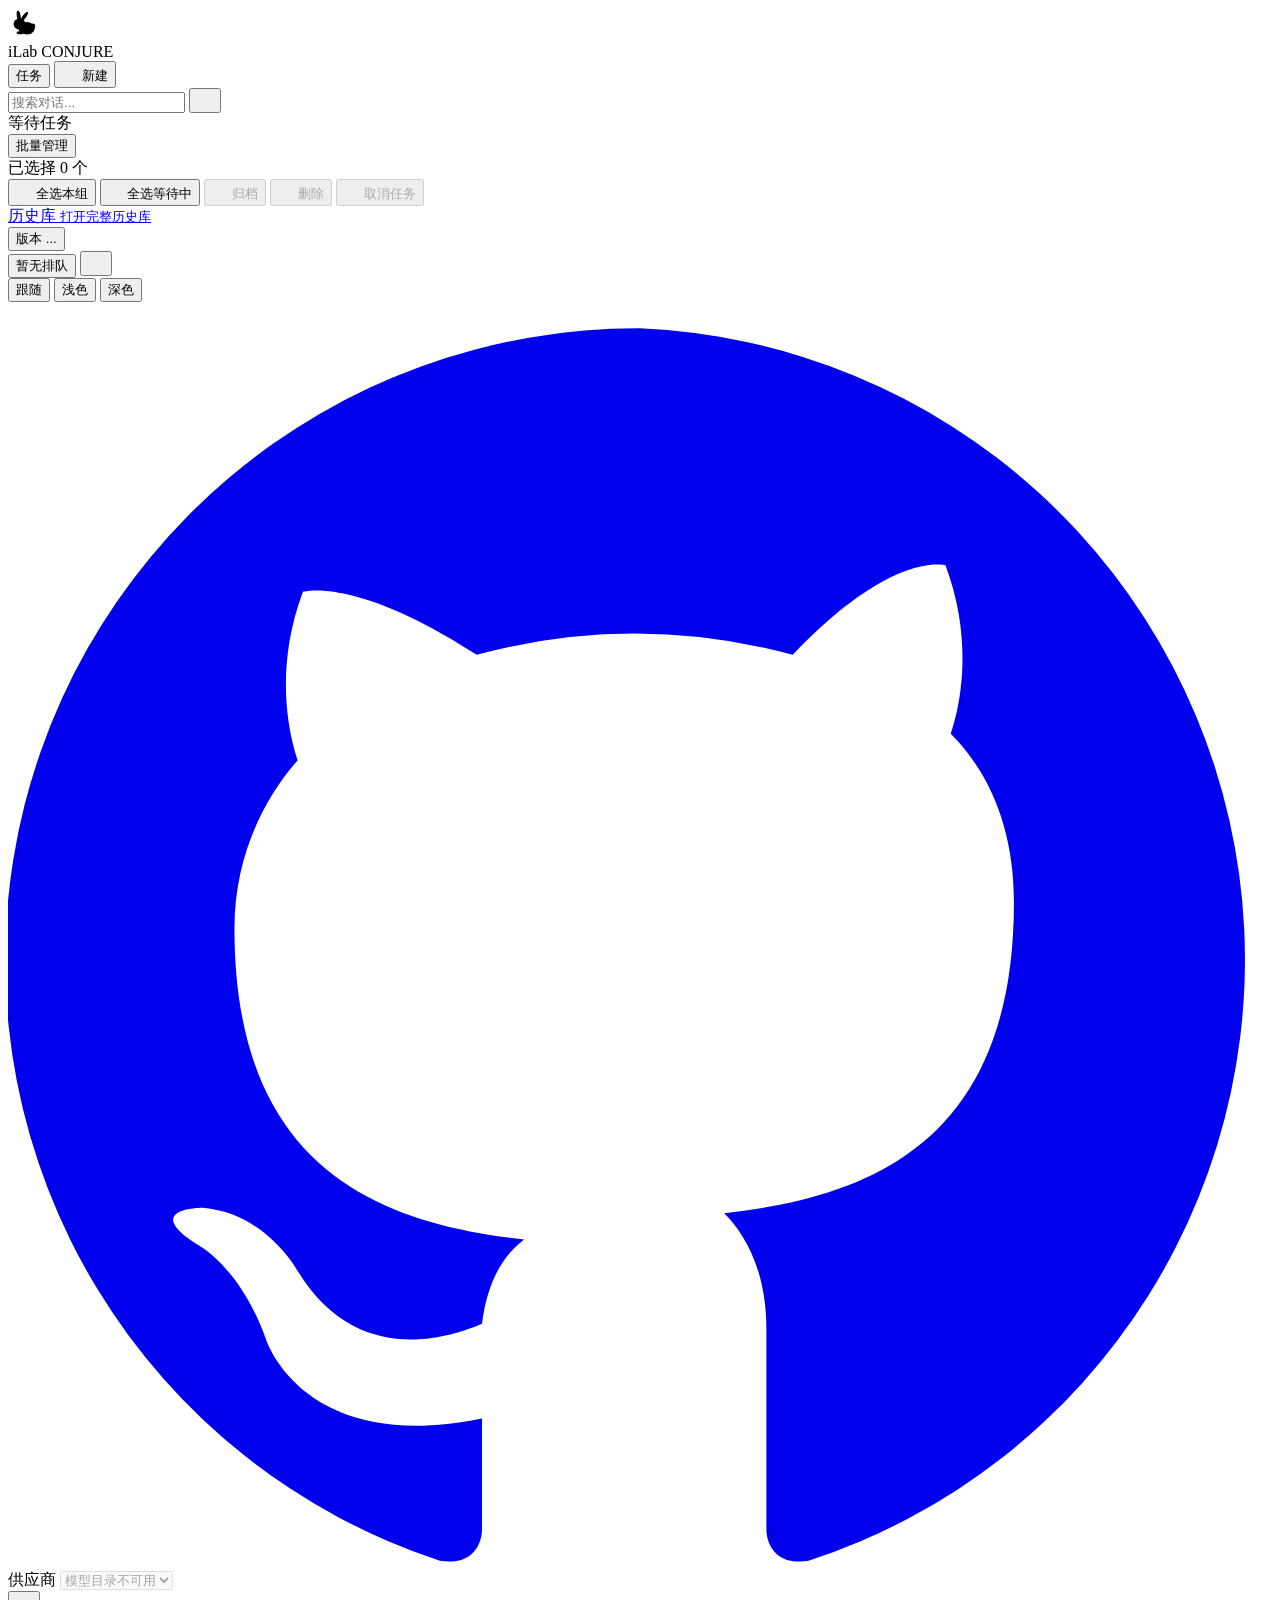
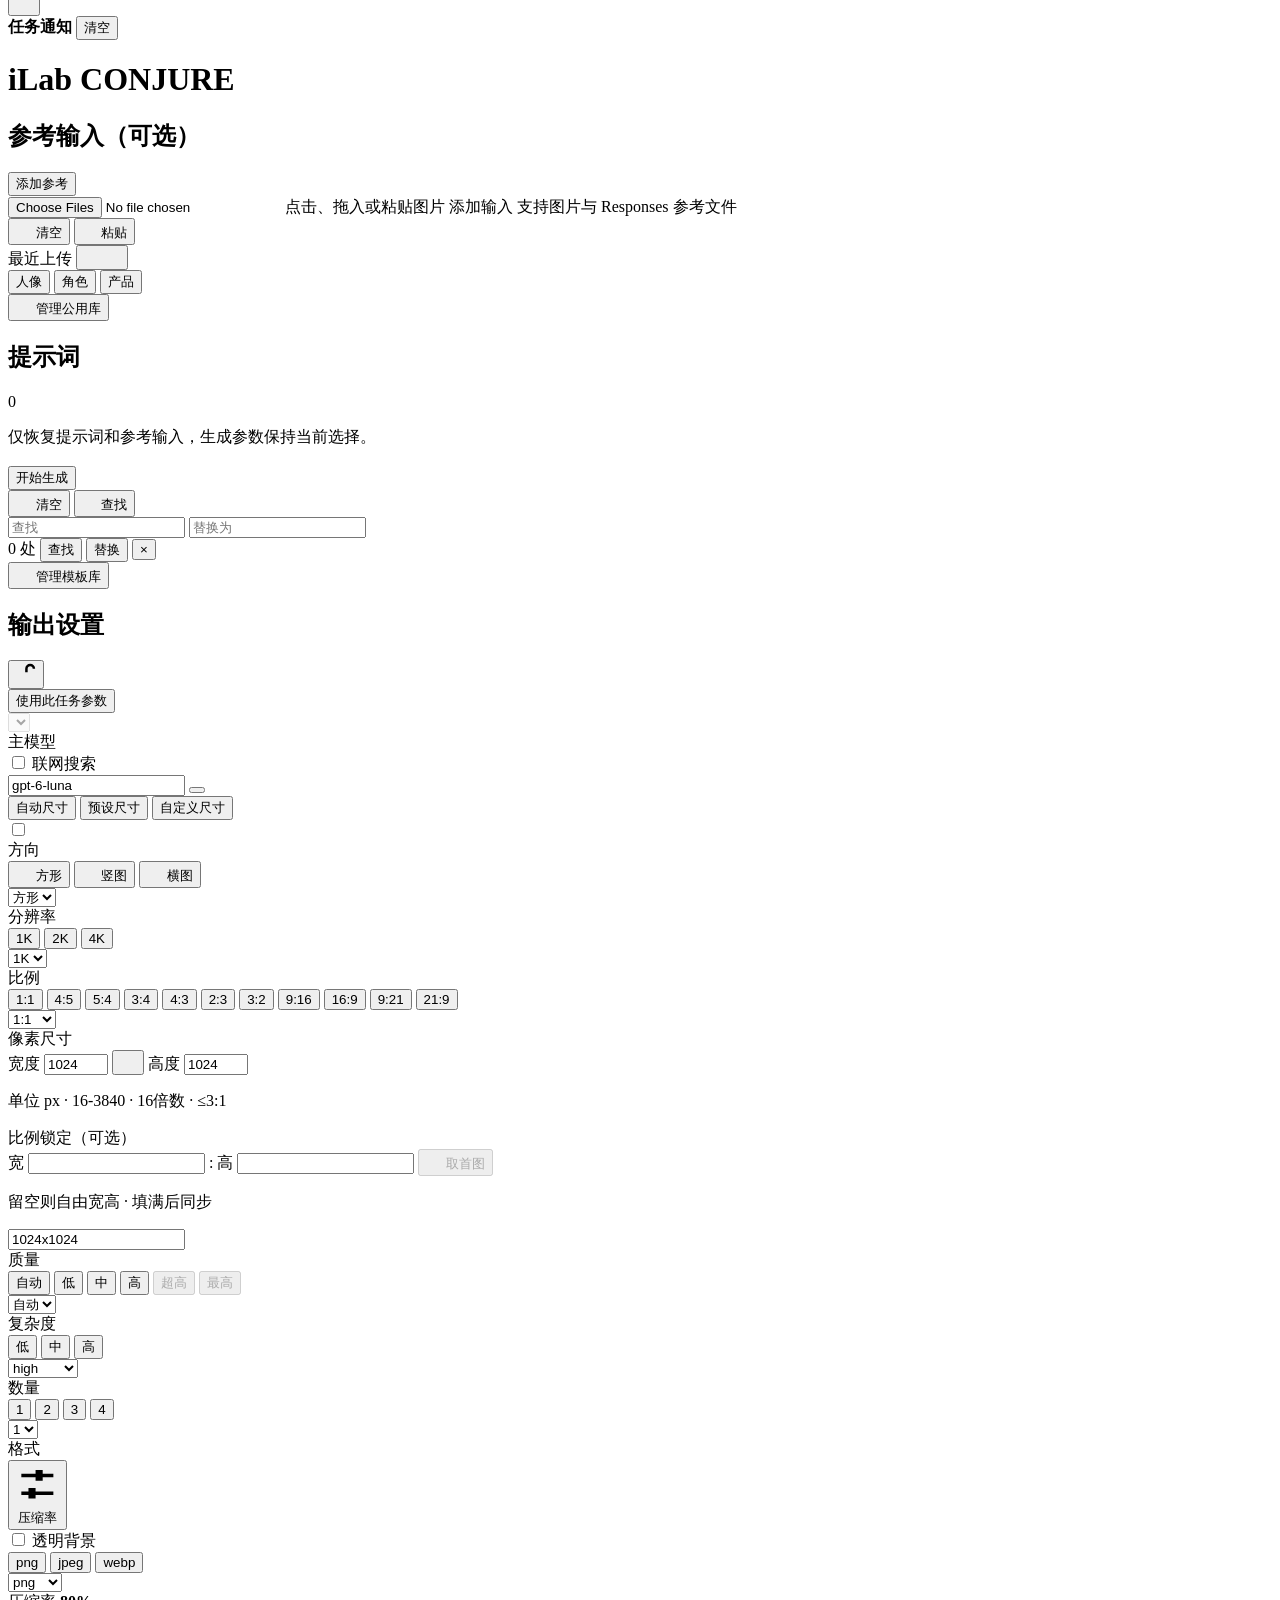
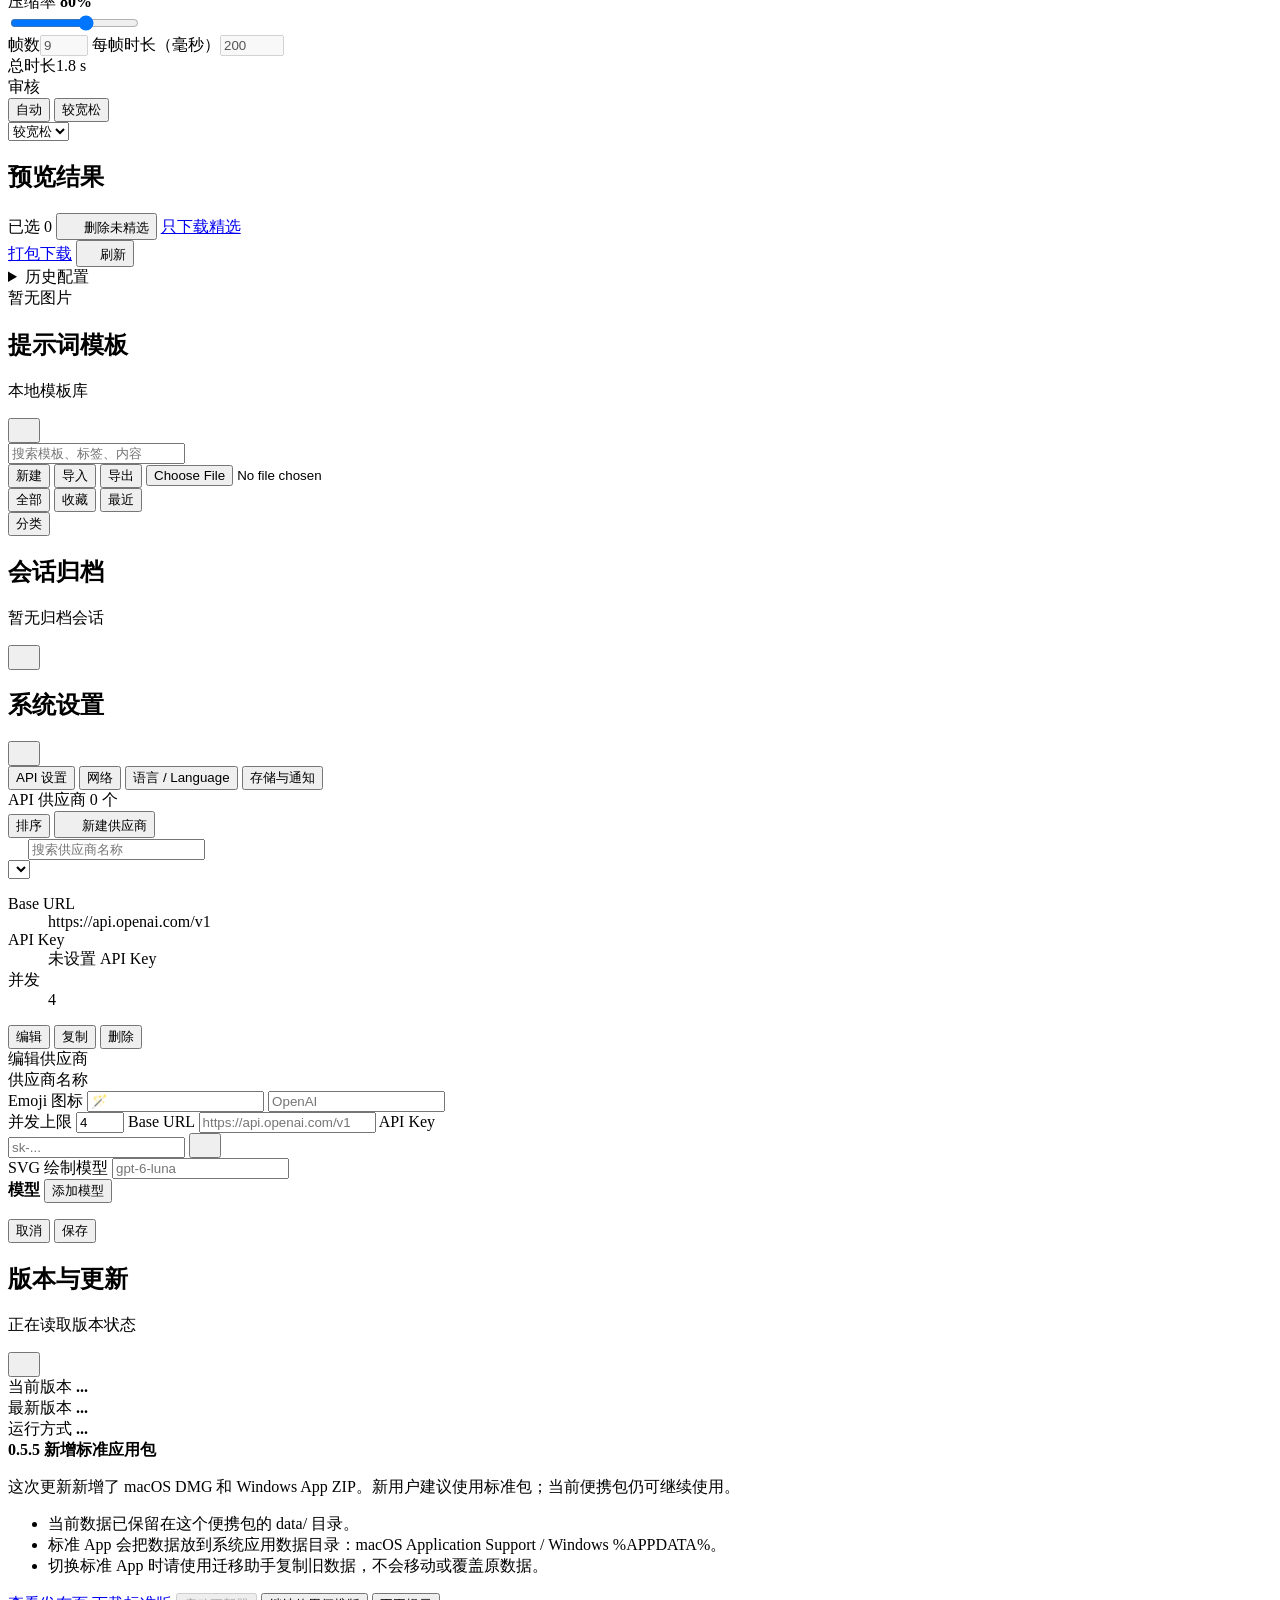
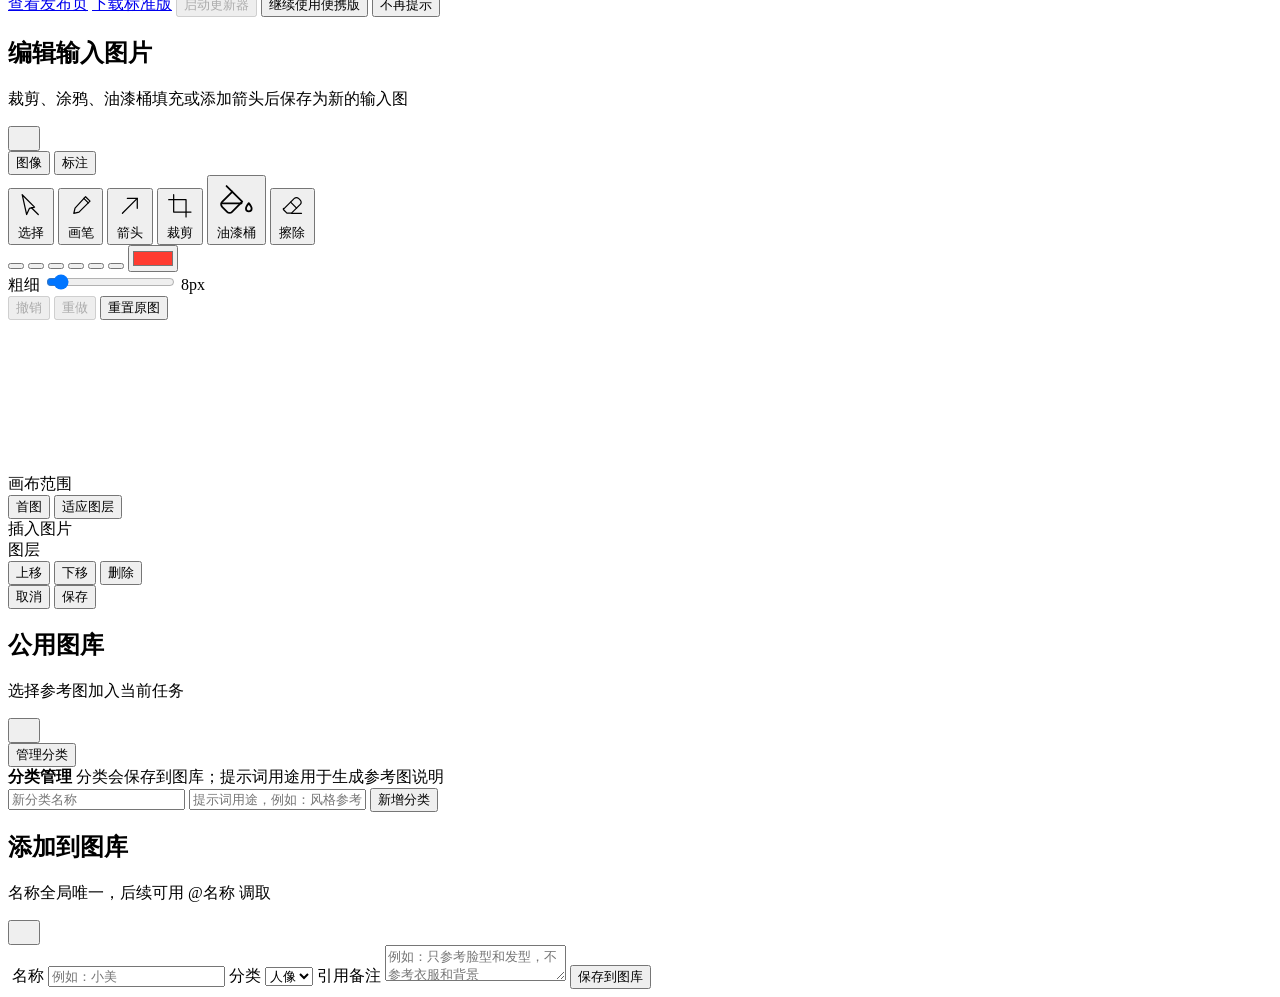
==== codex_image/webui/static/index.html @ 42a4f4d4 "Merge upstream v1.2.1 and keep local WebUI customizations Bring in upstream kadevin/ilab-conjure v1." ====
<!doctype html>
<html lang="zh-CN">
  <head>
    <meta charset="utf-8" />
    <meta name="viewport" content="width=device-width, initial-scale=1, viewport-fit=cover" />
    <meta name="theme-color" content="#457B66" />
    <title>iLab CONJURE</title>
    <link rel="icon" type="image/svg+xml" href="/static/brand/favicon.svg" />
    <link rel="manifest" href="/manifest.webmanifest" />
    <script src="/static/pwa.js?v=pwa-1" defer></script>
    <script>
      (() => {
        const THEME_STORAGE_KEY = "codex-image-theme-preference";
        const valid = new Set(["system", "light", "dark"]);
        let preference = "system";
        try {
          const stored = localStorage.getItem(THEME_STORAGE_KEY);
          if (valid.has(stored)) preference = stored;
        } catch {
          preference = "system";
        }
        const systemDark = window.matchMedia?.("(prefers-color-scheme: dark)")?.matches;
        document.documentElement.dataset.theme = preference === "system" ? (systemDark ? "dark" : "light") : preference;
        document.documentElement.dataset.themePreference = preference;
      })();
    </script>
    <script>
      (() => {
        const LOCALE_STORAGE_KEY = "codex-image-locale-preference";
        const LOCALE_CHANGE_EVENT = "codex-image-locale-change";
        const valid = new Set(["zh-CN", "zh-TW", "zh-HK", "ja", "ko", "en", "vi", "es", "pt", "fr", "de", "ru", "it", "hi"]);
        const defaultLocale = "zh-CN";
        let currentLocale = defaultLocale;
        let localePreferenceRevision = 0;
        document.addEventListener(LOCALE_CHANGE_EVENT, () => {
          localePreferenceRevision += 1;
        });
        function normalizeLocale(value) {
          if (valid.has(value)) return value;
          const language = String(value || "").trim().toLowerCase();
          if (!language) return null;
          for (const locale of valid) {
            if (locale.toLowerCase() === language) return locale;
          }
          if (language.startsWith("zh-hk") || language.startsWith("zh-mo")) return "zh-HK";
          if (language.startsWith("zh-tw") || language.startsWith("zh-hant")) return "zh-TW";
          if (language.startsWith("zh-cn") || language.startsWith("zh-sg") || language.startsWith("zh-hans") || language === "zh") return "zh-CN";
          if (language.startsWith("ja")) return "ja";
          if (language.startsWith("ko")) return "ko";
          if (language.startsWith("en")) return "en";
          if (language.startsWith("vi")) return "vi";
          if (language.startsWith("es")) return "es";
          if (language.startsWith("pt")) return "pt";
          if (language.startsWith("fr")) return "fr";
          if (language.startsWith("de")) return "de";
          if (language.startsWith("ru")) return "ru";
          if (language.startsWith("it")) return "it";
          if (language.startsWith("hi")) return "hi";
          return null;
        }
        function detectPreferredLocale(languages) {
          const candidates = languages && languages.length
            ? languages
            : [...Array.from(navigator.languages || []), navigator.language];
          for (const candidate of candidates) {
            const locale = normalizeLocale(candidate);
            if (locale) return locale;
          }
          return defaultLocale;
        }
        function readLocalLocalePreference() {
          try {
            return normalizeLocale(localStorage.getItem(LOCALE_STORAGE_KEY));
          } catch {
            return null;
          }
        }
        async function readStoredLocalePreference() {
          try {
            const response = await fetch("/api/settings");
            if (response.ok) {
              const payload = await response.json();
              const locale = normalizeLocale(payload?.settings?.locale);
              if (locale) return locale;
            }
          } catch {
            return readLocalLocalePreference();
          }
          return readLocalLocalePreference();
        }
        function applyLocale(locale) {
          currentLocale = locale || defaultLocale;
          document.documentElement.lang = currentLocale;
          document.documentElement.dataset.locale = currentLocale;
        }
        function persistLocalePreference() {
          try {
            localStorage.setItem(LOCALE_STORAGE_KEY, currentLocale);
          } catch {
            // Browser storage may be unavailable in restricted contexts.
          }
          void fetch("/api/settings", {
            method: "PATCH",
            headers: { "Content-Type": "application/json" },
            body: JSON.stringify({ locale: currentLocale })
          }).catch(() => {});
        }
        let locale = readLocalLocalePreference() || detectPreferredLocale();
        try {
          const stored = localStorage.getItem(LOCALE_STORAGE_KEY);
          locale = normalizeLocale(stored) || locale;
        } catch {
          locale = detectPreferredLocale();
        }
        applyLocale(locale);
        const restoreRevision = localePreferenceRevision;
        void readStoredLocalePreference().then((storedLocale) => {
          if (localePreferenceRevision !== restoreRevision) return;
          applyLocale(storedLocale || locale);
          persistLocalePreference();
        });
      })();
    </script>
    <script src="/static/appearance-bootstrap.js?v=2"></script>
    <link rel="stylesheet" href="/static/styles.css?v=runtime-930" />
  </head>
  <body>
    <div class="layout-container">
      <!-- Left Sidebar -->
      <aside id="sidebar" class="sidebar">
        <div class="sidebar-header">
          <div class="brand" aria-label="iLab CONJURE">
            <div class="brand-lockup">
              <div class="brand-mark brand-mark-rabbit" aria-hidden="true">
                <svg class="brand-rabbit-logo" width="31" height="31" viewBox="0 0 24 24" aria-hidden="true" focusable="false" xmlns="http://www.w3.org/2000/svg">
                  <g class="brand-rabbit-fill">
                    <ellipse cx="8.3" cy="6.3" rx="1.45" ry="4.15" transform="rotate(-9 8.3 6.3)"/>
                    <ellipse cx="12.7" cy="6.6" rx="1.35" ry="4.25" transform="rotate(36 12.7 6.6)"/>
                    <ellipse cx="14.4" cy="15.6" rx="6.3" ry="4.8"/>
                    <ellipse cx="8.9" cy="12.4" rx="4.6" ry="4.25"/>
                    <ellipse cx="19.3" cy="13.9" rx="1.85" ry="1.95"/>
                    <ellipse cx="9.4" cy="19.1" rx="2.7" ry="1.15"/>
                    <ellipse cx="15.3" cy="19.2" rx="3.2" ry="1.15"/>
                  </g>
                  <ellipse class="brand-rabbit-cutout" cx="8.2" cy="5.9" rx=".52" ry="2.25" transform="rotate(-9 8.2 5.9)"/>
                  <ellipse class="brand-rabbit-cutout" cx="12.45" cy="6.0" rx=".48" ry="2.15" transform="rotate(36 12.45 6.0)"/>
                  <circle class="brand-rabbit-cutout" cx="7.45" cy="11.7" r=".72"/>
                  <path class="brand-rabbit-spark" d="M18.9 5.2v2.4M17.7 6.4h2.4"/>
                </svg>
              </div>
              <div class="brand-title">
                <div class="brand-name">iLab CONJURE</div>
              </div>
            </div>
            <div class="brand-actions">
              <button id="compactTasksButton" class="ghost-button compact-only" type="button" aria-expanded="false" aria-controls="compactTaskDrawer" data-i18n="ux.tasks">任务</button>
              <button id="newTaskButton" class="primary-button brand-new-button" type="button" aria-label="新建对话" data-i18n-attr="aria-label:app.newTaskAria">
                <svg class="brand-new-icon" data-ui-icon="plus" width="16" height="16" viewBox="0 0 24 24" aria-hidden="true" focusable="false"><use href="/static/icons/ui.svg?v=1#plus"/></svg>
                <span class="brand-new-label" data-i18n="app.newTask">新建</span>
              </button>
            </div>
          </div>
          <div
            id="modelFamilyOptions"
            class="model-family-segments radio-group"
            role="radiogroup"
            aria-label="模型系列"
            data-i18n-attr="aria-label:modelSelection.family"
          ></div>
          <div class="sidebar-search">
            <input id="taskSearch" type="search" name="task-history-search" inputmode="search" autocomplete="new-password" autocapitalize="off" spellcheck="false" placeholder="搜索对话..." readonly data-i18n-attr="placeholder:sidebar.searchPlaceholder" />
            <button
              id="taskSearchClearButton"
              class="task-search-clear-button"
              type="button"
              aria-label="清空"
              title="清空"
              data-i18n-attr="aria-label:action.clear;title:action.clear"
              hidden
            >
              <svg data-ui-icon="close" width="16" height="16" viewBox="0 0 24 24" aria-hidden="true" focusable="false"><use href="/static/icons/ui.svg?v=1#close"/></svg>
            </button>
            <button
              id="taskFilterButton"
              class="task-filter-button"
              type="button"
              aria-label="任务筛选"
              aria-expanded="false"
              aria-controls="taskFilterPopover"
              title="任务筛选"
              data-i18n-attr="aria-label:sidebar.filters;title:sidebar.filters"
            >
              <svg class="task-filter-icon" data-ui-icon="filter" width="16" height="16" viewBox="0 0 24 24" aria-hidden="true" focusable="false"><use href="/static/icons/ui.svg?v=1#filter"/></svg>
              <span id="taskFilterActiveCount" class="task-filter-active-count" hidden></span>
            </button>
            <div
              id="taskFilterPopover"
              class="task-filter-panel"
              role="dialog"
              aria-label="任务筛选"
              data-i18n-attr="aria-label:sidebar.filters"
              hidden
            >
              <div class="task-filter-popover-header">
                <span data-i18n="sidebar.filters">任务筛选</span>
                <button id="taskFilterClearButton" class="ghost-button text-sm task-filter-clear-button" type="button" aria-label="清空" data-i18n="action.clear" data-i18n-attr="aria-label:action.clear">清空</button>
              </div>
              <div class="sidebar-filter-grid">
                <select id="taskStatusFilter" class="task-filter-select" aria-label="按状态筛选">
                  <option value="" data-i18n="sidebar.allStatuses">全部状态</option>
                  <option value="completed" data-i18n="taskStatus.completed">已完成</option>
                  <option value="partial_failed" data-i18n="taskStatus.partialFailed">部分失败</option>
                  <option value="failed" data-i18n="taskStatus.failed">失败</option>
                </select>
                <select id="taskRatioFilter" class="task-filter-select" aria-label="按比例筛选">
                  <option value="" data-i18n="sidebar.allRatios">全部比例</option>
                  <option value="1:1">1:1</option>
                  <option value="4:5">4:5</option>
                  <option value="5:4">5:4</option>
                  <option value="3:4">3:4</option>
                  <option value="4:3">4:3</option>
                  <option value="2:3">2:3</option>
                  <option value="3:2">3:2</option>
                  <option value="9:16">9:16</option>
                  <option value="16:9">16:9</option>
                  <option value="9:21">9:21</option>
                  <option value="21:9">21:9</option>
                </select>
                <select id="taskOrientationFilter" class="task-filter-select" aria-label="按方向筛选">
                  <option value="" data-i18n="sidebar.allOrientations">全部方向</option>
                  <option value="square" data-i18n="output.square">方形</option>
                  <option value="portrait" data-i18n="output.portrait">竖图</option>
                  <option value="landscape" data-i18n="output.landscape">横图</option>
                </select>
                <select id="taskPromptFidelityFilter" class="task-filter-select" aria-label="按提示词处理筛选">
                  <option value="" data-i18n="sidebar.allModes">全部模式</option>
                  <option value="original" data-i18n="output.modeOriginal">原文</option>
                  <option value="strict" data-i18n="output.modeStrict">保真</option>
                  <option value="off" data-i18n="output.modeCreative">自动</option>
                </select>
                <select id="taskResolutionFilter" class="task-filter-select" aria-label="按分辨率筛选">
                  <option value="" data-i18n="sidebar.allResolutions">全部分辨率</option>
                  <option value="standard">1K</option>
                  <option value="2k">2K</option>
                  <option value="4k">4K</option>
                </select>
              </div>
            </div>
          </div>
        </div>

        <div class="task-history-shell">
          <div class="task-history-tools">
            <div id="statusText" class="status-text" aria-live="polite" data-i18n="status.waiting">等待任务</div>
            <div class="task-history-actions">
              <button
                id="batchCancelTasksButton"
                class="ghost-button icon-button task-history-batch-button danger-button hidden"
                type="button"
                data-i18n="batch.cancelTasksShortcut"
                hidden
              >批量取消</button>
              <button id="batchManageButton" class="ghost-button icon-button task-history-batch-button" type="button" aria-pressed="false" data-i18n="footer.batch">批量管理</button>
            </div>
          </div>
          <div id="batchToolbar" class="batch-toolbar hidden" aria-live="polite">
            <div id="batchSelectedCount" class="batch-selected-count" data-i18n="batch.selected">已选择 0 个</div>
            <div class="batch-toolbar-actions">
              <button id="batchSelectGroupButton" class="ghost-button text-sm" type="button">
                <svg class="button-icon" data-ui-icon="check-square" width="16" height="16" viewBox="0 0 24 24" aria-hidden="true" focusable="false"><use class="batch-select-mark" href="/static/icons/ui.svg?v=1#check-square"/><use class="batch-clear-mark" href="/static/icons/ui.svg?v=1#minus-square"/></svg>
                <span data-batch-selection-label data-i18n="batch.selectCurrentGroup">全选本组</span>
              </button>
              <button id="batchSelectWaitingButton" class="ghost-button text-sm" type="button">
                <svg class="button-icon" data-ui-icon="clock" width="16" height="16" viewBox="0 0 24 24" aria-hidden="true" focusable="false"><use class="batch-select-mark" href="/static/icons/ui.svg?v=1#clock"/><use class="batch-clear-mark" href="/static/icons/ui.svg?v=1#minus-square"/></svg>
                <span data-batch-selection-label data-i18n="batch.selectWaiting">全选等待中</span>
              </button>
              <button id="batchArchiveButton" class="ghost-button text-sm" type="button" disabled>
                <svg class="button-icon" data-ui-icon="archive" width="16" height="16" viewBox="0 0 24 24" aria-hidden="true" focusable="false"><use href="/static/icons/ui.svg?v=1#archive"/></svg>
                <span data-i18n="action.archive">归档</span>
              </button>
              <button id="batchDeleteButton" class="ghost-button text-sm danger-button" type="button" disabled>
                <svg class="button-icon" data-ui-icon="trash" width="16" height="16" viewBox="0 0 24 24" aria-hidden="true" focusable="false"><use href="/static/icons/ui.svg?v=1#trash"/></svg>
                <span data-i18n="action.delete">删除</span>
              </button>
              <button id="batchCancelSelectedButton" class="ghost-button text-sm danger-button" type="button" disabled>
                <svg class="button-icon" data-ui-icon="cancel" width="16" height="16" viewBox="0 0 24 24" aria-hidden="true" focusable="false"><use href="/static/icons/ui.svg?v=1#cancel"/></svg>
                <span data-i18n="batch.cancelSelected">取消任务</span>
              </button>
            </div>
          </div>
          <div
            id="taskActiveList"
            class="task-active-list hidden"
            aria-label="进行中任务"
            data-i18n-attr="aria-label:sidebar.activeTasks"
          ></div>
          <div
            id="taskHistoryTopAnchors"
            class="task-history-anchor-rail task-history-anchor-rail-top hidden"
            aria-label="顶部时间导航"
            data-i18n-attr="aria-label:sidebar.topAnchors"
          ></div>
          <div
            id="taskHistoryCurrentAnchor"
            class="task-history-current-anchor hidden"
          ></div>
          <div class="sidebar-content">
            <button
              id="taskLatestButton"
              class="task-latest-button hidden"
              type="button"
              aria-label="回到最新任务"
              title="回到最新任务"
              hidden
            >
              <svg class="task-latest-icon" data-ui-icon="chevron-up" width="16" height="16" viewBox="0 0 24 24" aria-hidden="true" focusable="false"><use href="/static/icons/ui.svg?v=1#chevron-up"/></svg>
              <span id="taskLatestBadge" class="task-latest-badge" aria-hidden="true" hidden></span>
            </button>
            <div id="taskList" class="task-list"></div>
          </div>
          <div
            id="taskHistoryBottomAnchors"
            class="task-history-anchor-rail task-history-anchor-rail-bottom hidden"
            aria-label="底部时间导航"
            data-i18n-attr="aria-label:sidebar.bottomAnchors"
          ></div>
          <div id="taskHistoryLibrarySlot" class="task-history-library-slot">
            <a class="task-history-library-card" href="/history">
              <span data-i18n="footer.historyLibrary">历史库</span>
              <small data-i18n="historyLibrary.openFull">打开完整历史库</small>
            </a>
          </div>
        </div>

        <div class="sidebar-footer">
          <div class="sidebar-api-status-holder" aria-hidden="true">
            <div id="apiStatus" class="status-dot"></div>
          </div>
          <button
            id="versionInfo"
            class="version-info"
            type="button"
            aria-label="版本信息"
            title="版本信息"
            data-i18n-attr="aria-label:footer.versionInfo;title:footer.versionInfo"
          >
            <span id="versionLabel" class="version-label" data-i18n="footer.versionLoading">版本 ...</span>
            <span id="versionUpdateBadge" class="version-update-badge hidden" aria-hidden="true"></span>
          </button>
        </div>
        <div id="taskQueueDragLayer" class="task-queue-drag-layer"></div>
        <div
          id="sidebarResizeHandle"
          class="sidebar-resize-handle"
          role="separator"
          aria-orientation="vertical"
          aria-label="调整侧栏宽度"
          data-i18n-attr="aria-label:sidebar.resize"
          tabindex="0"
        ></div>
      </aside>
      <div id="sidebarResizeShield" class="sidebar-resize-shield" hidden></div>

      <!-- Main Area -->
      <div class="main-wrapper">
        <!-- Top Navigation -->
        <header class="top-nav">
          <div class="nav-actions">
            <button id="queueButton" class="queue-button queue-status-chip" type="button" aria-label="队列状态：暂无排队" title="跳转到进行中任务" data-i18n-attr="aria-label:queue.emptyAria;title:queue.jumpTitle">
              <span id="queueStatusText" data-i18n="queue.empty">暂无排队</span>
            </button>
            <button id="taskNotificationButton" class="queue-button task-notification-button" type="button" aria-controls="taskNotificationCenter" aria-expanded="false" aria-label="任务通知" title="任务通知" data-i18n-attr="aria-label:notifications.title;title:notifications.title">
              <svg class="task-notification-icon" data-ui-icon="bell" width="16" height="16" viewBox="0 0 24 24" aria-hidden="true" focusable="false"><use href="/static/icons/ui.svg?v=1#bell"/></svg>
              <span id="taskNotificationBadge" class="task-notification-dot hidden" aria-hidden="true"></span>
            </button>
            <div id="themeSwitcher" class="theme-switcher" aria-label="主题模式" data-i18n-attr="aria-label:theme.label">
              <button class="theme-option" data-theme-option="system" type="button" aria-pressed="true" data-i18n="theme.system">跟随</button>
              <button class="theme-option" data-theme-option="light" type="button" aria-pressed="false" data-i18n="theme.light">浅色</button>
              <button class="theme-option" data-theme-option="dark" type="button" aria-pressed="false" data-i18n="theme.dark">深色</button>
            </div>
            <a id="githubLink" class="queue-button github-link" href="https://github.com/kadevin/ilab-conjure" target="_blank" rel="noreferrer" aria-label="GitHub" title="GitHub">
              <svg class="github-link-icon" viewBox="0 0 24 24" aria-hidden="true" focusable="false">
                <path fill="currentColor" d="M12 .5a12 12 0 0 0-3.8 23.4c.6.1.8-.3.8-.6v-2.1c-3.4.7-4.1-1.5-4.1-1.5-.5-1.4-1.3-1.8-1.3-1.8-1.1-.7.1-.7.1-.7 1.2.1 1.8 1.2 1.8 1.2 1.1 1.8 2.8 1.3 3.5 1 .1-.8.4-1.3.8-1.6-2.7-.3-5.5-1.3-5.5-5.9 0-1.3.5-2.4 1.2-3.2-.1-.3-.5-1.6.1-3.2 0 0 1-.3 3.3 1.2a11.3 11.3 0 0 1 6 0C16.8 4.7 17.8 5 17.8 5c.6 1.6.2 2.9.1 3.2.8.8 1.2 1.9 1.2 3.2 0 4.6-2.8 5.6-5.5 5.9.4.4.8 1.1.8 2.2v3.8c0 .3.2.7.8.6A12 12 0 0 0 12 .5Z"/>
              </svg>
            </a>
            <div class="generation-provider-control">
              <div class="generation-provider-select-shell">
                <span class="generation-provider-label" data-i18n="modelSelection.provider">供应商</span>
                <select id="generationProviderSelect" aria-label="生成供应商" data-i18n-attr="aria-label:modelSelection.provider" disabled>
                  <option value="" data-i18n="modelSelection.catalogUnavailable">模型目录不可用</option>
                </select>
              </div>
              <button id="generationProviderSettingsButton" class="auth-source-settings-button" type="button" aria-label="打开供应商设置" title="打开供应商设置" data-i18n-attr="aria-label:modelSelection.openSettings;title:modelSelection.openSettings">
                <svg class="auth-source-settings-icon" data-ui-icon="settings" width="16" height="16" viewBox="0 0 24 24" aria-hidden="true" focusable="false"><use href="/static/icons/ui.svg?v=1#settings"/></svg>
              </button>
            </div>
          </div>
          <div id="taskNotificationCenter" class="task-notification-center hidden" role="dialog" aria-hidden="true" aria-label="任务通知" data-i18n-attr="aria-label:notifications.title">
            <div class="task-notification-center-header">
              <strong data-i18n="notifications.title">任务通知</strong>
              <span id="taskNotificationUnreadSummary" class="task-notification-unread-summary hidden" aria-live="polite"></span>
              <button id="taskNotificationClearButton" class="ghost-button text-sm" type="button" data-i18n="action.clear">清空</button>
            </div>
            <div id="taskNotificationList" class="task-notification-list"></div>
          </div>
        </header>

        <!-- Dashboard Workspace -->
        <main class="dashboard">
          <h1 class="sr-only">iLab CONJURE</h1>
          <div class="dashboard-col controls-col">
            <input id="model" type="hidden" value="gpt-image-2" />
            <!-- Image Input -->
            <section class="panel image-panel" aria-label="参考输入（可选）" data-i18n-attr="aria-label:imageInput.referenceTitle">
              <div class="panel-heading">
                <h2 data-i18n="imageInput.referenceTitle">参考输入（可选）</h2>
                <button id="compactReferencesButton" type="button" class="ghost-button text-sm compact-reference-toggle" data-i18n="ux.addReference">添加参考</button>
              </div>

              <div class="image-input-workspace">
                <div class="image-input-left">
                  <div class="image-input-main">
                    <div class="image-uploader-grid">
                      <div id="referenceCollector" class="reference-collector hidden" aria-live="polite"></div>
                      <div id="imageStrip" class="image-strip">
                        <div id="imageThumbList" class="image-thumb-list">
                          <div id="imageThumbItems" class="image-thumb-items"></div>
                          <div id="referenceFileSelection" class="reference-file-selection hidden" aria-live="polite"></div>
                        </div>
                        <div id="imageUploadSource" class="image-upload-source" role="button" tabindex="0" aria-label="点击、拖入或粘贴图片" data-i18n-attr="aria-label:imageInput.uploadImages">
                          <label class="upload-tile">
                            <input id="imageInput" type="file" accept="image/*,.pdf,.xla,.xlb,.xlc,.xlm,.xls,.xlt,.xlw,.xlsx,.csv,.tsv,.iif,.doc,.docx,.dot,.odt,.rtf,.pot,.ppa,.pps,.ppt,.pwz,.wiz,.pptx,.asm,.bat,.c,.cc,.conf,.cpp,.css,.cxx,.def,.dic,.eml,.h,.hh,.htm,.html,.ics,.ifb,.in,.js,.json,.ksh,.list,.log,.markdown,.md,.mht,.mhtml,.mime,.mjs,.nws,.pl,.py,.rst,.s,.sql,.srt,.text,.txt,.vcf,.vtt,.xml" multiple />
                            <span class="icon" aria-hidden="true">
                              <svg data-ui-icon="plus" width="16" height="16" viewBox="0 0 24 24" aria-hidden="true" focusable="false"><use href="/static/icons/ui.svg?v=1#plus"/></svg>
                            </span>
                            <span class="upload-title upload-title-full" data-i18n="imageInput.uploadImages">点击、拖入或粘贴图片</span>
                            <span class="upload-title upload-title-compact" data-i18n="imageInput.uploadCompact">添加输入</span>
                            <span class="upload-subtitle hidden" data-i18n="imageInput.uploadSubtitle">支持图片与 Responses 参考文件</span>
                          </label>
                        </div>
                      </div>
                    </div>
                  </div>
                  <div class="image-input-footer">
                    <div class="image-input-actions">
                      <button id="clearImagesButton" class="ghost-button icon-text-button text-sm quiet-danger-button" type="button">
                        <svg class="button-icon" data-ui-icon="trash" width="16" height="16" viewBox="0 0 24 24" aria-hidden="true" focusable="false"><use href="/static/icons/ui.svg?v=1#trash"/></svg>
                        <span data-i18n="action.clear">清空</span>
                      </button>
                      <button id="pasteClipboardButton" class="ghost-button icon-text-button text-sm" type="button">
                        <svg class="button-icon" data-ui-icon="clipboard" width="16" height="16" viewBox="0 0 24 24" aria-hidden="true" focusable="false"><use href="/static/icons/ui.svg?v=1#clipboard"/></svg>
                        <span data-i18n="action.paste">粘贴</span>
                      </button>
                    </div>
                    <div id="recentAssetDock" class="recent-asset-dock hidden" aria-label="最近上传图片" data-i18n-attr="aria-label:imageInput.recent">
                      <div class="recent-asset-heading">
                        <span data-i18n="imageInput.recent">最近上传</span>
                        <button
                          id="recentAssetVisibilityToggle"
                          class="recent-asset-visibility-toggle"
                          type="button"
                          aria-expanded="true"
                          aria-controls="recentAssetList"
                          aria-label="隐藏最近上传图片"
                          title="隐藏最近上传图片"
                          data-i18n-attr="aria-label:recentAssets.hidePreviews;title:recentAssets.hidePreviews"
                        >
                          <svg class="recent-asset-visibility-icon recent-asset-visibility-icon-hide" data-ui-icon="eye-off" width="16" height="16" viewBox="0 0 24 24" aria-hidden="true" focusable="false"><use href="/static/icons/ui.svg?v=1#eye-off"/></svg>
                          <svg class="recent-asset-visibility-icon recent-asset-visibility-icon-show" data-ui-icon="eye" width="16" height="16" viewBox="0 0 24 24" aria-hidden="true" focusable="false"><use href="/static/icons/ui.svg?v=1#eye"/></svg>
                        </button>
                      </div>
                      <div id="recentAssetStatus" class="recent-asset-status" role="status" aria-live="polite" hidden></div>
                      <div id="recentAssetList" class="recent-asset-list"></div>
                    </div>
                  </div>
                </div>

                <div class="image-gallery-column">
                  <div id="quickGalleryDock" class="quick-gallery-dock" aria-label="快速选择公用图库" data-i18n-attr="aria-label:gallery.quick">
                    <div id="quickGalleryPreview" class="quick-gallery-preview"></div>
                    <div class="quick-gallery-picker">
                      <div id="quickGalleryList" class="quick-gallery-list" aria-label="当前分类图库" data-i18n-attr="aria-label:gallery.current"></div>
                      <div id="quickGalleryRail" class="quick-gallery-rail" aria-label="图库分类" data-i18n-attr="aria-label:gallery.categories">
                        <button class="quick-gallery-category active" data-quick-gallery-category="portrait" type="button" data-i18n="gallery.categoryPortrait">人像</button>
                        <button class="quick-gallery-category" data-quick-gallery-category="character" type="button" data-i18n="gallery.categoryCharacter">角色</button>
                        <button class="quick-gallery-category" data-quick-gallery-category="product" type="button" data-i18n="gallery.categoryProduct">产品</button>
                      </div>
                    </div>
                  </div>

                  <div id="galleryManagePanel" class="gallery-manage-panel">
                    <button id="galleryManageButton" class="ghost-button text-sm icon-text-button resource-manage-button gallery-manage-button" type="button" aria-controls="galleryDrawer" aria-expanded="false" title="管理公用库" data-i18n-attr="title:gallery.manage">
                      <svg class="button-icon" data-ui-icon="gallery" width="16" height="16" viewBox="0 0 24 24" aria-hidden="true" focusable="false"><use href="/static/icons/ui.svg?v=1#gallery"/></svg>
                      <span data-i18n="gallery.manage">管理公用库</span>
                    </button>
                  </div>
                </div>
              </div>
            </section>

            <!-- Prompt -->
            <section class="panel prompt-panel">
              <div class="panel-heading prompt-heading">
                <div class="prompt-heading-main">
                  <h2 data-i18n="prompt.title">提示词</h2>
                  <span id="charCount" class="prompt-count">0</span>
                </div>
                <div class="prompt-heading-actions">
                  <p id="executionSummary" class="execution-summary" aria-live="polite"></p>
                  <button id="restoreComposerDraft" type="button" class="ghost-button text-sm" hidden data-i18n="ux.restoreDraft" aria-describedby="restoreComposerInputsHint">恢复输入</button>
                  <span id="restoreComposerInputsHint" class="sr-only" data-i18n="ux.restoreInputsHint">仅恢复提示词和参考输入，生成参数保持当前选择。</span>
                </div>
              </div>
              <div class="prompt-compose">
                <div class="prompt-editor-wrap">
                  <div
                    id="promptEditor"
                    class="prompt-box prompt-editor"
                    contenteditable="true"
                    role="textbox"
                    aria-multiline="true"
                    data-placeholder="描述你要生成或编辑的图片，输入 @ 可引用当前图片或公用图库，输入 # 可插入颜色码，输入 ~ 或 ～ 可调用提示词片段"
                    aria-label="提示词"
                    data-i18n-attr="aria-label:prompt.editorLabel;data-placeholder:prompt.placeholder"
                  ></div>
                  <input id="prompt" type="hidden" value="" />
                  <div id="mentionSuggest" class="mention-suggest hidden"></div>
                  <div id="colorSuggest" class="color-suggest hidden" aria-label="颜色码选择器"></div>
                </div>
                <div class="prompt-run-wrap">
                  <button id="runButton" class="run-button prompt-run-button" type="button" aria-keyshortcuts="Meta+Enter" title="开始生成（Cmd+Enter）" data-i18n="prompt.run" data-i18n-attr="title:prompt.runTitle">开始生成</button>
                </div>
              </div>
              <p id="promptValidationError" class="field-error" role="alert" hidden></p>
              <div class="prompt-template-row">
                <div class="prompt-template-recent-cell">
                  <div class="prompt-footer">
                    <button id="clearPromptButton" class="ghost-button icon-text-button text-sm quiet-danger-button" type="button">
                      <svg class="button-icon" data-ui-icon="trash" width="16" height="16" viewBox="0 0 24 24" aria-hidden="true" focusable="false"><use href="/static/icons/ui.svg?v=1#trash"/></svg>
                      <span data-i18n="action.clear">清空</span>
                    </button>
                    <button id="promptFindButton" class="ghost-button icon-text-button text-sm prompt-find-button" type="button" aria-controls="promptFindPanel" aria-expanded="false">
                      <svg class="button-icon" data-ui-icon="search" width="16" height="16" viewBox="0 0 24 24" aria-hidden="true" focusable="false"><use href="/static/icons/ui.svg?v=1#search"/></svg>
                      <span data-i18n="action.find">查找</span>
                    </button>
                    <div id="compactPromptMeta" class="compact-prompt-meta"></div>
                    <div id="promptFindPanel" class="prompt-find-panel hidden" aria-label="查找替换提示词" data-i18n-attr="aria-label:prompt.findPanel">
                      <input id="promptFindInput" class="control prompt-find-input" type="text" placeholder="查找" autocomplete="off" spellcheck="false" aria-label="查找文本" data-i18n-attr="placeholder:action.find;aria-label:prompt.findText" />
                      <input id="promptReplaceInput" class="control prompt-find-input" type="text" placeholder="替换为" autocomplete="off" spellcheck="false" aria-label="替换为" data-i18n-attr="placeholder:prompt.replaceWith;aria-label:prompt.replaceWith" />
                      <div class="prompt-find-actions" role="group" aria-label="查找替换操作" data-i18n-attr="aria-label:prompt.findActions">
                        <span id="promptFindCount" class="prompt-find-count" data-i18n="prompt.countZero">0 处</span>
                        <button class="ghost-button text-sm prompt-find-action" type="button" data-prompt-find-action="count" data-i18n="action.find">查找</button>
                        <button class="ghost-button text-sm prompt-find-action" type="button" data-prompt-find-action="replace-all" data-i18n="action.replace">替换</button>
                        <button id="promptFindClose" class="ghost-button text-sm prompt-find-close" type="button" aria-label="关闭查找替换" title="关闭" data-i18n-attr="aria-label:prompt.closeFind;title:action.close">×</button>
                      </div>
                      <span id="promptFindStatus" class="prompt-find-status" aria-live="polite"></span>
                    </div>
                  </div>
                  <div id="promptTemplateRecentDock" class="prompt-template-recent-dock hidden" aria-label="最近使用模板" data-i18n-attr="aria-label:prompt.recentTemplates"></div>
                </div>
                <div class="prompt-template-entry">
                  <button id="promptTemplateButton" class="ghost-button text-sm icon-text-button resource-manage-button prompt-template-button" type="button" aria-controls="promptTemplateDrawer" aria-expanded="false" title="管理模板库" data-i18n-attr="title:prompt.manageTemplates">
                    <svg class="button-icon" data-ui-icon="template" width="16" height="16" viewBox="0 0 24 24" aria-hidden="true" focusable="false"><use href="/static/icons/ui.svg?v=1#template"/></svg>
                    <span data-i18n="prompt.manageTemplates">管理模板库</span>
                  </button>
                </div>
              </div>
            </section>

            <!-- Output Settings -->
            <section class="panel output-panel">
              <div id="outputSettingsHeader" class="output-settings-header">
                <h2 data-i18n="outputSettings.title">输出设置</h2>
                <div id="compactExecutionSummary" class="compact-execution-summary"></div>
                <button
                  id="outputSettingsLockButton"
                  class="output-settings-lock-button"
                  type="button"
                  aria-pressed="false"
                  aria-label="锁定参数"
                  title="锁定参数"
                  data-i18n-attr="aria-label:output.lock.lock;title:output.lock.lock"
                >
                  <svg data-ui-icon="lock" width="20" height="20" viewBox="0 0 24 24" aria-hidden="true" focusable="false"><path class="output-settings-lock-open" d="M11 11V7a6 6 0 0 1 12 0h-3a3 3 0 0 0-6 0v4Z"/><use class="output-settings-lock-closed" href="/static/icons/ui.svg?v=1#lock-shackle"/><use href="/static/icons/ui.svg?v=1#lock-body"/></svg>
                </button>
              </div>
              <div id="outputSettingsStage" class="output-settings-stage">
                <div id="outputSettingsLockedSummary" class="output-settings-locked-summary hidden" aria-hidden="true">
                  <div id="outputSettingsSummaryContent" class="output-settings-summary-content"></div>
                  <div id="outputSettingsTaskAction" class="output-settings-task-action hidden">
                    <button id="adoptTaskOutputSettingsButton" class="ghost-button" type="button" data-i18n="output.lock.adoptTask">使用此任务参数</button>
                  </div>
                </div>
                <div id="settingsGrid" class="settings-grid">
                  <div class="field concrete-model-field full-width">
                    <select id="concreteModelSelect" class="control" aria-label="具体型号" data-i18n-attr="aria-label:modelSelection.concreteModel" disabled></select>
                    <div id="concreteModelOptions" class="radio-group concrete-model-options hidden" role="group" aria-label="具体型号" data-i18n-attr="aria-label:modelSelection.concreteModel"></div>
                  </div>
                  <div id="modeSettingsSlot" class="mode-settings-slot full-width">
                    <div id="modeSpecificSettings" class="mode-specific-settings mode-transition">
                      <div class="model-tool-row">
                        <div id="mainModelField" class="field main-model-field">
                          <div class="output-field-heading">
                            <label for="mainModel" id="mainModelLabel" data-i18n="output.mainModel">主模型</label>
                            <div id="webSearchField" class="field web-search-field">
                              <label class="web-search-toggle" title="先联网搜索并用于本次生成" data-i18n-attr="title:output.webSearchTitle">

                                <input id="webSearch" type="checkbox" aria-labelledby="webSearchLabel" />
                                <span class="web-search-toggle-track" aria-hidden="true"></span>
                                <span id="webSearchLabel" class="generation-option-label" data-i18n="output.webSearch">联网搜索</span>
                              </label>
                            </div>
                          </div>
                          <div
                            id="mainModelCombobox"
                            class="model-combobox"
                            role="combobox"
                            aria-labelledby="mainModelLabel"
                            aria-haspopup="listbox"
                            aria-expanded="false"
                            aria-owns="mainModelOptions"
                            >
                            <input
                            id="mainModel"
                            aria-labelledby="mainModelLabel"
                            class="control model-combobox-input"
                            type="text"
                            value="gpt-6-luna"
                              autocomplete="off"
                              aria-autocomplete="list"
                              aria-controls="mainModelOptions"
                              aria-expanded="false"
                              />
                              <button id="mainModelToggle" class="model-combobox-toggle" type="button" aria-label="选择主模型" aria-controls="mainModelOptions" tabindex="-1" data-i18n-attr="aria-label:output.selectMainModel">
                              <span class="model-combobox-caret" aria-hidden="true"></span>
                            </button>
                            <div id="mainModelOptions" class="model-combobox-options hidden" role="listbox"></div>
                          </div>
                        </div>
                      </div>
                    </div>
                  </div>

                  <div id="modelParameterGrid" class="model-parameter-grid hidden full-width" aria-live="polite"></div>

                  <div id="outputSizeSettings" class="output-size-settings full-width">
                    <div class="field-group full-width custom-size-control">
                      <div id="sizeModeGroup" class="radio-group size-mode-group" role="group" aria-label="尺寸模式" data-i18n-attr="aria-label:output.sizeMode">
                        <button class="radio-btn active" data-custom-size-mode="auto" type="button" data-i18n="output.sizeAuto">自动尺寸</button>
                        <button class="radio-btn" data-custom-size-mode="preset" type="button" data-i18n="output.sizePreset">预设尺寸</button>
                        <button class="radio-btn" data-custom-size-mode="custom" type="button" data-i18n="output.sizeCustom">自定义尺寸</button>
                      </div>
                      <input type="checkbox" id="customSizeToggle" class="hidden" aria-hidden="true" />
                    </div>
                    <div id="sizeEditors" class="size-editors full-width">
                      <div id="presetSizeFields" class="preset-size-fields" aria-hidden="false">
                        <div class="field orientation-field">
                          <span class="output-label-pair" data-i18n="output.orientation">方向</span>
                          <div class="radio-group" id="orientationGroup" role="group" aria-label="方向" data-i18n-attr="aria-label:output.orientation">
                            <button class="radio-btn active" data-val="square" type="button">
                              <svg class="orientation-option-icon orientation-option-icon-square" data-ui-icon="square" width="16" height="16" viewBox="0 0 24 24" aria-hidden="true" focusable="false"><use href="/static/icons/ui.svg?v=1#square"/></svg>
                              <span data-i18n="output.square">方形</span>
                            </button>
                            <button class="radio-btn" data-val="portrait" type="button">
                              <svg class="orientation-option-icon orientation-option-icon-portrait" data-ui-icon="portrait" width="16" height="16" viewBox="0 0 24 24" aria-hidden="true" focusable="false"><use href="/static/icons/ui.svg?v=1#portrait"/></svg>
                              <span data-i18n="output.portrait">竖图</span>
                            </button>
                            <button class="radio-btn" data-val="landscape" type="button">
                              <svg class="orientation-option-icon orientation-option-icon-landscape" data-ui-icon="landscape" width="16" height="16" viewBox="0 0 24 24" aria-hidden="true" focusable="false"><use href="/static/icons/ui.svg?v=1#landscape"/></svg>
                              <span data-i18n="output.landscape">横图</span>
                            </button>
                          </div>
                          <select id="orientation" class="hidden">
                            <option value="square" selected data-i18n="output.square">方形</option>
                            <option value="portrait" data-i18n="output.portrait">竖图</option>
                            <option value="landscape" data-i18n="output.landscape">横图</option>
                          </select>
                        </div>
                        <div class="field resolution-field">
                          <span data-i18n="output.resolution">分辨率</span>
                          <div class="radio-group" id="resolutionGroup" role="group" aria-label="分辨率" data-i18n-attr="aria-label:output.resolution">
                            <button class="radio-btn active" data-val="standard" type="button">1K</button>
                            <button class="radio-btn" data-val="2k" type="button">2K</button>
                            <button class="radio-btn" data-val="4k" type="button">4K</button>
                          </div>
                          <select id="resolution" class="hidden">
                            <option value="standard" selected>1K</option>
                            <option value="2k">2K</option>
                            <option value="4k">4K</option>
                          </select>
                        </div>
                        <div class="field full-width ratio-field">
                          <span class="output-label-pair" data-i18n="output.ratio">比例</span>
                          <div class="radio-group ratio-group" id="ratioGroup" role="group" aria-label="比例" data-i18n-attr="aria-label:output.ratio">
                            <button class="radio-btn active" data-val="1:1" type="button">1:1</button>
                            <button class="radio-btn" data-val="4:5" type="button">4:5</button>
                            <button class="radio-btn" data-val="5:4" type="button">5:4</button>
                            <button class="radio-btn" data-val="3:4" type="button">3:4</button>
                            <button class="radio-btn" data-val="4:3" type="button">4:3</button>
                            <button class="radio-btn" data-val="2:3" type="button">2:3</button>
                            <button class="radio-btn" data-val="3:2" type="button">3:2</button>
                            <button class="radio-btn" data-val="9:16" type="button">9:16</button>
                            <button class="radio-btn" data-val="16:9" type="button">16:9</button>
                            <button class="radio-btn" data-val="9:21" type="button">9:21</button>
                            <button class="radio-btn" data-val="21:9" type="button">21:9</button>
                          </div>
                          <select id="ratio" class="hidden">
                            <option value="1:1" selected>1:1</option>
                            <option value="4:5">4:5</option>
                            <option value="5:4">5:4</option>
                            <option value="3:4">3:4</option>
                            <option value="4:3">4:3</option>
                            <option value="2:3">2:3</option>
                            <option value="3:2">3:2</option>
                            <option value="9:16">9:16</option>
                            <option value="16:9">16:9</option>
                            <option value="9:21">9:21</option>
                            <option value="21:9">21:9</option>
                          </select>
                        </div>
                      </div>
                      <div id="customSize" class="custom-size" inert aria-hidden="true">
                        <div class="custom-size-main">
                          <div class="custom-size-header">
                            <span data-i18n="output.pixelSize">像素尺寸</span>
                          </div>
                          <div class="custom-measure-row custom-size-row">
                            <label class="custom-measure-label output-label-pair" for="customWidth" data-i18n="output.width">宽度</label>
                            <input id="customWidth" class="control custom-size-input" type="number" min="16" max="3840" step="16" value="1024" aria-label="宽度" data-i18n-attr="aria-label:output.width" />
                            <button id="swapCustomSizeButton" class="custom-size-icon-button custom-size-swap" type="button" aria-label="交换宽高" title="交换宽高" data-i18n-attr="aria-label:output.swapSize;title:output.swapSize">
                              <svg data-ui-icon="swap" width="16" height="16" viewBox="0 0 24 24" aria-hidden="true" focusable="false"><use href="/static/icons/ui.svg?v=1#swap"/></svg>
                            </button>
                            <label class="custom-measure-label output-label-pair" for="customHeight" data-i18n="output.height">高度</label>
                            <input id="customHeight" class="control custom-size-input" type="number" min="16" max="3840" step="16" value="1024" aria-label="高度" data-i18n-attr="aria-label:output.height" />
                          </div>
                          <p id="customSizeHint" class="custom-size-hint" data-i18n="output.customSizeHint">单位 px · 16-3840 · 16倍数 · ≤3:1</p>
                        </div>
                        <div class="field custom-ratio-field">
                          <div class="custom-ratio-header">
                            <span data-i18n="output.ratioLock">比例锁定（可选）</span>
                          </div>
                          <div class="custom-measure-row custom-ratio-control" aria-label="自定义宽高比" data-i18n-attr="aria-label:output.customRatio">
                            <label class="custom-measure-label sr-only" for="customRatioWidth" data-i18n="output.ratioWidth">宽</label>
                            <input
                              id="customRatioWidth"
                              class="control custom-ratio-digit"
                              type="text"
                              inputmode="numeric"
                              maxlength="1"
                              pattern="[1-9]"
                              autocomplete="off"
                              aria-label="自定义宽高比宽度"
                              data-i18n-attr="aria-label:output.ratioWidth"
                              />
                              <span class="custom-ratio-separator" aria-hidden="true">:</span>
                              <label class="custom-measure-label sr-only" for="customRatioHeight" data-i18n="output.ratioHeight">高</label>
                            <input
                              id="customRatioHeight"
                              class="control custom-ratio-digit"
                              type="text"
                              inputmode="numeric"
                              maxlength="1"
                              pattern="[1-9]"
                              autocomplete="off"
                              aria-label="自定义宽高比高度"
                              data-i18n-attr="aria-label:output.ratioHeight"
                              />
                              <button id="customRatioFromImageButton" class="ghost-button custom-ratio-image-button" type="button" disabled aria-label="获取第一张参考图宽高比" title="获取第一张参考图宽高比" data-i18n-attr="aria-label:output.firstImageRatio;title:output.firstImageRatio">
                              <svg class="button-icon" data-ui-icon="gallery" width="16" height="16" viewBox="0 0 24 24" aria-hidden="true" focusable="false"><use href="/static/icons/ui.svg?v=1#gallery"/></svg>
                              <span data-i18n="output.useFirstImage">取首图</span>
                            </button>
                          </div>
                          <p id="customRatioHint" class="custom-ratio-hint" data-i18n="output.ratioHint">留空则自由宽高 · 填满后同步</p>
                        </div>
                      </div>
                    </div>
                    <input type="text" id="size" class="hidden" value="1024x1024" />
                  </div>
                  <div id="outputFileSettings" class="output-file-settings full-width">
                    <div class="field-pair full-width quantity-quality-row">
                      <div class="field quality-field">
                        <span class="output-label-pair" data-i18n="output.quality">质量</span>
                        <div class="radio-group" id="qualityGroup" role="group" aria-label="质量" data-i18n-attr="aria-label:output.quality">
                          <button class="radio-btn active" data-val="auto" type="button" data-i18n="output.qualityAuto">自动</button>
                          <button class="radio-btn" data-val="low" type="button" data-i18n="output.qualityLow">低</button>
                          <button class="radio-btn" data-val="medium" type="button" data-i18n="output.qualityMedium">中</button>
                          <button class="radio-btn" data-val="high" type="button" data-i18n="output.qualityHigh">高</button>
                          <button class="radio-btn hidden" disabled data-val="xhigh" type="button" data-i18n="output.qualityXhigh">超高</button>
                          <button class="radio-btn hidden" disabled data-val="max" type="button" data-i18n="output.qualityMax">最高</button>
                        </div>
                        <select id="quality" class="hidden">
                          <option value="auto" data-i18n="output.qualityAuto">自动</option>
                          <option value="low" data-i18n="output.qualityLow">低</option>
                          <option value="medium" data-i18n="output.qualityMedium">中</option>
                          <option value="high" data-i18n="output.qualityHigh">高</option>
                          <option value="xhigh" data-i18n="output.qualityXhigh">超高</option>
                          <option value="max" data-i18n="output.qualityMax">最高</option>
                        </select>
                      </div>

                      <div id="complexityField" class="field complexity-field hidden">
                        <span class="output-label-pair" data-i18n="output.complexity">复杂度</span>
                        <div id="complexityGroup" class="radio-group" role="group" aria-label="复杂度" data-i18n-attr="aria-label:output.complexity">
                          <button class="radio-btn" type="button" data-val="low" data-i18n="output.qualityLow">低</button>
                          <button class="radio-btn" type="button" data-val="medium" data-i18n="output.qualityMedium">中</button>
                          <button class="radio-btn active" type="button" data-val="high" data-i18n="output.qualityHigh">高</button>
                        </div>
                        <select id="complexity" class="hidden"><option value="low">low</option><option value="medium">medium</option><option value="high" selected>high</option></select>
                      </div>
                      <div class="field quantity-field">
                        <span class="output-label-pair" data-i18n="output.quantity">数量</span>
                        <div class="radio-group quantity-group" id="quantityGroup" role="group" aria-label="数量" data-i18n-attr="aria-label:output.quantity">
                          <button class="radio-btn active" data-val="1" type="button">1</button>
                          <button class="radio-btn" data-val="2" type="button">2</button>
                          <button class="radio-btn" data-val="3" type="button">3</button>
                          <button class="radio-btn" data-val="4" type="button">4</button>
                        </div>
                        <select id="nInput" class="hidden">
                          <option value="1" selected>1</option>
                          <option value="2">2</option>
                          <option value="3">3</option>
                          <option value="4">4</option>
                        </select>
                      </div>
                    </div>
                    <div id="outputFormatField" class="field output-format-field">
                      <div class="output-field-heading">
                        <span class="output-label-pair" data-i18n="output.format">格式</span>
                        <div class="output-format-options">
                          <button id="outputCompressionButton" class="output-compression-button hidden" type="button" aria-label="压缩率设置" title="压缩率设置" aria-controls="compressionPopover" aria-haspopup="dialog" aria-expanded="false" data-i18n-attr="aria-label:output.compression;title:output.compression">
                            <svg viewBox="0 0 24 24" aria-hidden="true" focusable="false"><path d="M3 6h8V4h4v2h6v2h-6v2h-4V8H3Zm0 10h4v-2h4v2h10v2H11v2H7v-2H3Z"/></svg>
                            <span data-i18n="output.compression">压缩率</span>
                          </button>
                          <div id="transparentBackgroundField" class="field transparent-background-field">
                            <label class="web-search-toggle">
                              <input id="transparentBackground" type="checkbox" aria-labelledby="transparentBackgroundLabel" />
                              <span class="web-search-toggle-track" aria-hidden="true"></span>
                              <span id="transparentBackgroundLabel" class="generation-option-label" data-i18n="output.transparentBackground">透明背景</span>
                            </label>
                            <input id="background" type="hidden" value="auto" />
                          </div>
                        </div>
                      </div>
                      <div id="outputFormatGroup" class="radio-group" role="group" aria-label="输出格式" data-i18n-attr="aria-label:output.format">
                        <button class="radio-btn active" data-val="png" type="button">png</button>
                        <button class="radio-btn" data-val="jpeg" type="button">jpeg</button>
                        <button class="radio-btn" data-val="webp" type="button">webp</button>
                      </div>
                      <select id="outputFormat" class="hidden" aria-label="输出格式" data-i18n-attr="aria-label:output.format">
                        <option value="png">png</option>
                        <option value="jpeg">jpeg</option>
                        <option value="webp">webp</option>
                        <option value="svg" hidden disabled>svg</option>
                        <option value="gif" hidden disabled>gif</option>
                      </select>
                      <div id="compressionPopover" class="compression-popover hidden" role="dialog" tabindex="-1" aria-hidden="true" aria-label="压缩率设置" data-i18n-attr="aria-label:output.compression">
                        <label id="compressionField" class="range-control compression-range">
                          <div class="slider-header">
                            <span data-i18n="output.compression">压缩率</span>
                            <span class="range-value"><b id="compressionValue">80%</b></span>
                          </div>
                          <input id="compression" class="slider" type="range" min="50" max="100" step="1" value="80" />
                        </label>
                        <div id="gifOptions" class="gif-options hidden">
                          <label class="field"><span data-i18n="output.frameCount">帧数</span><input id="frameCount" class="control" type="number" min="2" max="64" step="1" value="9" disabled /></label>
                          <label class="field"><span data-i18n="output.frameDuration">每帧时长（毫秒）</span><input id="frameDuration" class="control" type="number" min="20" max="2000" step="10" value="200" disabled /></label>
                          <div class="gif-duration"><span data-i18n="output.totalDuration">总时长</span><output id="gifDuration" for="frameCount frameDuration" aria-live="polite">1.8 s</output></div>
                        </div>
                      </div>
                    </div>
                    <div class="field moderation-field">
                      <span class="output-label-pair" data-i18n="output.moderation">审核</span>
                      <div class="radio-group" id="moderationGroup" role="group" aria-label="审核" data-i18n-attr="aria-label:output.moderation">
                        <button class="radio-btn" data-val="auto" type="button" data-i18n="ux.moderationAuto">自动</button>
                        <button class="radio-btn active" data-val="low" type="button" data-i18n="ux.moderationLow">较宽松</button>
                      </div>
                      <select id="moderation" class="hidden">
                        <option value="auto" data-i18n="ux.moderationAuto">自动</option>
                        <option value="low" selected data-i18n="ux.moderationLow">较宽松</option>
                      </select>
                    </div>
                  </div>
                </div>
              </div>
            </section>
          </div>

          <div class="dashboard-col preview-col">
            <!-- Preview Panel -->
            <section class="panel preview-panel">
              <div class="panel-heading preview-heading">
                <h2 data-i18n="preview.title">预览结果</h2>
                <div class="preview-heading-actions">
                  <div class="preview-selection-actions hidden" id="previewSelectionActions" aria-live="polite">
                    <span id="previewSelectionCount" class="preview-selection-count" data-i18n="preview.selectedZero">已选 0</span>
                    <button id="deleteUnselectedOutputsButton" class="ghost-button text-sm danger-action hidden" type="button" aria-label="删除未精选" title="删除未精选" data-i18n-attr="aria-label:preview.deleteUnselected;title:preview.deleteUnselected">
                      <svg class="preview-delete-icon" data-ui-icon="trash" width="16" height="16" viewBox="0 0 24 24" aria-hidden="true" focusable="false"><use href="/static/icons/ui.svg?v=1#trash"/></svg>
                      <span data-i18n="preview.deleteUnselected">删除未精选</span>
                    </button>
                    <a id="downloadSelectedButton" class="ghost-button text-sm hidden" href="#" download data-i18n="preview.downloadSelected">只下载精选</a>
                  </div>
                  <a id="downloadAllButton" class="ghost-button text-sm hidden" href="#" download data-i18n="preview.downloadAll">打包下载</a>
                  <button id="refreshButton" class="ghost-button icon-button" type="button"><svg class="button-icon" data-ui-icon="refresh" width="16" height="16" viewBox="0 0 24 24" aria-hidden="true" focusable="false"><use href="/static/icons/ui.svg?v=1#refresh"/></svg><span data-i18n="history.refresh">刷新</span></button>
                </div>
              </div>
              <details id="taskParameterInspector" class="task-parameter-inspector hidden" aria-hidden="true">
                <summary data-i18n="modelParameters.historyConfiguration">历史配置</summary>
                <p class="task-parameter-inspector-hint" data-i18n="ux.historyParametersHint">以下是所选任务的历史参数。本次生成以“输出设置”为准。</p>
                <div id="taskParameterInspectorHeader" class="task-parameter-inspector-header"></div>
                <div id="taskParameterInspectorGrid" class="model-parameter-grid model-parameter-grid-readonly"></div>
                <dl id="taskParameterInspectorUnknown" class="task-parameter-unknown-list"></dl>
              </details>
              <div id="previewGrid" class="preview-grid">
                <div class="empty-preview" data-i18n="preview.empty">暂无图片</div>
              </div>
            </section>
          </div>
        </main>
      </div>
    </div>

    <div id="promptTemplateDrawer" class="resource-sheet prompt-template-drawer" aria-hidden="true">
      <div class="resource-sheet-header prompt-template-drawer-header">
        <div>
          <h2 data-i18n="templates.title">提示词模板</h2>
          <p id="promptTemplateSummary" class="prompt-template-summary" data-i18n="templates.summary">本地模板库</p>
        </div>
        <button id="promptTemplateDrawerClose" class="ghost-button drawer-close-button" type="button" aria-label="关闭提示词模板面板" title="关闭" data-i18n-attr="aria-label:close.promptTemplates;title:action.close">
          <svg class="drawer-close-icon" data-ui-icon="close" width="16" height="16" viewBox="0 0 24 24" aria-hidden="true" focusable="false"><use href="/static/icons/ui.svg?v=1#close"/></svg>
        </button>
      </div>
      <div class="prompt-template-toolbar">
        <div class="prompt-template-search-wrap">
          <input id="promptTemplateSearch" class="control" type="text" name="prompt-template-search" inputmode="search" autocomplete="new-password" autocapitalize="off" spellcheck="false" placeholder="搜索模板、标签、内容" aria-label="搜索提示词模板" readonly data-i18n-attr="placeholder:templates.search;aria-label:templates.search" />
          <button id="promptTemplateSearchClearButton" class="prompt-template-search-clear-button" type="button" aria-label="清空" title="清空" data-i18n-attr="aria-label:action.clear;title:action.clear" hidden>
            <svg data-ui-icon="close" width="16" height="16" viewBox="0 0 24 24" aria-hidden="true" focusable="false"><use href="/static/icons/ui.svg?v=1#close"/></svg>
          </button>
        </div>
        <button id="promptTemplateCreateButton" class="ghost-button text-sm" type="button" data-i18n="action.new">新建</button>
        <button id="promptTemplateImportButton" class="ghost-button text-sm" type="button" data-i18n="action.import">导入</button>
        <button id="promptTemplateExportButton" class="ghost-button text-sm" type="button" data-i18n="action.export">导出</button>
        <input id="promptTemplateImportInput" class="hidden" type="file" accept=".json,.md,.markdown,application/json,text/markdown,text/plain" />
      </div>
      <div class="prompt-template-filter-row" role="group" aria-label="模板筛选" data-i18n-attr="aria-label:templates.filter">
        <button class="prompt-template-filter active" data-prompt-template-filter="all" type="button" data-i18n="templates.all">全部</button>
        <button class="prompt-template-filter" data-prompt-template-filter="favorite" type="button" data-i18n="templates.favorite">收藏</button>
        <button class="prompt-template-filter" data-prompt-template-filter="recent" type="button" data-i18n="templates.recent">最近</button>
      </div>
      <div class="prompt-template-category-toolbar">
        <div id="promptTemplateCategoryList" class="prompt-template-category-row" role="group" aria-label="模板分类" data-i18n-attr="aria-label:templates.category"></div>
        <button id="promptTemplateCategoryManageButton" class="ghost-button text-sm" type="button" aria-expanded="false" data-i18n="templates.category">分类</button>
      </div>
      <div id="promptTemplateCategoryPanel" class="prompt-template-category-manage-panel hidden"></div>
      <div class="resource-sheet-body prompt-template-body">
        <div id="promptTemplateList" class="prompt-template-grid" aria-live="polite"></div>
        <div id="promptTemplateDetail" class="prompt-template-detail hidden"></div>
        <div id="promptTemplateForm" class="prompt-template-form-wrap hidden"></div>
      </div>
    </div>
    <div id="promptTemplateDrawerBackdrop" class="resource-sheet-backdrop prompt-template-drawer-backdrop hidden"></div>

    <div id="archiveModal" class="modal-overlay hidden" role="dialog" aria-modal="true" aria-hidden="true" aria-label="会话归档" data-i18n-attr="aria-label:archive.title">
      <div class="modal-panel archive-modal-panel">
        <div class="modal-heading">
          <div>
            <h2 data-i18n="archive.title">会话归档</h2>
            <p id="archiveCount" data-i18n="archive.empty">暂无归档会话</p>
          </div>
          <button id="archiveModalClose" class="ghost-button drawer-close-button" type="button" aria-label="关闭会话归档面板" title="关闭" data-i18n-attr="aria-label:close.archive;title:action.close">
            <svg class="drawer-close-icon" data-ui-icon="close" width="16" height="16" viewBox="0 0 24 24" aria-hidden="true" focusable="false"><use href="/static/icons/ui.svg?v=1#close"/></svg>
          </button>
        </div>
        <div id="archiveList" class="archive-list"></div>
      </div>
    </div>

    <div id="systemSettingsModal" class="modal-overlay hidden" role="dialog" aria-modal="true" aria-hidden="true" aria-label="系统设置" data-i18n-attr="aria-label:systemSettings.title">
      <div class="modal-panel system-settings-modal-panel">
        <div class="modal-heading">
          <div>
            <h2 id="systemSettingsTitle" data-i18n="systemSettings.title">系统设置</h2>
          </div>
          <button id="systemSettingsModalClose" class="ghost-button drawer-close-button" type="button" aria-label="关闭系统设置面板" title="关闭" data-i18n-attr="aria-label:close.systemSettings;title:action.close">
            <svg class="drawer-close-icon" data-ui-icon="close" width="16" height="16" viewBox="0 0 24 24" aria-hidden="true" focusable="false"><use href="/static/icons/ui.svg?v=1#close"/></svg>
          </button>
        </div>
        <div id="systemSettingsTabs" class="system-settings-tabs" role="tablist" aria-label="系统设置选项" data-i18n-attr="aria-label:systemSettings.tabsLabel">
          <button id="systemSettingsApiTab" class="system-settings-tab active" type="button" role="tab" aria-selected="true" aria-controls="systemSettingsApiPanel" data-system-settings-tab="api" data-i18n="systemSettings.apiTab">API 设置</button>
          <button id="systemSettingsNetworkTab" class="system-settings-tab" type="button" role="tab" aria-selected="false" aria-controls="systemSettingsNetworkPanel" data-system-settings-tab="network" data-i18n="systemSettings.networkTab">网络</button>
          <button id="systemSettingsLanguageTab" class="system-settings-tab" type="button" role="tab" aria-selected="false" aria-controls="systemSettingsLanguagePanel" data-system-settings-tab="language" data-i18n="systemSettings.languageTab">语言 / Language</button>
          <button id="systemSettingsStorageTab" class="system-settings-tab" type="button" role="tab" aria-selected="false" aria-controls="systemSettingsStoragePanel" data-system-settings-tab="storage" data-i18n="systemSettings.storageTab">存储与通知</button>
        </div>
        <section id="systemSettingsApiPanel" class="system-settings-section" role="tabpanel" aria-labelledby="systemSettingsApiTab">
          <div id="apiProviderSection" class="api-provider-section">
            <div class="api-provider-section-header">
              <div class="api-provider-section-title">
                <span data-i18n="apiSettings.providers">API 供应商</span>
                <span id="apiProviderCount" class="api-provider-count">0 个</span>
              </div>
              <div class="api-provider-toolbar">
                <button id="sortApiProvidersButton" class="ghost-button text-sm api-provider-sort-toggle hidden" type="button" data-i18n="apiSettings.sortProviders">排序</button>
                <button id="addApiProviderButton" class="api-provider-add-button" type="button">
                  <svg data-ui-icon="plus" width="16" height="16" viewBox="0 0 24 24" aria-hidden="true" focusable="false"><use href="/static/icons/ui.svg?v=1#plus"/></svg>
                  <span data-i18n="apiSettings.newProviderAction">新建供应商</span>
                </button>
              </div>
            </div>
            <label id="apiProviderSearchField" class="api-provider-search hidden">
              <svg data-ui-icon="search" width="16" height="16" viewBox="0 0 24 24" aria-hidden="true" focusable="false"><use href="/static/icons/ui.svg?v=1#search"/></svg>
              <input
                id="apiProviderSearch"
                class="control"
                type="search"
                autocomplete="off"
                placeholder="搜索供应商名称"
                aria-label="搜索供应商名称"
                data-i18n-attr="placeholder:apiSettings.searchProviders;aria-label:apiSettings.searchProviders"
              />
            </label>
            <div class="system-settings-scroll api-provider-browse-scroll">
              <div class="api-provider-choice-grid">
                <div id="apiProviderList" class="api-provider-list" role="listbox" aria-label="API 供应商" data-i18n-attr="aria-label:apiSettings.providers"></div>
              </div>
            </div>
            <select id="apiProvider" class="hidden" aria-hidden="true"></select>
            <div id="apiProviderDetail" class="api-provider-detail-panel">
              <strong id="apiProviderDetailName" class="api-provider-detail-name"></strong>
              <dl class="api-provider-detail-grid">
                <div>
                  <dt>Base URL</dt>
                  <dd id="apiProviderDetailBaseUrl">https://api.openai.com/v1</dd>
                </div>
                <div>
                  <dt>API Key</dt>
                  <dd id="apiProviderDetailKey" data-i18n="apiSettings.keyNotSet">未设置 API Key</dd>
                </div>
                <div>
                  <dt data-i18n="apiSettings.concurrencyShort">并发</dt>
                  <dd id="apiProviderDetailConcurrency">4</dd>
                </div>
              </dl>
              <div class="api-provider-detail-actions">
                <button id="editApiProviderButton" class="ghost-button" type="button" data-i18n="action.edit">编辑</button>
                <button id="copyApiProviderButton" class="ghost-button" type="button" data-i18n="apiSettings.copyProvider">复制</button>
                <button id="deleteApiProviderButton" class="ghost-button danger-button" type="button" data-i18n="action.delete">删除</button>
              </div>
            </div>
          </div>
          <div class="system-settings-scroll api-provider-editor-scroll">
            <div id="apiProviderEditor" class="api-provider-editor hidden" aria-hidden="true">
              <div class="api-provider-editor-heading">
                <span id="apiProviderEditorTitle" data-i18n="apiSettings.editProvider">编辑供应商</span>
              </div>
              <div class="api-settings-grid compact-api-settings-grid">
                <div class="field api-provider-name-field">
                  <span id="apiProviderNameFieldLabel" data-i18n="apiSettings.providerName">供应商名称</span>
                  <div class="api-provider-name-inputs">
                    <label class="api-provider-icon-input">
                      <span data-i18n="apiSettings.providerIcon">Emoji 图标</span>
                      <input id="apiProviderIconEmoji" type="text" maxlength="16" autocomplete="off" autocapitalize="off" spellcheck="false" inputmode="text" placeholder="🪄" aria-label="Emoji 图标" title="可选，例如 🪄" data-i18n-attr="aria-label:apiSettings.providerIcon;title:apiSettings.providerIconPlaceholder" />
                    </label>
                    <input id="apiProviderName" class="control" type="text" autocomplete="off" placeholder="OpenAI" aria-labelledby="apiProviderNameFieldLabel" />
                  </div>
                </div>
                <label class="field api-concurrency-field">
                  <span data-i18n="apiSettings.concurrency">并发上限</span>
                  <input id="apiImagesConcurrency" class="control" type="number" min="1" max="32" step="1" value="4" />
                </label>
                <label class="field api-base-url-field">
                  <span>Base URL</span>
                  <input id="apiBaseUrl" class="control" type="url" autocomplete="off" placeholder="https://api.openai.com/v1" />
                </label>
                <label class="field api-key-field">
                  <span>API Key</span>
                  <div class="api-key-input-wrap">
                    <input id="apiKey" name="provider-api-key" class="control" type="password" autocomplete="new-password" autocapitalize="off" spellcheck="false" placeholder="sk-..." />
                    <button
                      id="apiKeyRevealButton"
                      class="api-key-reveal-button"
                      type="button"
                      aria-label="显示 API Key"
                      title="显示 API Key"
                      aria-pressed="false"
                      data-i18n-attr="aria-label:apiSettings.showApiKey;title:apiSettings.showApiKey"
                    >
                      <svg class="api-key-reveal-icon" data-ui-icon="eye" width="16" height="16" viewBox="0 0 24 24" aria-hidden="true" focusable="false"><use href="/static/icons/ui.svg?v=1#eye"/></svg>
                    </button>
                  </div>
                </label>
                <label id="apiSvgAuthorModelField" class="field api-svg-author-model-field hidden">
                  <span data-i18n="apiSettings.svgAuthorModel">SVG 绘制模型</span>
                  <input id="apiSvgAuthorModel" class="control" type="text" maxlength="128" autocomplete="off" autocapitalize="off" spellcheck="false" placeholder="gpt-6-luna" />
                </label>
                <section class="provider-bindings-editor" aria-labelledby="providerBindingsTitle">
                  <div class="provider-bindings-header">
                    <div class="provider-bindings-title-row">
                      <strong id="providerBindingsTitle"><span data-i18n="apiSettings.modelBindings">模型</span> <span id="providerBindingsCount"></span></strong>
                      <button id="addProviderBindingButton" class="ghost-button provider-binding-add" type="button">
                        <span data-i18n="apiSettings.addModelBinding">添加模型</span>
                      </button>
                    </div>
                  </div>
                  <div id="apiProviderBindings" class="provider-bindings-list"></div>
                </section>
              </div>
            </div>
          </div>
          <div id="apiSettingsActions" class="settings-modal-actions settings-status-only">
            <p id="apiSettingsStatus" class="api-settings-feedback settings-action-status" aria-live="polite"></p>
          </div>
          <div class="api-provider-editor-actions settings-save-actions">
            <button id="cancelApiProviderEditButton" class="ghost-button" type="button" data-i18n="action.cancel">取消</button>
            <button id="saveApiProviderEditButton" class="run-button" type="button" data-i18n="action.save">保存</button>
          </div>
        </section>
        <section id="systemSettingsNetworkPanel" class="system-settings-section" role="tabpanel" aria-labelledby="systemSettingsNetworkTab" hidden aria-hidden="true">
          <div class="system-settings-scroll">
            <div class="lan-access-panel">
              <label class="web-search-toggle lan-access-toggle">
                <span id="lanAccessLabel" data-i18n="lanAccess.label">允许局域网访问</span>
                <input id="lanAccessEnabled" type="checkbox" role="switch" aria-labelledby="lanAccessLabel" aria-describedby="lanAccessHelp lanAccessStatus" disabled />
                <span class="web-search-toggle-track" aria-hidden="true"></span>
              </label>
              <p id="lanAccessHelp" class="lan-access-help" data-i18n="lanAccess.help">无需登录。同一网络中的用户共用任务、图库和供应商，也可以修改设置和删除任务。</p>
              <p id="lanAccessStatus" class="settings-action-status" role="status" data-i18n="lanAccess.loading">正在读取访问设置…</p>
              <div id="lanAccessAddresses" class="lan-access-addresses" hidden></div>
            </div>
            <div class="network-egress-panel">
              <div class="field">
                <span id="networkEgressModeLabel" data-i18n="networkEgress.mode">网络出口</span>
                <div class="network-egress-mode-selector" role="group" aria-labelledby="networkEgressModeLabel">
                  <button class="network-egress-mode-button active" type="button" aria-pressed="true" data-network-egress-mode="system" data-i18n="networkEgress.system">系统</button>
                  <button class="network-egress-mode-button" type="button" aria-pressed="false" data-network-egress-mode="direct" data-i18n="networkEgress.direct">直连</button>
                  <button class="network-egress-mode-button" type="button" aria-pressed="false" data-network-egress-mode="custom" data-i18n="networkEgress.custom">自定义</button>
                </div>
                <input id="networkEgressMode" type="hidden" value="system" />
              </div>
              <label id="networkEgressCustomProxyField" class="field" hidden>
                <span data-i18n="networkEgress.customProxy">自定义代理地址</span>
                <input id="networkEgressCustomProxy" class="control" type="url" autocomplete="off" autocapitalize="off" spellcheck="false" placeholder="http://127.0.0.1:7890" />
              </label>
              <div class="network-request-policy-grid">
                <label class="field network-request-policy-field">
                  <span data-i18n="networkEgress.timeout">单次生图超时</span>
                  <span class="network-request-policy-input">
                    <input id="networkEgressTimeoutMinutes" class="control" type="number" min="1" max="30" step="1" inputmode="numeric" value="10" aria-describedby="networkRequestPolicyHelp networkEgressTimeoutError" />
                    <span class="network-request-policy-unit" data-i18n="networkEgress.timeoutUnit">分钟</span>
                  </span>
                  <small id="networkEgressTimeoutError" class="network-request-policy-error" data-i18n="networkEgress.timeoutInvalid" role="alert" hidden>请输入 1–30 的整数分钟</small>
                </label>
                <label class="field network-request-policy-field">
                  <span data-i18n="networkEgress.retryCount">失败后重试</span>
                  <span class="network-request-policy-input">
                    <input id="networkEgressRetryCount" class="control" type="number" min="0" max="5" step="1" inputmode="numeric" value="2" aria-describedby="networkRequestPolicyHelp networkEgressRetryError" />
                    <span class="network-request-policy-unit" data-i18n="networkEgress.retryUnit">次</span>
                  </span>
                  <small id="networkEgressRetryError" class="network-request-policy-error" data-i18n="networkEgress.retryInvalid" role="alert" hidden>请输入 0–5 的整数次数</small>
                </label>
              </div>
              <p id="networkRequestPolicyHelp" class="network-request-policy-help" data-i18n="networkEgress.requestPolicyHelp">仅影响之后开始的生图请求；每次自动重试都会重新计算超时时间。</p>
              <p id="networkEgressCompatibilityNotice" class="network-egress-compatibility-notice" aria-live="polite" hidden></p>
              <label class="web-search-toggle network-fake-ip-toggle">
                <span id="networkEgressFakeIpDnsLabel" data-i18n="networkEgress.fakeIpDnsFallback">图片下载兼容 Fake-IP DNS</span>
                <input id="networkEgressFakeIpDnsFallback" type="checkbox" role="switch" aria-labelledby="networkEgressFakeIpDnsLabel" aria-describedby="networkEgressFakeIpDnsHelp" disabled />
                <span class="web-search-toggle-track" aria-hidden="true"></span>
              </label>
              <p id="networkEgressFakeIpDnsHelp" class="network-request-policy-help" data-i18n="networkEgress.fakeIpDnsHelp">遇到 Fake-IP 时，通过 Cloudflare DNS 查询图片域名的真实公网地址。仅影响之后开始的图片下载，不改变局域网 DNS；不会发送密钥、提示词或完整图片链接。</p>
              <p id="networkEgressCurrentRoute" class="network-egress-current-route" data-i18n="networkEgress.currentRoute">当前出口：系统</p>
            </div>
          </div>
          <div class="settings-modal-actions settings-save-actions network-egress-actions">
            <p id="networkEgressStatus" class="settings-action-status network-egress-feedback" aria-live="polite"></p>
            <button id="testNetworkEgressButton" class="ghost-button" type="button" data-i18n="networkEgress.test">检测连接</button>
            <button id="saveNetworkEgressButton" class="run-button" type="button" data-i18n="networkEgress.save">保存并应用</button>
          </div>
        </section>
        <section id="systemSettingsLanguagePanel" class="system-settings-section" role="tabpanel" aria-labelledby="systemSettingsLanguageTab" hidden aria-hidden="true">
          <div class="system-settings-scroll">
            <div class="language-settings-panel">
              <div class="field language-select-field">
                <span id="languageSelectLabel" data-i18n="settings.language">界面语言</span>
                <select id="languageSelect" class="control" autocomplete="off" aria-labelledby="languageSelectLabel" aria-describedby="languageSettingsCopy languageSettingsStatus">
                  <option value="zh-CN">简体中文</option>
                  <option value="zh-TW">正體中文</option>
                  <option value="zh-HK">繁体中文</option>
                  <option value="ja">日本語</option>
                  <option value="ko">한국어</option>
                  <option value="en">English</option>
                  <option value="vi">Tiếng Việt</option>
                  <option value="es">Español</option>
                  <option value="pt">Português</option>
                  <option value="fr">Français</option>
                  <option value="de">Deutsch</option>
                  <option value="ru">Русский</option>
                  <option value="it">Italiano</option>
                  <option value="hi">हिन्दी</option>
                </select>
                <span id="languageSettingsCopy" class="field-hint" data-i18n="settings.languageCopy">首次启动会自动跟随浏览器语言，手动选择后会记住偏好。</span>
              </div>
              <p id="languageSettingsStatus" class="settings-action-status language-settings-status" data-i18n="languageSettings.instantStatus" aria-live="polite">切换后立即生效</p>
            </div>
          </div>
        </section>
        <section id="systemSettingsStoragePanel" class="system-settings-section" role="tabpanel" aria-labelledby="systemSettingsStorageTab" hidden aria-hidden="true">
          <div class="system-settings-scroll">
            <div class="settings-path-grid">
              <label class="field">
                <span data-i18n="settings.inputRoot">输入目录</span>
                <input id="settingsInputRoot" class="control" type="text" autocomplete="off" />
              </label>
              <label class="field">
                <span data-i18n="settings.outputRoot">输出目录</span>
                <input id="settingsOutputRoot" class="control" type="text" autocomplete="off" />
              </label>
              <label class="field">
                <span data-i18n="settings.galleryRoot">公用图库目录</span>
                <input id="settingsGalleryRoot" class="control" type="text" autocomplete="off" />
              </label>
              <label class="field">
                <span data-i18n="settings.sourceDataRoot">源数据目录</span>
                <input id="settingsSourceDataRoot" class="control" type="text" autocomplete="off" />
              </label>
            </div>
            <p class="field-hint storage-path-hint" data-i18n="settings.pathChangeHint">更改路径不会搬迁旧数据。搬迁前请备份并退出应用，再完整复制相关目录。</p>
            <details id="settingsPreviousPaths" class="storage-previous-paths" hidden>
              <summary data-i18n="settings.previousPaths">找不到旧数据？查看原默认目录</summary>
              <p class="field-hint" data-i18n="settings.previousPathsHelp">以下目录仍然存在。如需查看其中的历史，请将对应路径改回原目录并重启；不要覆盖已有目标数据。</p>
              <dl id="settingsPreviousPathsList"></dl>
            </details>
            <div class="notification-options-panel" aria-label="任务通知设置">
              <div class="notification-options-copy">
                <strong data-i18n="notifications.title">任务通知</strong>
                <span data-i18n="settings.notificationsCopy">任务完成或失败时提醒，系统通知需手动开启。</span>
              </div>
              <label class="notification-option-row">
                <span data-i18n="settings.inAppNotification">站内通知</span>
                <input id="taskNotificationInApp" type="checkbox" checked />
              </label>
              <label class="notification-option-row">
                <span data-i18n="settings.systemNotification">系统通知</span>
                <input id="taskNotificationSystem" type="checkbox" />
              </label>
            </div>
            <button id="openUserConfigBackupButton" class="user-config-backup-entry" type="button">
              <span class="user-config-backup-entry-copy">
                <strong data-i18n="userConfigBackup.entryTitle">配置备份与恢复</strong>
                <span data-i18n="userConfigBackup.entryCopy">迁移 chip、公用图、模板和系统设置</span>
              </span>
              <svg data-ui-icon="chevron-right" width="16" height="16" viewBox="0 0 24 24" aria-hidden="true" focusable="false"><use href="/static/icons/ui.svg?v=1#chevron-right"/></svg>
            </button>
          </div>
          <div class="settings-modal-actions settings-save-actions">
            <p id="settingsStatus" class="settings-action-status" data-i18n="settings.status" aria-live="polite">保存存储路径后重启 WebUI 生效</p>
            <button id="saveSettingsButton" class="run-button" type="button" data-i18n="settings.save">保存设置</button>
          </div>
          <section id="userConfigBackupView" class="system-settings-scroll user-config-backup-view" hidden inert aria-hidden="true" aria-labelledby="userConfigBackupTitle">
            <div class="user-config-child-heading">
            <button id="userConfigBackupBackButton" class="ghost-button drawer-close-button user-config-back-button" type="button" aria-label="返回存储与通知" title="返回存储与通知" data-i18n-attr="aria-label:userConfigBackup.back;title:userConfigBackup.back">
              <svg class="drawer-close-icon" data-ui-icon="arrow-left" width="16" height="16" viewBox="0 0 24 24" aria-hidden="true" focusable="false"><use href="/static/icons/ui.svg?v=1#arrow-left"/></svg>
            </button>
              <h3 id="userConfigBackupTitle" data-i18n="userConfigBackup.title">备份与恢复</h3>
            </div>
            <div id="userConfigTransferMode" class="user-config-segmented" role="group" aria-label="备份或恢复" data-i18n-attr="aria-label:userConfigBackup.modeLabel">
              <button class="active" type="button" aria-pressed="true" data-user-config-view-mode="backup" data-i18n="userConfigBackup.backupTab">备份</button>
              <button type="button" aria-pressed="false" data-user-config-view-mode="restore" data-i18n="userConfigBackup.restoreTab">恢复</button>
            </div>

            <div id="userConfigBackupPane" class="user-config-transfer-pane">
              <p class="user-config-intro" data-i18n="userConfigBackup.backupCopy">选择要写入备份包的配置。生成任务和 OAuth 登录态不会包含在内。</p>
              <fieldset class="user-config-section-fieldset">
                <legend data-i18n="userConfigBackup.selectSections">选择数据</legend>
                <div id="userConfigBackupSectionList" class="user-config-section-list">
                  <label class="user-config-section-row"><input type="checkbox" name="userConfigBackupSection" value="chips" checked /><span><strong data-i18n="userConfigBackup.sectionChips">Chip</strong><small data-user-config-summary="chips">—</small></span></label>
                  <label class="user-config-section-row"><input type="checkbox" name="userConfigBackupSection" value="gallery" checked /><span><strong data-i18n="userConfigBackup.sectionGallery">公用图</strong><small data-user-config-summary="gallery">—</small></span></label>
                  <label class="user-config-section-row"><input type="checkbox" name="userConfigBackupSection" value="templates" checked /><span><strong data-i18n="userConfigBackup.sectionTemplates">模板</strong><small data-user-config-summary="templates">—</small></span></label>
                  <label class="user-config-section-row"><input type="checkbox" name="userConfigBackupSection" value="settings" checked /><span><strong data-i18n="userConfigBackup.sectionSettings">系统设置</strong><small data-user-config-summary="settings">—</small></span></label>
                </div>
              </fieldset>
              <label id="userConfigIncludeApiKeysRow" class="user-config-sensitive-row">
                <input id="userConfigIncludeApiKeys" type="checkbox" />
                <span><strong data-i18n="userConfigBackup.includeApiKeys">包含 API Key（敏感）</strong><small data-i18n="userConfigBackup.apiKeyWarning">备份包不加密，请妥善保存。</small></span>
              </label>
              <label id="userConfigLegacyBackupRow" class="user-config-section-row hidden" hidden>
                <input id="userConfigLegacyBackup" type="checkbox" />
                <span data-i18n="userConfigBackup.legacyCompatible">兼容旧版（不包含配色）</span>
              </label>
              <div id="userConfigBackupProgress" class="user-config-progress hidden" role="progressbar" aria-valuemin="0" aria-valuemax="100" aria-valuenow="0" aria-label="备份进度" data-i18n-attr="aria-label:userConfigBackup.backupProgress">
                <span></span>
              </div>
              <p id="userConfigBackupStatus" class="settings-action-status user-config-status" aria-live="polite"></p>
              <div class="user-config-actions">
                <button id="cancelUserConfigBackupButton" class="ghost-button hidden" type="button" data-i18n="action.cancel">取消</button>
                <button id="createUserConfigBackupButton" class="run-button" type="button" data-i18n="userConfigBackup.create">创建备份</button>
                <button id="downloadUserConfigBackupButton" class="ghost-button hidden" type="button">
                  <svg data-ui-icon="download" width="16" height="16" viewBox="0 0 24 24" aria-hidden="true" focusable="false"><use href="/static/icons/ui.svg?v=1#download"/></svg>
                  <span data-i18n="userConfigBackup.download">下载备份</span>
                </button>
              </div>
            </div>

            <div id="userConfigRestorePane" class="user-config-transfer-pane" hidden aria-hidden="true">
              <div id="userConfigRestoreChoose" class="user-config-restore-stage">
                <label class="user-config-file-picker" for="userConfigRestoreFile">
                  <strong data-i18n="userConfigBackup.chooseArchive">选择备份 ZIP</strong>
                  <span data-i18n="userConfigBackup.chooseArchiveCopy">文件会先上传并校验，预览不会修改现有数据。</span>
                </label>
                <input id="userConfigRestoreFile" type="file" accept=".zip,application/zip" />
              </div>
              <div id="userConfigRestoreProgress" class="user-config-progress hidden" role="progressbar" aria-valuemin="0" aria-valuemax="100" aria-valuenow="0" aria-label="恢复上传进度" data-i18n-attr="aria-label:userConfigBackup.restoreProgress"><span></span></div>
              <p id="userConfigRestoreStatus" class="settings-action-status user-config-status" aria-live="polite"></p>

              <div id="userConfigRestorePreview" class="user-config-restore-stage hidden" aria-hidden="true">
                <div class="user-config-stage-heading"><strong data-i18n="userConfigBackup.previewTitle">恢复预览</strong><span id="userConfigRestoreArchiveMeta"></span></div>
                <div id="userConfigRestoreSectionList" class="user-config-section-list"></div>
                <div id="userConfigRestoreMode" class="user-config-segmented" role="group" aria-label="恢复模式" data-i18n-attr="aria-label:userConfigBackup.restoreModeLabel">
                  <button class="active" type="button" aria-pressed="true" data-user-config-restore-mode="incremental" data-i18n="userConfigBackup.incremental">增量</button>
                  <button type="button" aria-pressed="false" data-user-config-restore-mode="replace" data-i18n="userConfigBackup.replace">替换</button>
                </div>
                <p id="userConfigRestoreModeCopy" class="user-config-intro" data-i18n="userConfigBackup.incrementalCopy">保留现有数据，重复内容跳过，冲突项创建恢复副本。</p>
                <div class="user-config-actions"><button id="startUserConfigRestoreButton" class="run-button" type="button" data-i18n="userConfigBackup.restoreSelected">恢复所选内容</button></div>
              </div>

              <div id="userConfigReplaceConfirmation" class="user-config-restore-stage user-config-danger-stage hidden" aria-hidden="true">
                <div class="user-config-stage-heading"><strong data-i18n="userConfigBackup.replaceConfirmTitle">确认替换现有数据</strong></div>
                <p data-i18n="userConfigBackup.replaceConfirmCopy">替换只影响所选类别，但会删除这些类别的现有内容。此操作完成后不能撤销。</p>
                <ul id="userConfigReplaceImpactList" class="user-config-impact-list"></ul>
                <label class="user-config-replace-ack"><input id="userConfigReplaceAcknowledge" type="checkbox" /><span data-i18n="userConfigBackup.replaceAcknowledge">我已了解现有数据将被替换</span></label>
                <div class="user-config-actions">
                  <button id="backToUserConfigPreviewButton" class="ghost-button" type="button" data-i18n="userConfigBackup.backToPreview">返回预览</button>
                  <button id="confirmUserConfigReplaceButton" class="run-button danger" type="button" disabled data-i18n="userConfigBackup.confirmReplace">确认替换并恢复</button>
                </div>
              </div>

              <div id="userConfigRestoreResult" class="user-config-restore-stage hidden" aria-live="polite" aria-hidden="true"></div>
            </div>
          </section>
        </section>
      </div>
    </div>

    <div id="versionModal" class="modal-overlay hidden" role="dialog" aria-modal="true" aria-hidden="true" aria-label="版本与更新" data-i18n-attr="aria-label:version.title">
      <div class="modal-panel version-modal-panel">
        <div class="modal-heading">
          <div>
            <h2 data-i18n="version.title">版本与更新</h2>
            <p id="versionModalStatus" data-i18n="version.loading">正在读取版本状态</p>
          </div>
          <button id="versionModalClose" class="ghost-button drawer-close-button" type="button" aria-label="关闭版本更新面板" title="关闭" data-i18n-attr="aria-label:close.version;title:action.close">
            <svg class="drawer-close-icon" data-ui-icon="close" width="16" height="16" viewBox="0 0 24 24" aria-hidden="true" focusable="false"><use href="/static/icons/ui.svg?v=1#close"/></svg>
          </button>
        </div>
        <div class="version-detail-grid">
          <div class="version-detail-row">
            <span data-i18n="version.current">当前版本</span>
            <strong id="versionCurrent">...</strong>
          </div>
          <div class="version-detail-row">
            <span data-i18n="version.latest">最新版本</span>
            <strong id="versionLatest">...</strong>
          </div>
          <div class="version-detail-row">
            <span data-i18n="version.source">运行方式</span>
            <strong id="versionSource">...</strong>
          </div>
        </div>
        <div id="versionOnboardingNotice" class="version-onboarding hidden" role="status">
          <strong data-i18n="version.onboardingTitle">0.5.5 新增标准应用包</strong>
          <p id="versionOnboardingBody" data-i18n="version.onboardingBody">这次更新新增了 macOS DMG 和 Windows App ZIP。新用户建议使用标准包；当前便携包仍可继续使用。</p>
          <ul>
            <li data-i18n="version.onboardingDataPortable">当前数据已保留在这个便携包的 data/ 目录。</li>
            <li data-i18n="version.onboardingStandardData">标准 App 会把数据放到系统应用数据目录：macOS Application Support / Windows %APPDATA%。</li>
            <li data-i18n="version.onboardingMigration">切换标准 App 时请使用迁移助手复制旧数据，不会移动或覆盖原数据。</li>
          </ul>
        </div>
        <div class="version-modal-actions">
          <a id="versionReleaseLink" class="ghost-button text-sm" href="https://github.com/kadevin/ilab-conjure/releases" target="_blank" rel="noreferrer" data-i18n="version.release">查看发布页</a>
          <a id="versionStandardDownloadLink" class="run-button text-sm hidden" href="https://github.com/kadevin/ilab-conjure/releases" target="_blank" rel="noreferrer" data-i18n="version.standardDownload">下载标准版</a>
          <button id="versionUpdateButton" class="run-button" type="button" disabled data-i18n="version.openUpdater">启动更新器</button>
          <button id="versionContinuePortableButton" class="ghost-button text-sm hidden" type="button" data-i18n="version.continuePortable">继续使用便携版</button>
          <button id="versionDismissOnboardingButton" class="ghost-button text-sm hidden" type="button" data-i18n="version.dismissOnboarding">不再提示</button>
        </div>
      </div>
    </div>

    <div id="imageEditorModal" class="modal-overlay hidden" role="dialog" aria-modal="true" aria-label="编辑输入图片" data-i18n-attr="aria-label:imageEditor.title">
      <div class="modal-panel image-editor-panel">
        <div class="modal-heading image-editor-heading">
          <div>
            <h2 data-i18n="imageEditor.title">编辑输入图片</h2>
            <p id="imageEditorSubtitle" data-i18n="imageEditor.subtitle">裁剪、涂鸦、油漆桶填充或添加箭头后保存为新的输入图</p>
          </div>
          <button id="imageEditorClose" class="ghost-button drawer-close-button" type="button" aria-label="关闭编辑输入图片面板" title="关闭" data-i18n-attr="aria-label:close.imageEditor;title:action.close">
            <svg class="drawer-close-icon" data-ui-icon="close" width="16" height="16" viewBox="0 0 24 24" aria-hidden="true" focusable="false"><use href="/static/icons/ui.svg?v=1#close"/></svg>
          </button>
        </div>
        <div id="imageEditorModeGroup" class="image-editor-mode-group hidden" role="group" aria-label="编辑输入图片" data-i18n-attr="aria-label:imageEditor.title">
          <button class="ghost-button text-sm active" type="button" data-image-editor-mode="image" aria-pressed="true" data-i18n="imageEditor.image">图像</button>
          <button class="ghost-button text-sm" type="button" data-image-editor-mode="markup" aria-pressed="false" data-i18n="imageEditor.markup">标注</button>
        </div>
        <div class="image-editor-toolbar" aria-label="图片编辑工具栏" data-i18n-attr="aria-label:imageEditor.toolbar">
          <div class="image-editor-tool-group" aria-label="工具" data-i18n-attr="aria-label:imageEditor.tools">
            <button id="imageEditorToolSelect" class="ghost-button text-sm image-editor-tool" type="button" data-image-editor-tool="select">
              <span class="image-editor-tool-icon" data-tool-icon="select" aria-hidden="true">
                <svg viewBox="0 0 24 24" fill="none" focusable="false" xmlns="http://www.w3.org/2000/svg">
                  <path d="M5 3l10 10-4.2 1.1L8.6 19 5 3Z" stroke="currentColor" stroke-linecap="round" stroke-linejoin="round"/>
                  <path d="M12.5 13.5 18 19" stroke="currentColor" stroke-linecap="round"/>
                </svg>
              </span><span data-i18n="imageEditor.select">选择</span>
            </button>
            <button id="imageEditorToolBrush" class="ghost-button text-sm image-editor-tool" type="button" data-image-editor-tool="brush">
              <span class="image-editor-tool-icon" data-tool-icon="brush" aria-hidden="true">
                <svg viewBox="0 0 24 24" fill="none" focusable="false" xmlns="http://www.w3.org/2000/svg">
                  <path d="M15.8 4.6l3.6 3.6-8.9 8.9-4.2 1 1-4.2 8.5-9.3Z" stroke="currentColor" stroke-linecap="round" stroke-linejoin="round"/>
                  <path d="M14.4 6l3.6 3.6" stroke="currentColor" stroke-linecap="round"/>
                </svg>
              </span><span data-i18n="imageEditor.brush">画笔</span>
            </button>
            <button id="imageEditorToolArrow" class="ghost-button text-sm image-editor-tool" type="button" data-image-editor-tool="arrow">
              <span class="image-editor-tool-icon" data-tool-icon="arrow" aria-hidden="true">
                <svg viewBox="0 0 24 24" fill="none" focusable="false" xmlns="http://www.w3.org/2000/svg">
                  <path d="M6 18L18 6" stroke="currentColor" stroke-linecap="round"/>
                  <path d="M10 6h8v8" stroke="currentColor" stroke-linecap="round" stroke-linejoin="round"/>
                </svg>
              </span><span data-i18n="imageEditor.arrow">箭头</span>
            </button>
            <button id="imageEditorToolCrop" class="ghost-button text-sm image-editor-tool active" type="button" data-image-editor-tool="crop">
              <span class="image-editor-tool-icon" data-tool-icon="crop" aria-hidden="true">
                <svg viewBox="0 0 24 24" fill="none" focusable="false" xmlns="http://www.w3.org/2000/svg">
                  <path d="M7 3v14h14" stroke="currentColor" stroke-linecap="round" stroke-linejoin="round"/>
                  <path d="M3 7h14v14" stroke="currentColor" stroke-linecap="round" stroke-linejoin="round"/>
                </svg>
              </span><span data-i18n="imageEditor.crop">裁剪</span>
            </button>
            <button id="imageEditorToolFill" class="ghost-button text-sm image-editor-tool" type="button" data-image-editor-tool="fill" aria-label="油漆桶填充" title="油漆桶填充" data-i18n-attr="aria-label:imageEditor.fillLabel;title:imageEditor.fillLabel">
              <span class="image-editor-tool-icon" data-tool-icon="fill" aria-hidden="true">
                <svg viewBox="0 0 24 24" fill="none" focusable="false" xmlns="http://www.w3.org/2000/svg">
                  <path d="M6.5 4.5l8.8 8.8-5.7 5.7a2 2 0 0 1-2.8 0l-2.8-2.8a2 2 0 0 1 0-2.8l5.8-5.8" stroke="currentColor" stroke-linecap="round" stroke-linejoin="round"/>
                  <path d="M3.7 14.2h11.2" stroke="currentColor" stroke-linecap="round"/>
                  <path d="M17.4 17.2c0-1.1 1.6-3.1 1.6-3.1s1.6 2 1.6 3.1a1.6 1.6 0 0 1-3.2 0Z" stroke="currentColor" stroke-linejoin="round"/>
                </svg>
              </span><span data-i18n="imageEditor.fill">油漆桶</span>
            </button>
            <button id="imageEditorToolEraser" class="ghost-button text-sm image-editor-tool" type="button" data-image-editor-tool="eraser">
              <span class="image-editor-tool-icon" data-tool-icon="eraser" aria-hidden="true">
                <svg viewBox="0 0 24 24" fill="none" focusable="false" xmlns="http://www.w3.org/2000/svg">
                  <path d="M4.5 14.6 13.2 6a2.4 2.4 0 0 1 3.4 0l1.4 1.4a2.4 2.4 0 0 1 0 3.4l-7.1 7.1H7.2l-2.7-2.7a.8.8 0 0 1 0-1.1Z" stroke="currentColor" stroke-linejoin="round"/>
                  <path d="M10.2 9 15 13.8M11 18h8" stroke="currentColor" stroke-linecap="round"/>
                </svg>
              </span><span data-i18n="imageEditor.eraser">擦除</span>
            </button>
          </div>
          <div class="image-editor-tool-group" aria-label="颜色" data-i18n-attr="aria-label:imageEditor.colors">
            <button class="image-editor-swatch active" type="button" data-image-editor-color="#ff3b30" aria-label="红色" data-i18n-attr="aria-label:imageEditor.red"></button>
            <button class="image-editor-swatch" type="button" data-image-editor-color="#2f6fe4" aria-label="蓝色" data-i18n-attr="aria-label:imageEditor.blue"></button>
            <button class="image-editor-swatch" type="button" data-image-editor-color="#457b66" aria-label="绿色" data-i18n-attr="aria-label:imageEditor.green"></button>
            <button class="image-editor-swatch" type="button" data-image-editor-color="#f2b84b" aria-label="黄色" data-i18n-attr="aria-label:imageEditor.yellow"></button>
            <button class="image-editor-swatch" type="button" data-image-editor-color="#ffffff" aria-label="白色" data-i18n-attr="aria-label:imageEditor.white"></button>
            <button class="image-editor-swatch" type="button" data-image-editor-color="#111111" aria-label="黑色" data-i18n-attr="aria-label:imageEditor.black"></button>
            <input id="imageEditorColor" class="image-editor-color" type="color" value="#ff3b30" aria-label="自定义颜色" data-i18n-attr="aria-label:imageEditor.customColor" />
          </div>
          <label class="image-editor-stroke-field">
            <span data-i18n="imageEditor.stroke">粗细</span>
            <input id="imageEditorStroke" class="slider" type="range" min="2" max="96" step="1" value="8" />
            <output id="imageEditorStrokeValue">8px</output>
          </label>
          <div class="image-editor-tool-group" aria-label="历史" data-i18n-attr="aria-label:imageEditor.history">
            <button id="imageEditorUndo" class="ghost-button text-sm" type="button" disabled data-i18n="imageEditor.undo">撤销</button>
            <button id="imageEditorRedo" class="ghost-button text-sm" type="button" disabled data-i18n="imageEditor.redo">重做</button>
            <button id="imageEditorReset" class="ghost-button text-sm" type="button" data-i18n="imageEditor.reset">重置原图</button>
          </div>
        </div>
        <div id="imageEditorStage" class="image-editor-stage image-editor-workspace">
          <div id="imageEditorCanvasWrap" class="image-editor-canvas-wrap" role="img" aria-label="图片编辑画布" data-i18n-attr="aria-label:imageEditor.canvas">
            <div id="imageEditorKonvaMount" class="image-editor-konva-mount"></div>
            <canvas id="imageEditorCanvas" class="image-editor-canvas image-editor-fallback-canvas" aria-hidden="true"></canvas>
            <div id="imageEditorCropBox" class="image-editor-crop-box hidden" aria-hidden="true"></div>
          </div>
          <aside class="image-editor-side-panel" aria-label="图片编辑图层" data-i18n-attr="aria-label:imageEditor.layers">
            <section class="image-editor-side-section image-editor-canvas-scope-section">
              <div class="image-editor-side-header">
                <span data-i18n="imageEditor.canvasScope">画布范围</span>
              </div>
              <div class="image-editor-canvas-scope-control" role="group" aria-label="画布范围" data-i18n-attr="aria-label:imageEditor.canvasScope">
                <button class="ghost-button text-sm active" type="button" data-image-editor-canvas-scope="base" data-i18n="imageEditor.canvasScopeBase">首图</button>
                <button class="ghost-button text-sm" type="button" data-image-editor-canvas-scope="fit" data-i18n="imageEditor.canvasScopeFit">适应图层</button>
              </div>
            </section>
            <section class="image-editor-side-section">
              <div class="image-editor-side-header">
                <span data-i18n="imageEditor.insertImages">插入图片</span>
              </div>
              <div id="imageEditorInsertList" class="image-editor-insert-list"></div>
            </section>
            <section class="image-editor-side-section">
              <div class="image-editor-side-header">
                <span data-i18n="imageEditor.layers">图层</span>
                <div class="image-editor-layer-actions">
                  <button id="imageEditorLayerUp" class="ghost-button text-sm" type="button" data-i18n="imageEditor.layerUp">上移</button>
                  <button id="imageEditorLayerDown" class="ghost-button text-sm" type="button" data-i18n="imageEditor.layerDown">下移</button>
                  <button id="imageEditorLayerDelete" class="ghost-button text-sm danger" type="button" data-i18n="action.delete">删除</button>
                </div>
              </div>
              <div id="imageEditorLayerList" class="image-editor-layer-list"></div>
            </section>
          </aside>
        </div>
        <div class="image-editor-footer">
          <div id="imageEditorStatus" class="image-editor-status" aria-live="polite"></div>
          <div class="image-editor-actions">
            <button id="imageEditorCancel" class="ghost-button text-sm" type="button" data-i18n="action.cancel">取消</button>
            <button id="imageEditorSave" class="primary-button" type="button" data-i18n="action.save">保存</button>
          </div>
        </div>
      </div>
    </div>

    <div id="galleryDrawer" class="resource-sheet resource-sheet-wide gallery-drawer" role="dialog" aria-modal="true" aria-hidden="true" aria-label="公用图库" data-i18n-attr="aria-label:gallery.title">
      <div class="resource-sheet-header gallery-drawer-header">
          <div>
            <h2 data-i18n="gallery.title">公用图库</h2>
            <p id="galleryDrawerSubtitle" data-i18n="gallery.subtitle">选择参考图加入当前任务</p>
          </div>
          <button id="galleryDrawerClose" class="ghost-button drawer-close-button" type="button" aria-label="关闭公用图库面板" title="关闭" data-i18n-attr="aria-label:close.gallery;title:action.close">
            <svg class="drawer-close-icon" data-ui-icon="close" width="16" height="16" viewBox="0 0 24 24" aria-hidden="true" focusable="false"><use href="/static/icons/ui.svg?v=1#close"/></svg>
          </button>
      </div>
      <div class="resource-sheet-body gallery-drawer-body">
        <div class="gallery-drawer-top">
          <div class="gallery-drawer-toolbar">
            <div id="galleryDrawerCategoryTabs" class="gallery-drawer-category-tabs" aria-label="图库分类" data-i18n-attr="aria-label:gallery.categories"></div>
            <button id="galleryCategoryManageToggle" class="ghost-button text-sm" type="button" aria-expanded="false" data-i18n="gallery.manageCategories">管理分类</button>
          </div>
          <div id="galleryCategoryManagePanel" class="gallery-category-manage-panel hidden" aria-label="管理图库分类" data-i18n-attr="aria-label:gallery.categoryManager">
            <div class="gallery-category-manage-copy">
              <strong data-i18n="gallery.categoryManagement">分类管理</strong>
              <span data-i18n="gallery.categoryCopy">分类会保存到图库；提示词用途用于生成参考图说明</span>
            </div>
            <div class="gallery-category-create-row">
              <input id="newGalleryCategoryName" class="control" type="text" maxlength="32" placeholder="新分类名称" data-i18n-attr="placeholder:gallery.newCategoryName" />
              <input id="newGalleryCategoryPromptRole" class="control" type="text" maxlength="48" placeholder="提示词用途，例如：风格参考" data-i18n-attr="placeholder:gallery.newCategoryRole" />
              <button id="addGalleryCategoryButton" class="ghost-button text-sm" type="button" data-i18n="gallery.addCategory">新增分类</button>
            </div>
            <div id="galleryCategoryList" class="gallery-category-list"></div>
          </div>
        </div>
        <div class="gallery-drawer-main">
          <div id="galleryGrid" class="gallery-grid"></div>
        </div>
      </div>
    </div>
    <div id="galleryDrawerBackdrop" class="resource-sheet-backdrop gallery-drawer-backdrop hidden"></div>

    <div id="addToGalleryModal" class="modal-overlay hidden" role="dialog" aria-modal="true" aria-label="添加到图库" data-i18n-attr="aria-label:addGallery.title">
      <div class="modal-panel add-gallery-panel">
        <div class="modal-heading">
          <div>
            <h2 data-i18n="addGallery.title">添加到图库</h2>
            <p data-i18n="addGallery.copy">名称全局唯一，后续可用 @名称 调取</p>
          </div>
          <button id="addToGalleryClose" class="ghost-button drawer-close-button" type="button" aria-label="关闭添加到图库面板" title="关闭" data-i18n-attr="aria-label:close.addGallery;title:action.close">
            <svg class="drawer-close-icon" data-ui-icon="close" width="16" height="16" viewBox="0 0 24 24" aria-hidden="true" focusable="false"><use href="/static/icons/ui.svg?v=1#close"/></svg>
          </button>
        </div>
        <div class="add-gallery-body">
          <img id="addToGalleryPreview" class="add-gallery-preview" alt="" />
          <label class="field">
            <span data-i18n="addGallery.name">名称</span>
            <input id="galleryNameInput" class="control" type="text" maxlength="64" placeholder="例如：小美" data-i18n-attr="placeholder:addGallery.namePlaceholder" />
          </label>
          <label class="field">
            <span data-i18n="addGallery.category">分类</span>
            <select id="galleryCategoryInput" class="control">
              <option value="portrait" data-i18n="gallery.categoryPortrait">人像</option>
              <option value="character" data-i18n="gallery.categoryCharacter">角色</option>
              <option value="product" data-i18n="gallery.categoryProduct">产品</option>
            </select>
          </label>
          <label class="field">
            <span data-i18n="addGallery.note">引用备注</span>
            <textarea id="galleryPromptNoteInput" class="control" maxlength="160" placeholder="例如：只参考脸型和发型，不参考衣服和背景" data-i18n-attr="placeholder:addGallery.notePlaceholder"></textarea>
          </label>
          <button id="saveToGalleryButton" class="run-button" type="button" data-i18n="addGallery.save">保存到图库</button>
        </div>
      </div>
    </div>

    <div id="taskNotificationToastRegion" class="task-notification-toast-region" aria-live="polite"></div>
  <script src="/static/app.js?v=runtime-917"></script>
    <script>
      (() => {
        document.querySelectorAll(".radio-group").forEach((group) => {
          const select = group.nextElementSibling;
          if (!select || select.tagName !== "SELECT") return;

          const syncButtons = () => {
            group.querySelectorAll(".radio-btn").forEach((button) => {
              const active = button.getAttribute("data-val") === select.value;
              button.classList.toggle("active", active);
              button.setAttribute("aria-pressed", String(active));
            });
          };

          group.addEventListener("click", (event) => {
            const button = event.target.closest(".radio-btn");
            if (!button) return;
            select.value = button.getAttribute("data-val");
            select.dispatchEvent(new Event("input", { bubbles: true }));
            select.dispatchEvent(new Event("change", { bubbles: true }));
          });

          select.addEventListener("change", syncButtons);
          select.addEventListener("input", syncButtons);
          syncButtons();
        });

      })();
    </script>
  </body>
</html>
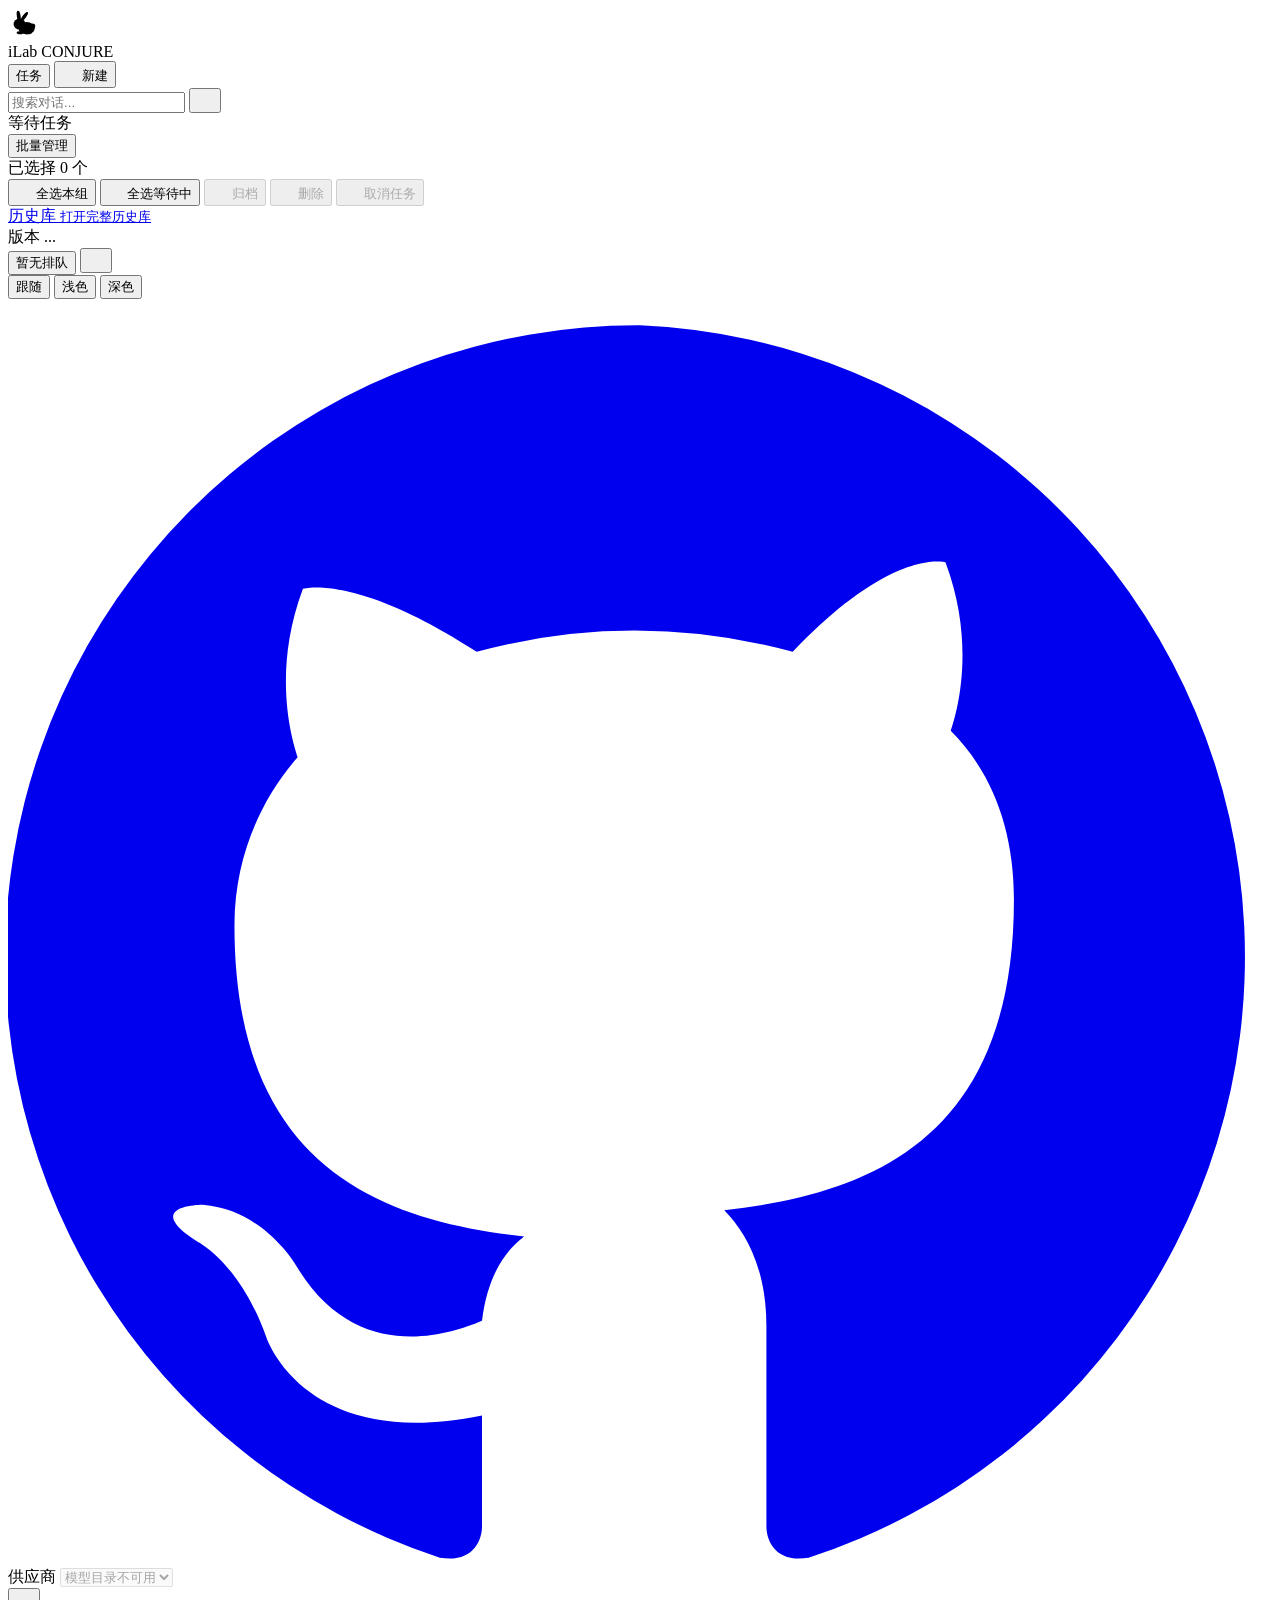
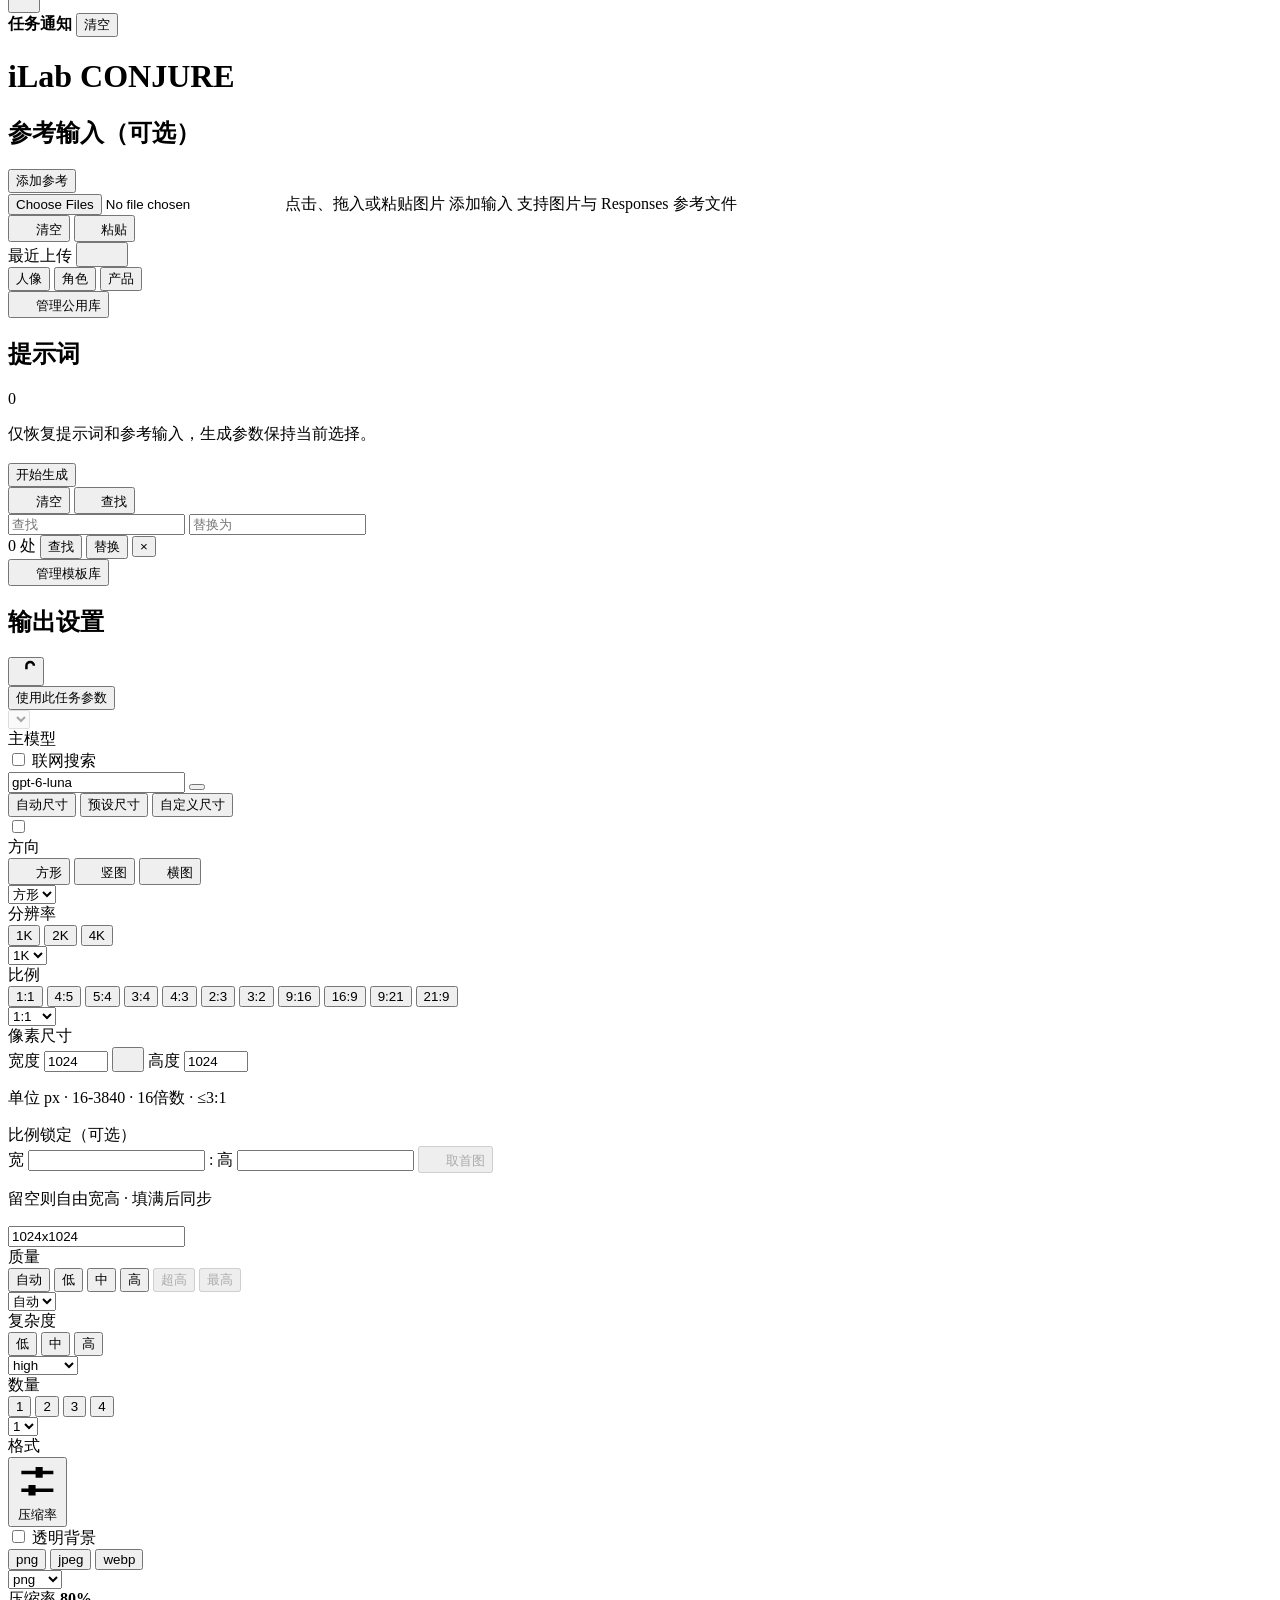
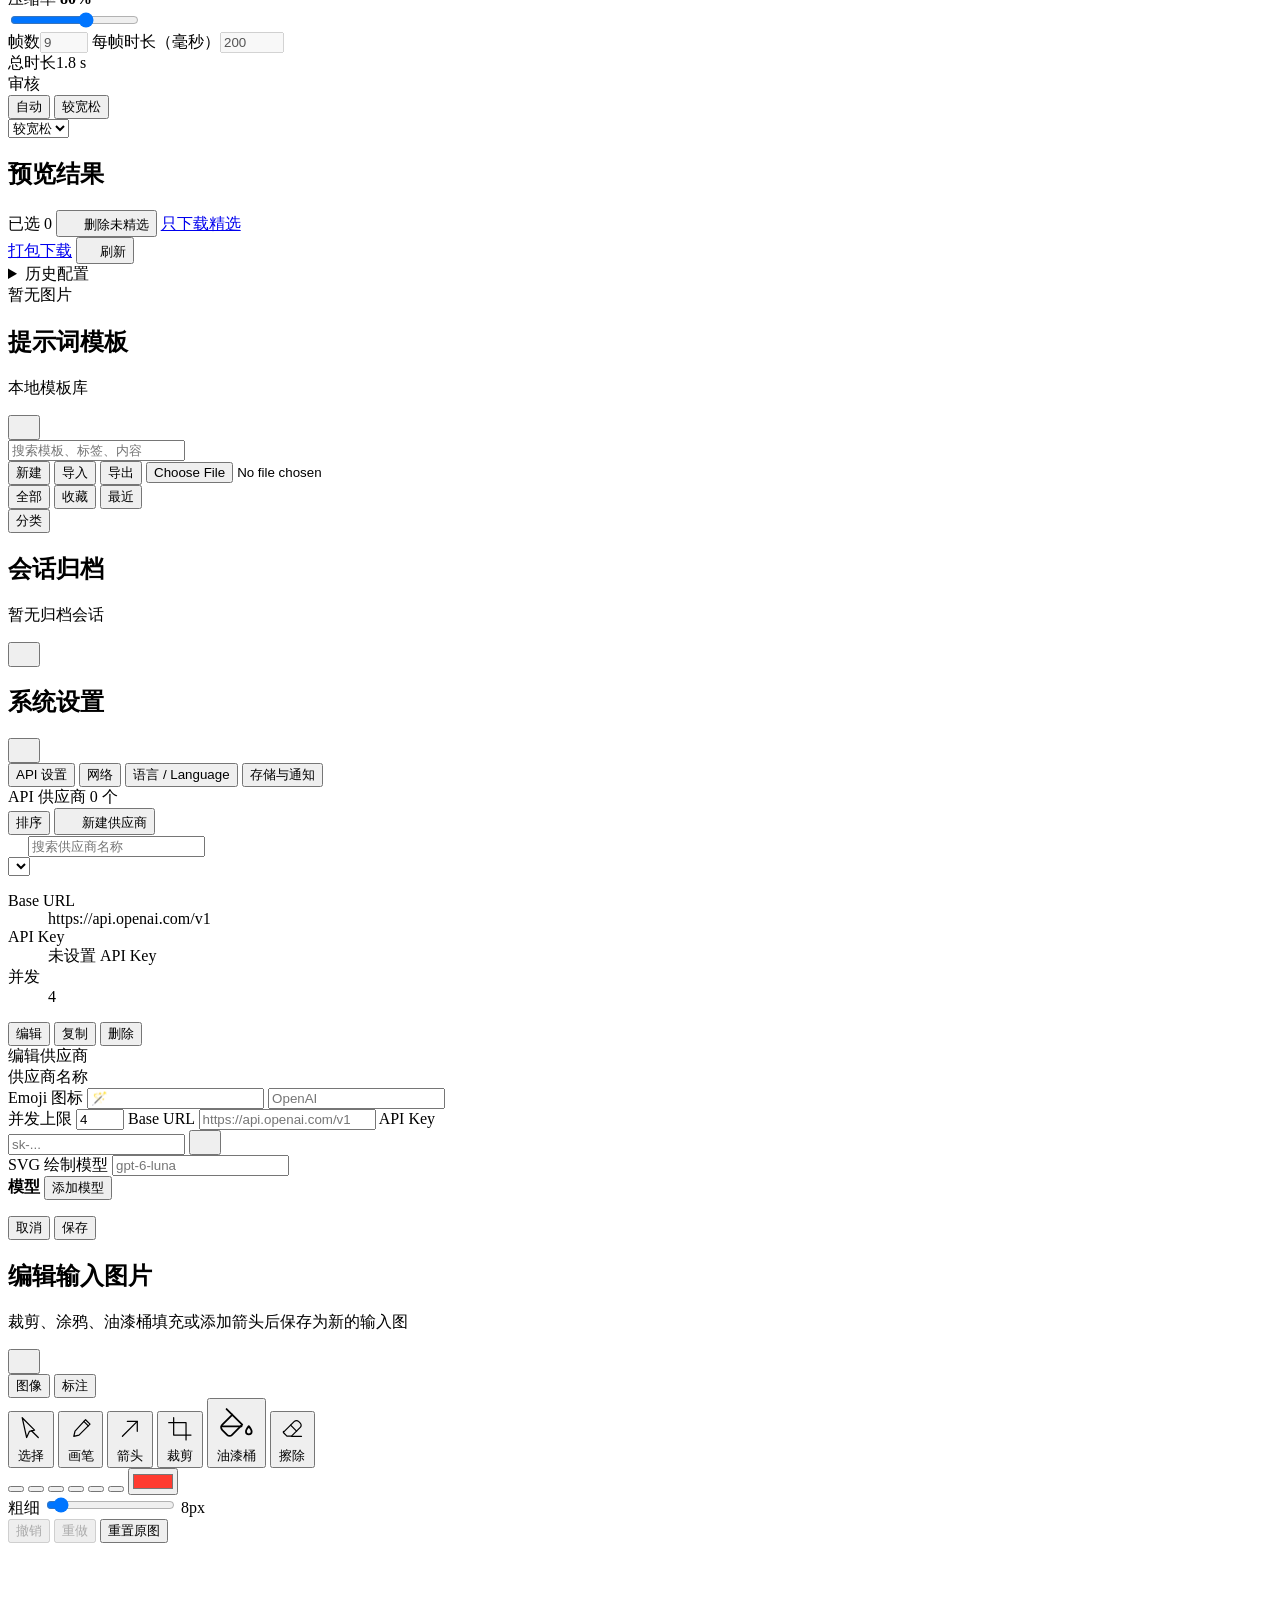
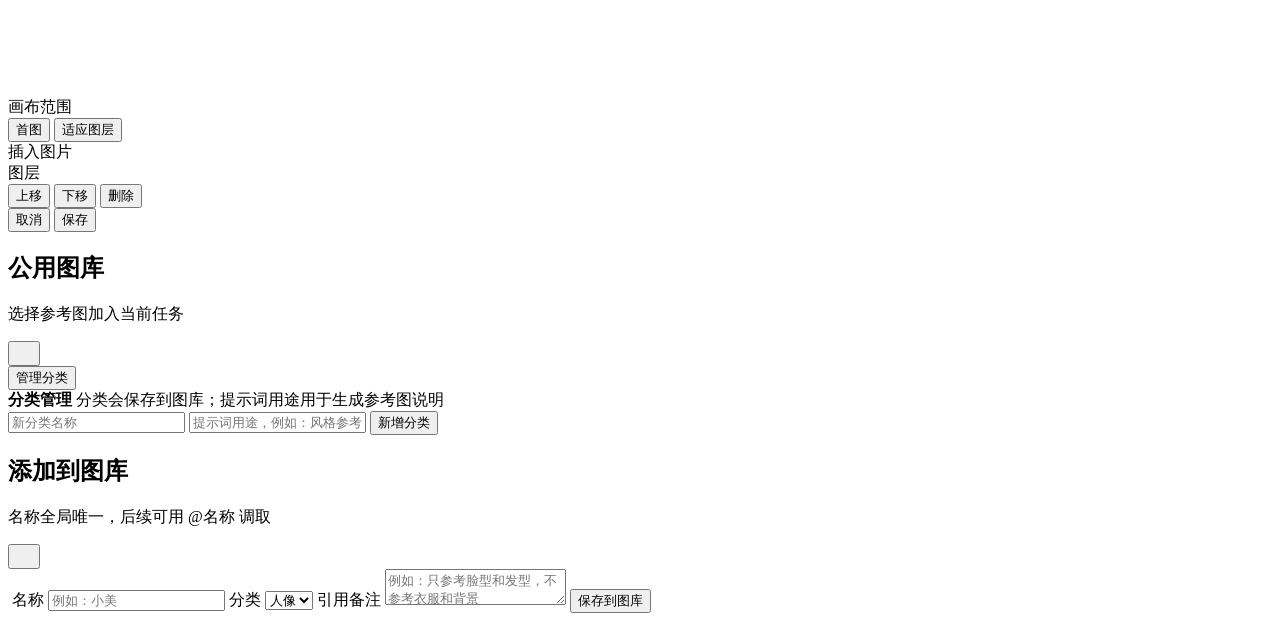
==== commit d71494da: "Hard-fork cleanup: drop packaging, launcher, releases and auto-update This fork runs from source onl" ====
--- a/codex_image/webui/static/index.html
+++ b/codex_image/webui/static/index.html
@@ -122,7 +122,7 @@
       })();
     </script>
     <script src="/static/appearance-bootstrap.js?v=2"></script>
-    <link rel="stylesheet" href="/static/styles.css?v=runtime-930" />
+    <link rel="stylesheet" href="/static/styles.css?v=runtime-931" />
   </head>
   <body>
     <div class="layout-container">
@@ -336,17 +336,9 @@
           <div class="sidebar-api-status-holder" aria-hidden="true">
             <div id="apiStatus" class="status-dot"></div>
           </div>
-          <button
-            id="versionInfo"
-            class="version-info"
-            type="button"
-            aria-label="版本信息"
-            title="版本信息"
-            data-i18n-attr="aria-label:footer.versionInfo;title:footer.versionInfo"
-          >
+          <span id="versionInfo" class="version-info">
             <span id="versionLabel" class="version-label" data-i18n="footer.versionLoading">版本 ...</span>
-            <span id="versionUpdateBadge" class="version-update-badge hidden" aria-hidden="true"></span>
-          </button>
+          </span>
         </div>
         <div id="taskQueueDragLayer" class="task-queue-drag-layer"></div>
         <div
@@ -378,7 +370,7 @@
               <button class="theme-option" data-theme-option="light" type="button" aria-pressed="false" data-i18n="theme.light">浅色</button>
               <button class="theme-option" data-theme-option="dark" type="button" aria-pressed="false" data-i18n="theme.dark">深色</button>
             </div>
-            <a id="githubLink" class="queue-button github-link" href="https://github.com/kadevin/ilab-conjure" target="_blank" rel="noreferrer" aria-label="GitHub" title="GitHub">
+            <a id="githubLink" class="queue-button github-link" href="https://github.com/tg111/ilab-gpt-conjure" target="_blank" rel="noreferrer" aria-label="GitHub" title="GitHub">
               <svg class="github-link-icon" viewBox="0 0 24 24" aria-hidden="true" focusable="false">
                 <path fill="currentColor" d="M12 .5a12 12 0 0 0-3.8 23.4c.6.1.8-.3.8-.6v-2.1c-3.4.7-4.1-1.5-4.1-1.5-.5-1.4-1.3-1.8-1.3-1.8-1.1-.7.1-.7.1-.7 1.2.1 1.8 1.2 1.8 1.2 1.1 1.8 2.8 1.3 3.5 1 .1-.8.4-1.3.8-1.6-2.7-.3-5.5-1.3-5.5-5.9 0-1.3.5-2.4 1.2-3.2-.1-.3-.5-1.6.1-3.2 0 0 1-.3 3.3 1.2a11.3 11.3 0 0 1 6 0C16.8 4.7 17.8 5 17.8 5c.6 1.6.2 2.9.1 3.2.8.8 1.2 1.9 1.2 3.2 0 4.6-2.8 5.6-5.5 5.9.4.4.8 1.1.8 2.2v3.8c0 .3.2.7.8.6A12 12 0 0 0 12 .5Z"/>
               </svg>
@@ -1338,49 +1330,6 @@
       </div>
     </div>
 
-    <div id="versionModal" class="modal-overlay hidden" role="dialog" aria-modal="true" aria-hidden="true" aria-label="版本与更新" data-i18n-attr="aria-label:version.title">
-      <div class="modal-panel version-modal-panel">
-        <div class="modal-heading">
-          <div>
-            <h2 data-i18n="version.title">版本与更新</h2>
-            <p id="versionModalStatus" data-i18n="version.loading">正在读取版本状态</p>
-          </div>
-          <button id="versionModalClose" class="ghost-button drawer-close-button" type="button" aria-label="关闭版本更新面板" title="关闭" data-i18n-attr="aria-label:close.version;title:action.close">
-            <svg class="drawer-close-icon" data-ui-icon="close" width="16" height="16" viewBox="0 0 24 24" aria-hidden="true" focusable="false"><use href="/static/icons/ui.svg?v=1#close"/></svg>
-          </button>
-        </div>
-        <div class="version-detail-grid">
-          <div class="version-detail-row">
-            <span data-i18n="version.current">当前版本</span>
-            <strong id="versionCurrent">...</strong>
-          </div>
-          <div class="version-detail-row">
-            <span data-i18n="version.latest">最新版本</span>
-            <strong id="versionLatest">...</strong>
-          </div>
-          <div class="version-detail-row">
-            <span data-i18n="version.source">运行方式</span>
-            <strong id="versionSource">...</strong>
-          </div>
-        </div>
-        <div id="versionOnboardingNotice" class="version-onboarding hidden" role="status">
-          <strong data-i18n="version.onboardingTitle">0.5.5 新增标准应用包</strong>
-          <p id="versionOnboardingBody" data-i18n="version.onboardingBody">这次更新新增了 macOS DMG 和 Windows App ZIP。新用户建议使用标准包；当前便携包仍可继续使用。</p>
-          <ul>
-            <li data-i18n="version.onboardingDataPortable">当前数据已保留在这个便携包的 data/ 目录。</li>
-            <li data-i18n="version.onboardingStandardData">标准 App 会把数据放到系统应用数据目录：macOS Application Support / Windows %APPDATA%。</li>
-            <li data-i18n="version.onboardingMigration">切换标准 App 时请使用迁移助手复制旧数据，不会移动或覆盖原数据。</li>
-          </ul>
-        </div>
-        <div class="version-modal-actions">
-          <a id="versionReleaseLink" class="ghost-button text-sm" href="https://github.com/kadevin/ilab-conjure/releases" target="_blank" rel="noreferrer" data-i18n="version.release">查看发布页</a>
-          <a id="versionStandardDownloadLink" class="run-button text-sm hidden" href="https://github.com/kadevin/ilab-conjure/releases" target="_blank" rel="noreferrer" data-i18n="version.standardDownload">下载标准版</a>
-          <button id="versionUpdateButton" class="run-button" type="button" disabled data-i18n="version.openUpdater">启动更新器</button>
-          <button id="versionContinuePortableButton" class="ghost-button text-sm hidden" type="button" data-i18n="version.continuePortable">继续使用便携版</button>
-          <button id="versionDismissOnboardingButton" class="ghost-button text-sm hidden" type="button" data-i18n="version.dismissOnboarding">不再提示</button>
-        </div>
-      </div>
-    </div>
 
     <div id="imageEditorModal" class="modal-overlay hidden" role="dialog" aria-modal="true" aria-label="编辑输入图片" data-i18n-attr="aria-label:imageEditor.title">
       <div class="modal-panel image-editor-panel">
@@ -1585,7 +1534,7 @@
     </div>
 
     <div id="taskNotificationToastRegion" class="task-notification-toast-region" aria-live="polite"></div>
-  <script src="/static/app.js?v=runtime-917"></script>
+  <script src="/static/app.js?v=runtime-918"></script>
     <script>
       (() => {
         document.querySelectorAll(".radio-group").forEach((group) => {
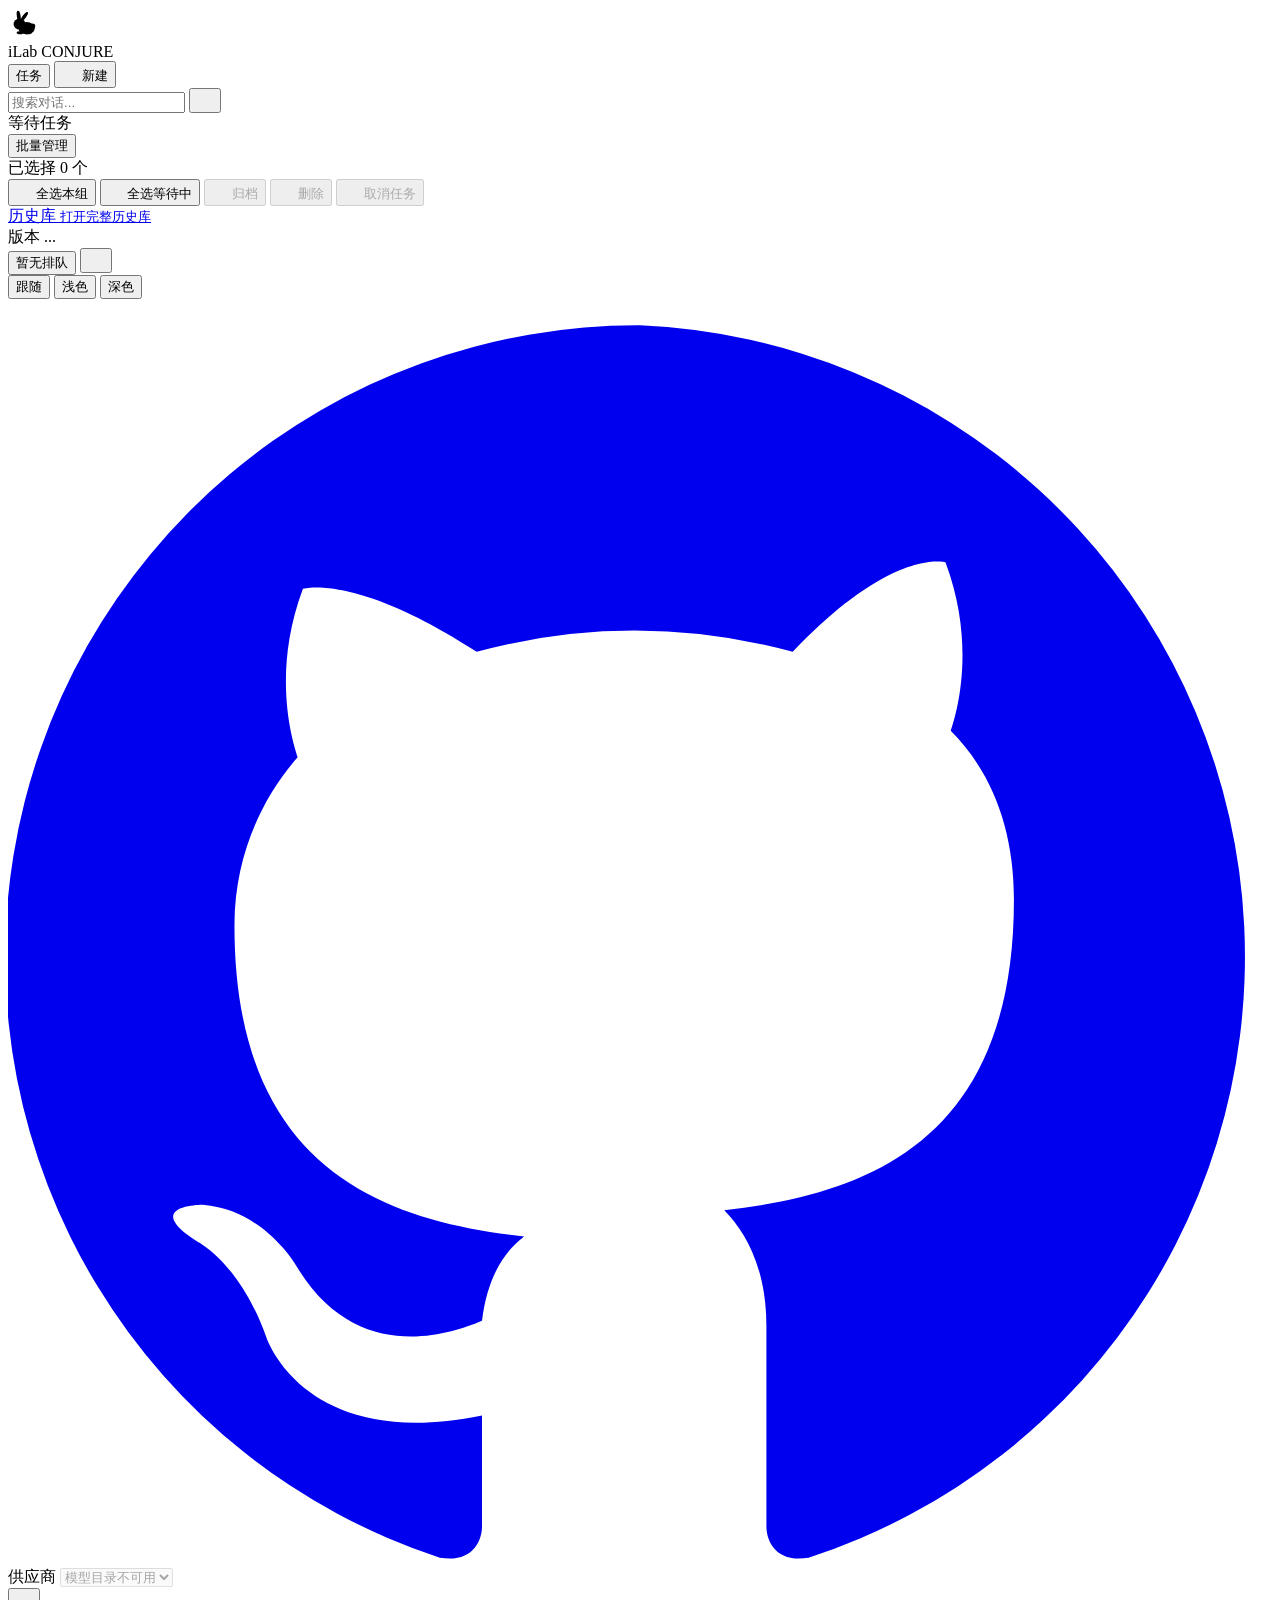
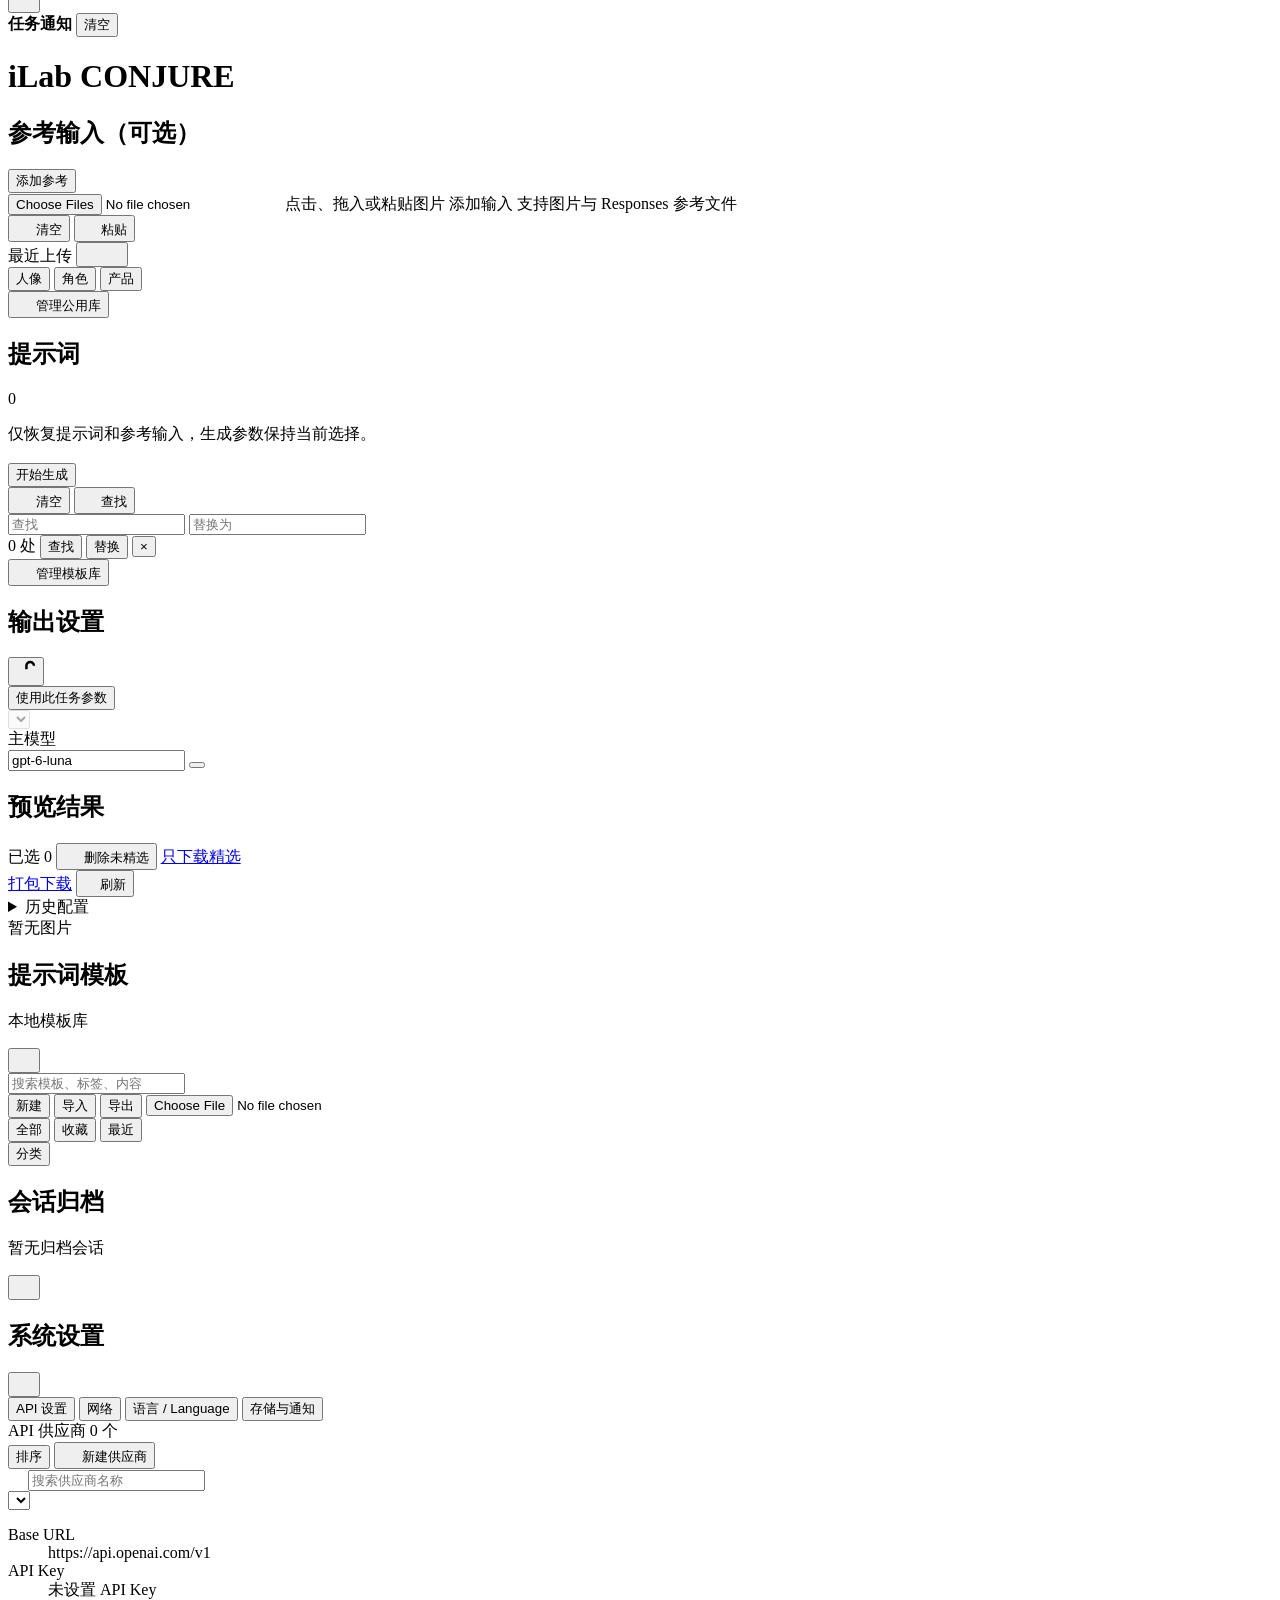
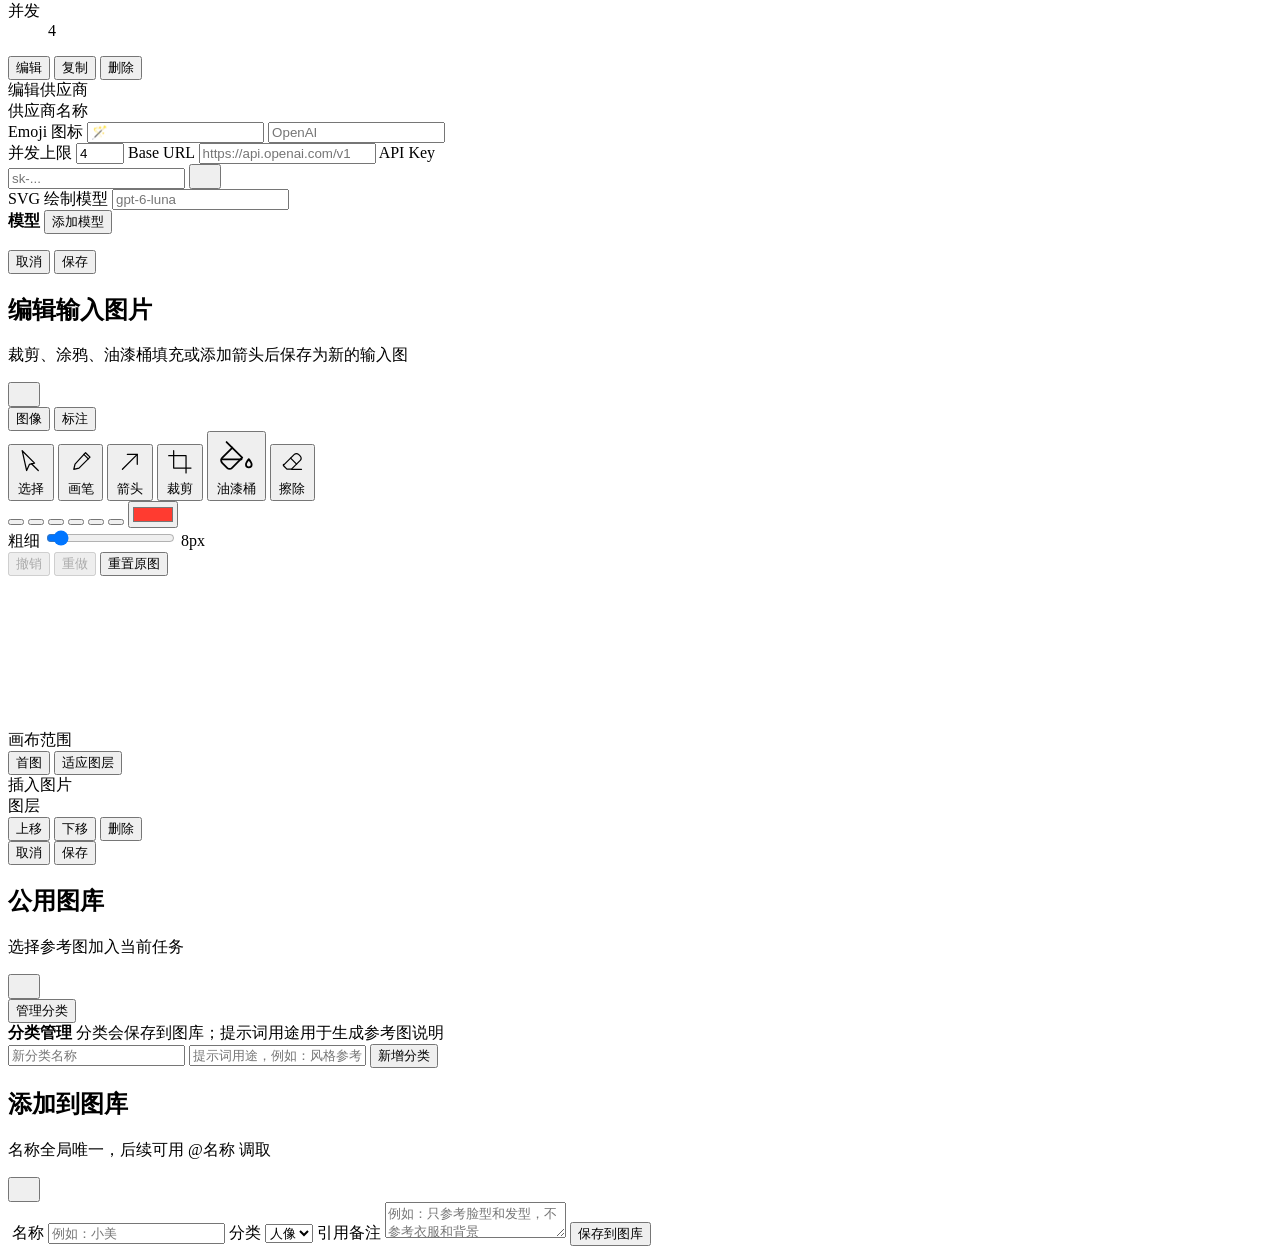
==== commit b9bd608c: "Render GPT models from the unified parameters GPT now uses the same catalog-driven form as Gemini. T" ====
--- a/codex_image/webui/static/index.html
+++ b/codex_image/webui/static/index.html
@@ -122,7 +122,7 @@
       })();
     </script>
     <script src="/static/appearance-bootstrap.js?v=2"></script>
-    <link rel="stylesheet" href="/static/styles.css?v=runtime-931" />
+    <link rel="stylesheet" href="/static/styles.css?v=runtime-934" />
   </head>
   <body>
     <div class="layout-container">
@@ -401,7 +401,6 @@
         <main class="dashboard">
           <h1 class="sr-only">iLab CONJURE</h1>
           <div class="dashboard-col controls-col">
-            <input id="model" type="hidden" value="gpt-image-2" />
             <!-- Image Input -->
             <section class="panel image-panel" aria-label="参考输入（可选）" data-i18n-attr="aria-label:imageInput.referenceTitle">
               <div class="panel-heading">
@@ -564,6 +563,7 @@
               <div id="outputSettingsHeader" class="output-settings-header">
                 <h2 data-i18n="outputSettings.title">输出设置</h2>
                 <div id="compactExecutionSummary" class="compact-execution-summary"></div>
+                <div id="modelAdvancedSlot" class="model-advanced-slot hidden"></div>
                 <button
                   id="outputSettingsLockButton"
                   class="output-settings-lock-button"
@@ -594,14 +594,6 @@
                         <div id="mainModelField" class="field main-model-field">
                           <div class="output-field-heading">
                             <label for="mainModel" id="mainModelLabel" data-i18n="output.mainModel">主模型</label>
-                            <div id="webSearchField" class="field web-search-field">
-                              <label class="web-search-toggle" title="先联网搜索并用于本次生成" data-i18n-attr="title:output.webSearchTitle">
-
-                                <input id="webSearch" type="checkbox" aria-labelledby="webSearchLabel" />
-                                <span class="web-search-toggle-track" aria-hidden="true"></span>
-                                <span id="webSearchLabel" class="generation-option-label" data-i18n="output.webSearch">联网搜索</span>
-                              </label>
-                            </div>
                           </div>
                           <div
                             id="mainModelCombobox"
@@ -629,249 +621,13 @@
                             <div id="mainModelOptions" class="model-combobox-options hidden" role="listbox"></div>
                           </div>
                         </div>
+                        <div id="modelToolSlot" class="model-tool-slot hidden"></div>
                       </div>
                     </div>
                   </div>
 
                   <div id="modelParameterGrid" class="model-parameter-grid hidden full-width" aria-live="polite"></div>
 
-                  <div id="outputSizeSettings" class="output-size-settings full-width">
-                    <div class="field-group full-width custom-size-control">
-                      <div id="sizeModeGroup" class="radio-group size-mode-group" role="group" aria-label="尺寸模式" data-i18n-attr="aria-label:output.sizeMode">
-                        <button class="radio-btn active" data-custom-size-mode="auto" type="button" data-i18n="output.sizeAuto">自动尺寸</button>
-                        <button class="radio-btn" data-custom-size-mode="preset" type="button" data-i18n="output.sizePreset">预设尺寸</button>
-                        <button class="radio-btn" data-custom-size-mode="custom" type="button" data-i18n="output.sizeCustom">自定义尺寸</button>
-                      </div>
-                      <input type="checkbox" id="customSizeToggle" class="hidden" aria-hidden="true" />
-                    </div>
-                    <div id="sizeEditors" class="size-editors full-width">
-                      <div id="presetSizeFields" class="preset-size-fields" aria-hidden="false">
-                        <div class="field orientation-field">
-                          <span class="output-label-pair" data-i18n="output.orientation">方向</span>
-                          <div class="radio-group" id="orientationGroup" role="group" aria-label="方向" data-i18n-attr="aria-label:output.orientation">
-                            <button class="radio-btn active" data-val="square" type="button">
-                              <svg class="orientation-option-icon orientation-option-icon-square" data-ui-icon="square" width="16" height="16" viewBox="0 0 24 24" aria-hidden="true" focusable="false"><use href="/static/icons/ui.svg?v=1#square"/></svg>
-                              <span data-i18n="output.square">方形</span>
-                            </button>
-                            <button class="radio-btn" data-val="portrait" type="button">
-                              <svg class="orientation-option-icon orientation-option-icon-portrait" data-ui-icon="portrait" width="16" height="16" viewBox="0 0 24 24" aria-hidden="true" focusable="false"><use href="/static/icons/ui.svg?v=1#portrait"/></svg>
-                              <span data-i18n="output.portrait">竖图</span>
-                            </button>
-                            <button class="radio-btn" data-val="landscape" type="button">
-                              <svg class="orientation-option-icon orientation-option-icon-landscape" data-ui-icon="landscape" width="16" height="16" viewBox="0 0 24 24" aria-hidden="true" focusable="false"><use href="/static/icons/ui.svg?v=1#landscape"/></svg>
-                              <span data-i18n="output.landscape">横图</span>
-                            </button>
-                          </div>
-                          <select id="orientation" class="hidden">
-                            <option value="square" selected data-i18n="output.square">方形</option>
-                            <option value="portrait" data-i18n="output.portrait">竖图</option>
-                            <option value="landscape" data-i18n="output.landscape">横图</option>
-                          </select>
-                        </div>
-                        <div class="field resolution-field">
-                          <span data-i18n="output.resolution">分辨率</span>
-                          <div class="radio-group" id="resolutionGroup" role="group" aria-label="分辨率" data-i18n-attr="aria-label:output.resolution">
-                            <button class="radio-btn active" data-val="standard" type="button">1K</button>
-                            <button class="radio-btn" data-val="2k" type="button">2K</button>
-                            <button class="radio-btn" data-val="4k" type="button">4K</button>
-                          </div>
-                          <select id="resolution" class="hidden">
-                            <option value="standard" selected>1K</option>
-                            <option value="2k">2K</option>
-                            <option value="4k">4K</option>
-                          </select>
-                        </div>
-                        <div class="field full-width ratio-field">
-                          <span class="output-label-pair" data-i18n="output.ratio">比例</span>
-                          <div class="radio-group ratio-group" id="ratioGroup" role="group" aria-label="比例" data-i18n-attr="aria-label:output.ratio">
-                            <button class="radio-btn active" data-val="1:1" type="button">1:1</button>
-                            <button class="radio-btn" data-val="4:5" type="button">4:5</button>
-                            <button class="radio-btn" data-val="5:4" type="button">5:4</button>
-                            <button class="radio-btn" data-val="3:4" type="button">3:4</button>
-                            <button class="radio-btn" data-val="4:3" type="button">4:3</button>
-                            <button class="radio-btn" data-val="2:3" type="button">2:3</button>
-                            <button class="radio-btn" data-val="3:2" type="button">3:2</button>
-                            <button class="radio-btn" data-val="9:16" type="button">9:16</button>
-                            <button class="radio-btn" data-val="16:9" type="button">16:9</button>
-                            <button class="radio-btn" data-val="9:21" type="button">9:21</button>
-                            <button class="radio-btn" data-val="21:9" type="button">21:9</button>
-                          </div>
-                          <select id="ratio" class="hidden">
-                            <option value="1:1" selected>1:1</option>
-                            <option value="4:5">4:5</option>
-                            <option value="5:4">5:4</option>
-                            <option value="3:4">3:4</option>
-                            <option value="4:3">4:3</option>
-                            <option value="2:3">2:3</option>
-                            <option value="3:2">3:2</option>
-                            <option value="9:16">9:16</option>
-                            <option value="16:9">16:9</option>
-                            <option value="9:21">9:21</option>
-                            <option value="21:9">21:9</option>
-                          </select>
-                        </div>
-                      </div>
-                      <div id="customSize" class="custom-size" inert aria-hidden="true">
-                        <div class="custom-size-main">
-                          <div class="custom-size-header">
-                            <span data-i18n="output.pixelSize">像素尺寸</span>
-                          </div>
-                          <div class="custom-measure-row custom-size-row">
-                            <label class="custom-measure-label output-label-pair" for="customWidth" data-i18n="output.width">宽度</label>
-                            <input id="customWidth" class="control custom-size-input" type="number" min="16" max="3840" step="16" value="1024" aria-label="宽度" data-i18n-attr="aria-label:output.width" />
-                            <button id="swapCustomSizeButton" class="custom-size-icon-button custom-size-swap" type="button" aria-label="交换宽高" title="交换宽高" data-i18n-attr="aria-label:output.swapSize;title:output.swapSize">
-                              <svg data-ui-icon="swap" width="16" height="16" viewBox="0 0 24 24" aria-hidden="true" focusable="false"><use href="/static/icons/ui.svg?v=1#swap"/></svg>
-                            </button>
-                            <label class="custom-measure-label output-label-pair" for="customHeight" data-i18n="output.height">高度</label>
-                            <input id="customHeight" class="control custom-size-input" type="number" min="16" max="3840" step="16" value="1024" aria-label="高度" data-i18n-attr="aria-label:output.height" />
-                          </div>
-                          <p id="customSizeHint" class="custom-size-hint" data-i18n="output.customSizeHint">单位 px · 16-3840 · 16倍数 · ≤3:1</p>
-                        </div>
-                        <div class="field custom-ratio-field">
-                          <div class="custom-ratio-header">
-                            <span data-i18n="output.ratioLock">比例锁定（可选）</span>
-                          </div>
-                          <div class="custom-measure-row custom-ratio-control" aria-label="自定义宽高比" data-i18n-attr="aria-label:output.customRatio">
-                            <label class="custom-measure-label sr-only" for="customRatioWidth" data-i18n="output.ratioWidth">宽</label>
-                            <input
-                              id="customRatioWidth"
-                              class="control custom-ratio-digit"
-                              type="text"
-                              inputmode="numeric"
-                              maxlength="1"
-                              pattern="[1-9]"
-                              autocomplete="off"
-                              aria-label="自定义宽高比宽度"
-                              data-i18n-attr="aria-label:output.ratioWidth"
-                              />
-                              <span class="custom-ratio-separator" aria-hidden="true">:</span>
-                              <label class="custom-measure-label sr-only" for="customRatioHeight" data-i18n="output.ratioHeight">高</label>
-                            <input
-                              id="customRatioHeight"
-                              class="control custom-ratio-digit"
-                              type="text"
-                              inputmode="numeric"
-                              maxlength="1"
-                              pattern="[1-9]"
-                              autocomplete="off"
-                              aria-label="自定义宽高比高度"
-                              data-i18n-attr="aria-label:output.ratioHeight"
-                              />
-                              <button id="customRatioFromImageButton" class="ghost-button custom-ratio-image-button" type="button" disabled aria-label="获取第一张参考图宽高比" title="获取第一张参考图宽高比" data-i18n-attr="aria-label:output.firstImageRatio;title:output.firstImageRatio">
-                              <svg class="button-icon" data-ui-icon="gallery" width="16" height="16" viewBox="0 0 24 24" aria-hidden="true" focusable="false"><use href="/static/icons/ui.svg?v=1#gallery"/></svg>
-                              <span data-i18n="output.useFirstImage">取首图</span>
-                            </button>
-                          </div>
-                          <p id="customRatioHint" class="custom-ratio-hint" data-i18n="output.ratioHint">留空则自由宽高 · 填满后同步</p>
-                        </div>
-                      </div>
-                    </div>
-                    <input type="text" id="size" class="hidden" value="1024x1024" />
-                  </div>
-                  <div id="outputFileSettings" class="output-file-settings full-width">
-                    <div class="field-pair full-width quantity-quality-row">
-                      <div class="field quality-field">
-                        <span class="output-label-pair" data-i18n="output.quality">质量</span>
-                        <div class="radio-group" id="qualityGroup" role="group" aria-label="质量" data-i18n-attr="aria-label:output.quality">
-                          <button class="radio-btn active" data-val="auto" type="button" data-i18n="output.qualityAuto">自动</button>
-                          <button class="radio-btn" data-val="low" type="button" data-i18n="output.qualityLow">低</button>
-                          <button class="radio-btn" data-val="medium" type="button" data-i18n="output.qualityMedium">中</button>
-                          <button class="radio-btn" data-val="high" type="button" data-i18n="output.qualityHigh">高</button>
-                          <button class="radio-btn hidden" disabled data-val="xhigh" type="button" data-i18n="output.qualityXhigh">超高</button>
-                          <button class="radio-btn hidden" disabled data-val="max" type="button" data-i18n="output.qualityMax">最高</button>
-                        </div>
-                        <select id="quality" class="hidden">
-                          <option value="auto" data-i18n="output.qualityAuto">自动</option>
-                          <option value="low" data-i18n="output.qualityLow">低</option>
-                          <option value="medium" data-i18n="output.qualityMedium">中</option>
-                          <option value="high" data-i18n="output.qualityHigh">高</option>
-                          <option value="xhigh" data-i18n="output.qualityXhigh">超高</option>
-                          <option value="max" data-i18n="output.qualityMax">最高</option>
-                        </select>
-                      </div>
-
-                      <div id="complexityField" class="field complexity-field hidden">
-                        <span class="output-label-pair" data-i18n="output.complexity">复杂度</span>
-                        <div id="complexityGroup" class="radio-group" role="group" aria-label="复杂度" data-i18n-attr="aria-label:output.complexity">
-                          <button class="radio-btn" type="button" data-val="low" data-i18n="output.qualityLow">低</button>
-                          <button class="radio-btn" type="button" data-val="medium" data-i18n="output.qualityMedium">中</button>
-                          <button class="radio-btn active" type="button" data-val="high" data-i18n="output.qualityHigh">高</button>
-                        </div>
-                        <select id="complexity" class="hidden"><option value="low">low</option><option value="medium">medium</option><option value="high" selected>high</option></select>
-                      </div>
-                      <div class="field quantity-field">
-                        <span class="output-label-pair" data-i18n="output.quantity">数量</span>
-                        <div class="radio-group quantity-group" id="quantityGroup" role="group" aria-label="数量" data-i18n-attr="aria-label:output.quantity">
-                          <button class="radio-btn active" data-val="1" type="button">1</button>
-                          <button class="radio-btn" data-val="2" type="button">2</button>
-                          <button class="radio-btn" data-val="3" type="button">3</button>
-                          <button class="radio-btn" data-val="4" type="button">4</button>
-                        </div>
-                        <select id="nInput" class="hidden">
-                          <option value="1" selected>1</option>
-                          <option value="2">2</option>
-                          <option value="3">3</option>
-                          <option value="4">4</option>
-                        </select>
-                      </div>
-                    </div>
-                    <div id="outputFormatField" class="field output-format-field">
-                      <div class="output-field-heading">
-                        <span class="output-label-pair" data-i18n="output.format">格式</span>
-                        <div class="output-format-options">
-                          <button id="outputCompressionButton" class="output-compression-button hidden" type="button" aria-label="压缩率设置" title="压缩率设置" aria-controls="compressionPopover" aria-haspopup="dialog" aria-expanded="false" data-i18n-attr="aria-label:output.compression;title:output.compression">
-                            <svg viewBox="0 0 24 24" aria-hidden="true" focusable="false"><path d="M3 6h8V4h4v2h6v2h-6v2h-4V8H3Zm0 10h4v-2h4v2h10v2H11v2H7v-2H3Z"/></svg>
-                            <span data-i18n="output.compression">压缩率</span>
-                          </button>
-                          <div id="transparentBackgroundField" class="field transparent-background-field">
-                            <label class="web-search-toggle">
-                              <input id="transparentBackground" type="checkbox" aria-labelledby="transparentBackgroundLabel" />
-                              <span class="web-search-toggle-track" aria-hidden="true"></span>
-                              <span id="transparentBackgroundLabel" class="generation-option-label" data-i18n="output.transparentBackground">透明背景</span>
-                            </label>
-                            <input id="background" type="hidden" value="auto" />
-                          </div>
-                        </div>
-                      </div>
-                      <div id="outputFormatGroup" class="radio-group" role="group" aria-label="输出格式" data-i18n-attr="aria-label:output.format">
-                        <button class="radio-btn active" data-val="png" type="button">png</button>
-                        <button class="radio-btn" data-val="jpeg" type="button">jpeg</button>
-                        <button class="radio-btn" data-val="webp" type="button">webp</button>
-                      </div>
-                      <select id="outputFormat" class="hidden" aria-label="输出格式" data-i18n-attr="aria-label:output.format">
-                        <option value="png">png</option>
-                        <option value="jpeg">jpeg</option>
-                        <option value="webp">webp</option>
-                        <option value="svg" hidden disabled>svg</option>
-                        <option value="gif" hidden disabled>gif</option>
-                      </select>
-                      <div id="compressionPopover" class="compression-popover hidden" role="dialog" tabindex="-1" aria-hidden="true" aria-label="压缩率设置" data-i18n-attr="aria-label:output.compression">
-                        <label id="compressionField" class="range-control compression-range">
-                          <div class="slider-header">
-                            <span data-i18n="output.compression">压缩率</span>
-                            <span class="range-value"><b id="compressionValue">80%</b></span>
-                          </div>
-                          <input id="compression" class="slider" type="range" min="50" max="100" step="1" value="80" />
-                        </label>
-                        <div id="gifOptions" class="gif-options hidden">
-                          <label class="field"><span data-i18n="output.frameCount">帧数</span><input id="frameCount" class="control" type="number" min="2" max="64" step="1" value="9" disabled /></label>
-                          <label class="field"><span data-i18n="output.frameDuration">每帧时长（毫秒）</span><input id="frameDuration" class="control" type="number" min="20" max="2000" step="10" value="200" disabled /></label>
-                          <div class="gif-duration"><span data-i18n="output.totalDuration">总时长</span><output id="gifDuration" for="frameCount frameDuration" aria-live="polite">1.8 s</output></div>
-                        </div>
-                      </div>
-                    </div>
-                    <div class="field moderation-field">
-                      <span class="output-label-pair" data-i18n="output.moderation">审核</span>
-                      <div class="radio-group" id="moderationGroup" role="group" aria-label="审核" data-i18n-attr="aria-label:output.moderation">
-                        <button class="radio-btn" data-val="auto" type="button" data-i18n="ux.moderationAuto">自动</button>
-                        <button class="radio-btn active" data-val="low" type="button" data-i18n="ux.moderationLow">较宽松</button>
-                      </div>
-                      <select id="moderation" class="hidden">
-                        <option value="auto" data-i18n="ux.moderationAuto">自动</option>
-                        <option value="low" selected data-i18n="ux.moderationLow">较宽松</option>
-                      </select>
-                    </div>
-                  </div>
                 </div>
               </div>
             </section>
@@ -1534,7 +1290,7 @@
     </div>
 
     <div id="taskNotificationToastRegion" class="task-notification-toast-region" aria-live="polite"></div>
-  <script src="/static/app.js?v=runtime-918"></script>
+  <script src="/static/app.js?v=runtime-921"></script>
     <script>
       (() => {
         document.querySelectorAll(".radio-group").forEach((group) => {
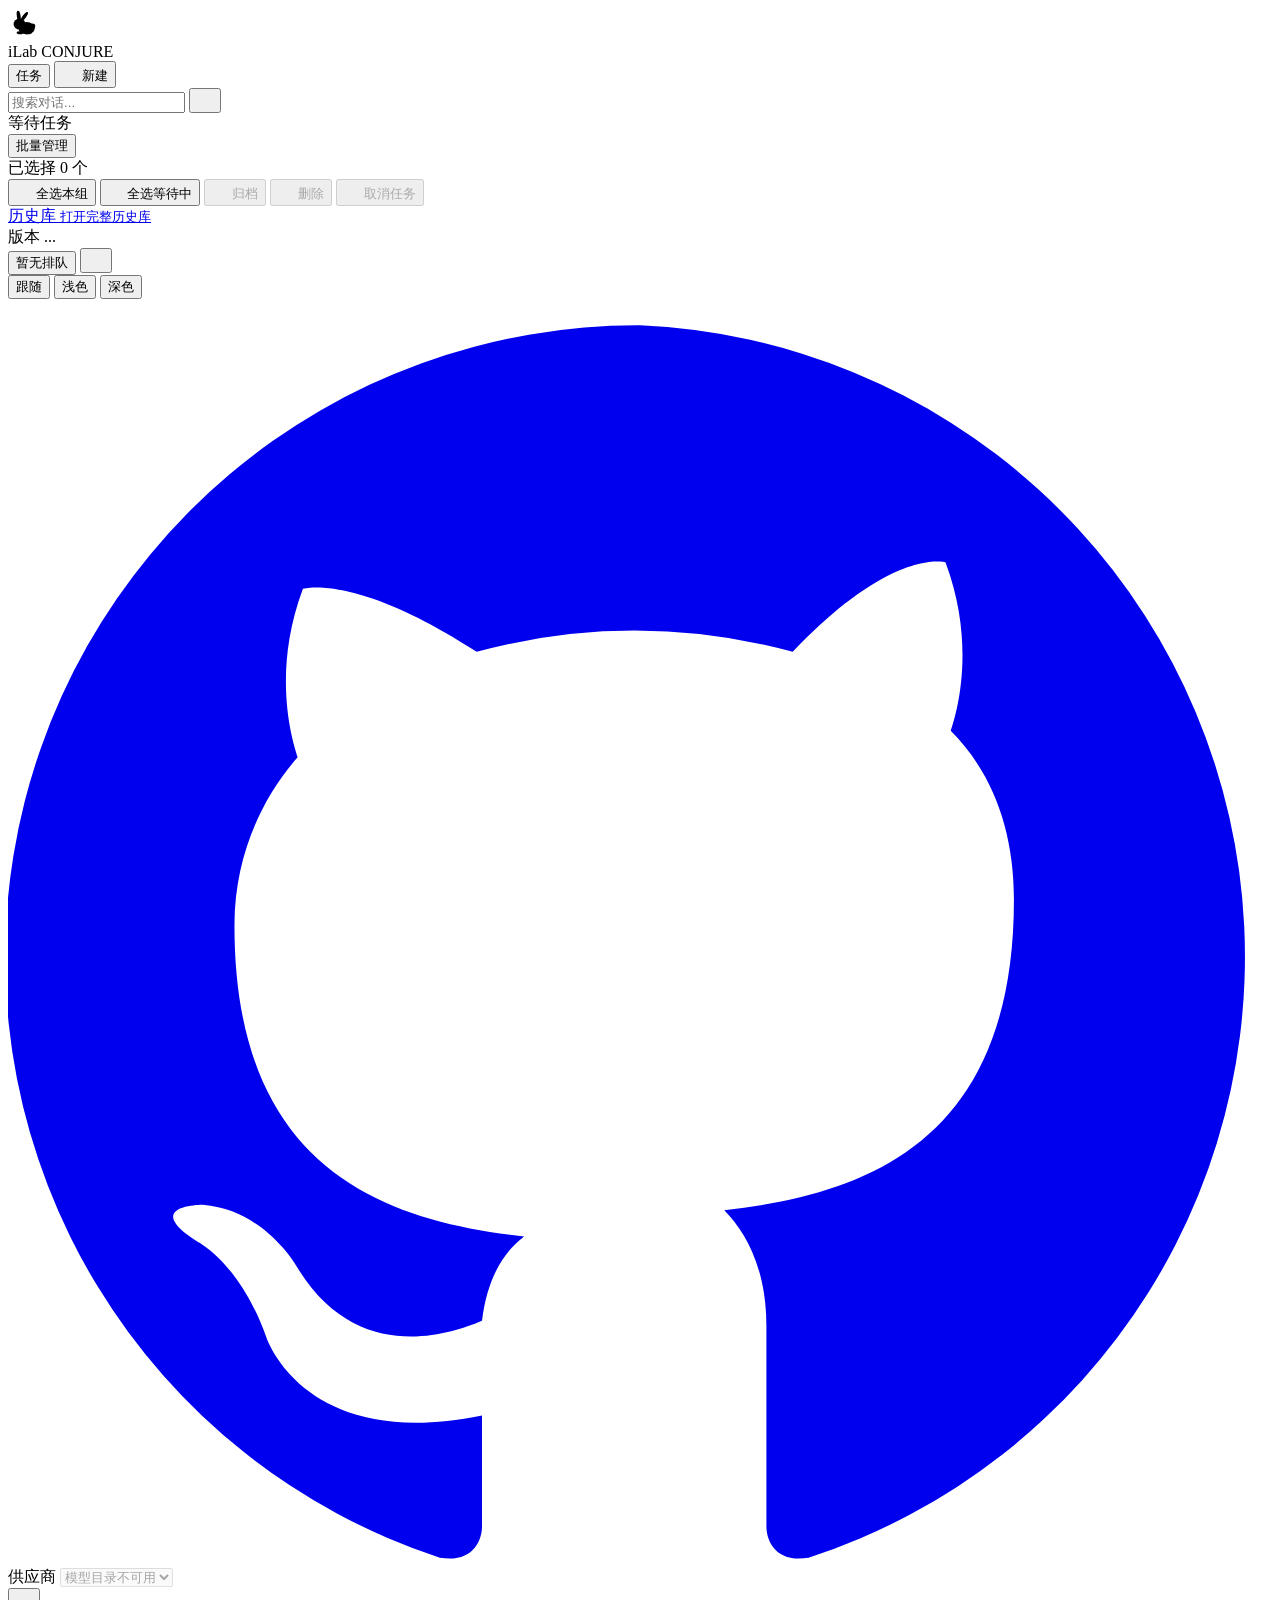
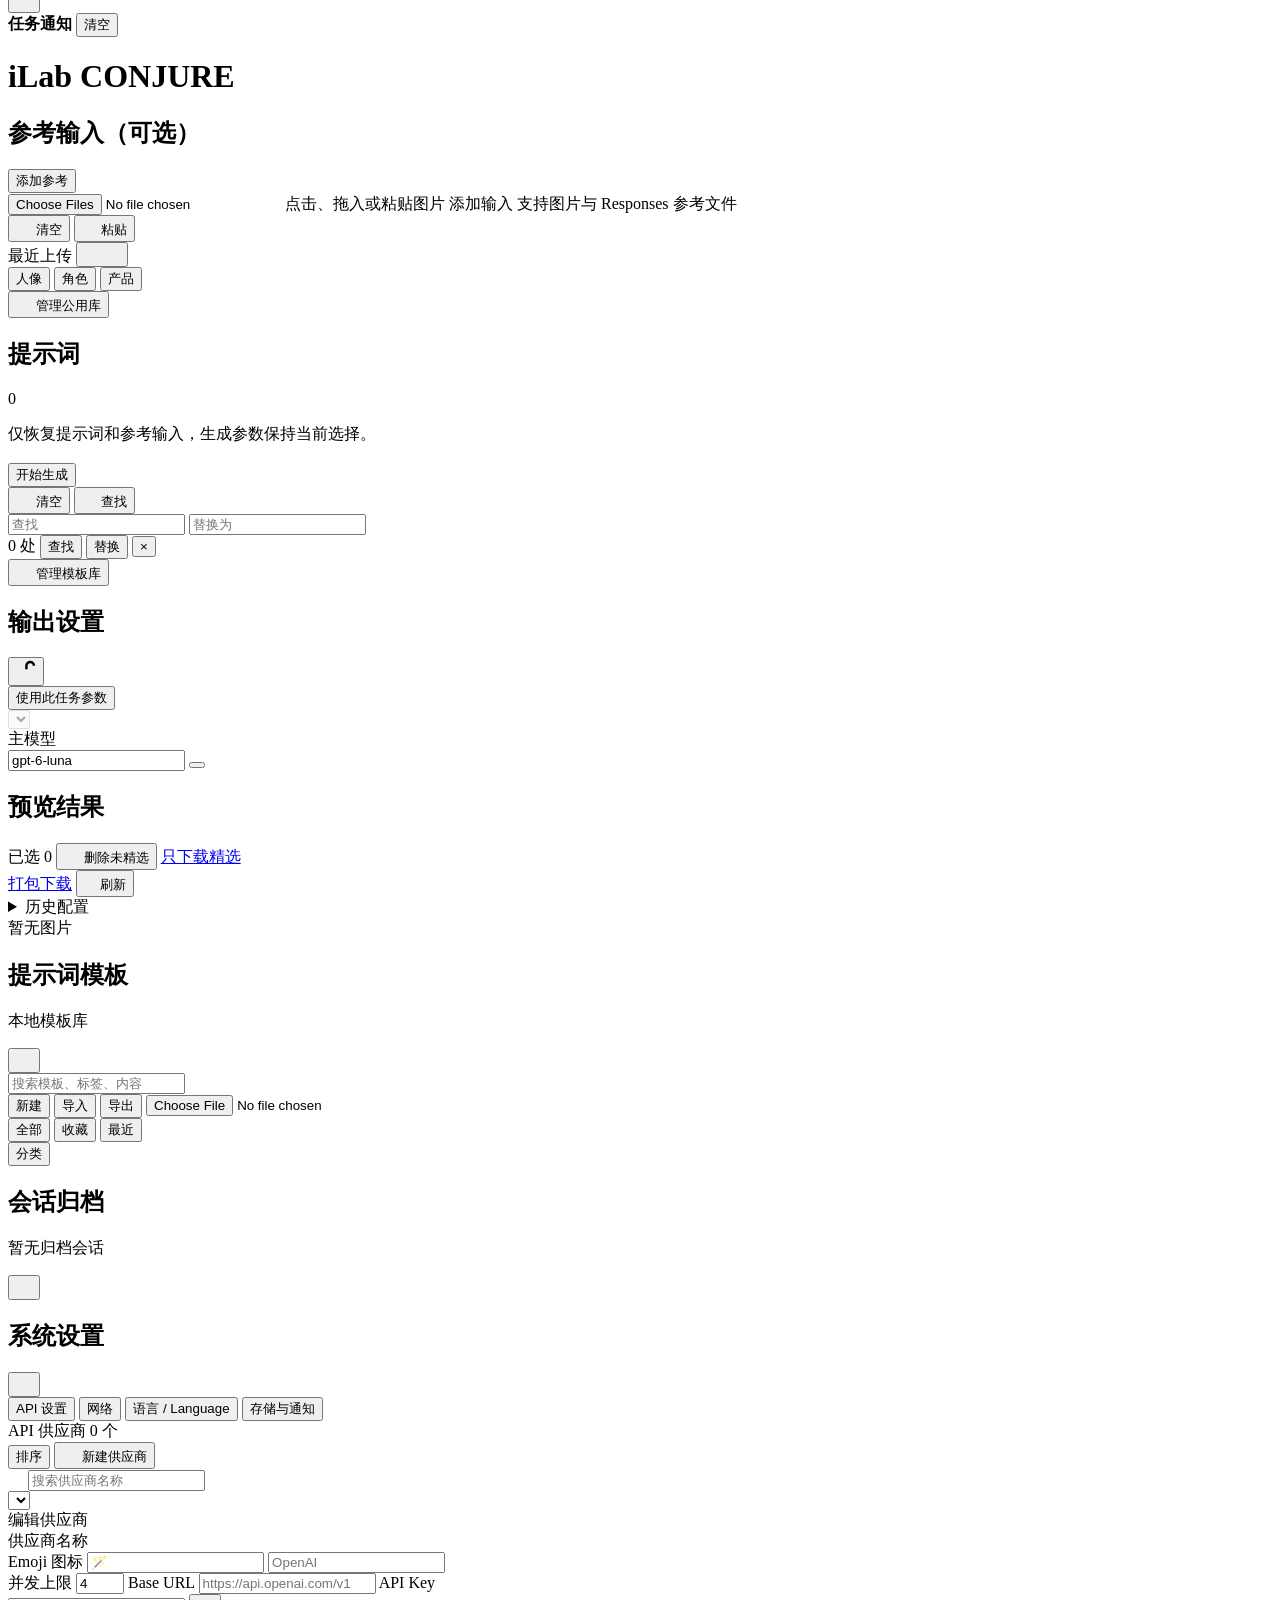
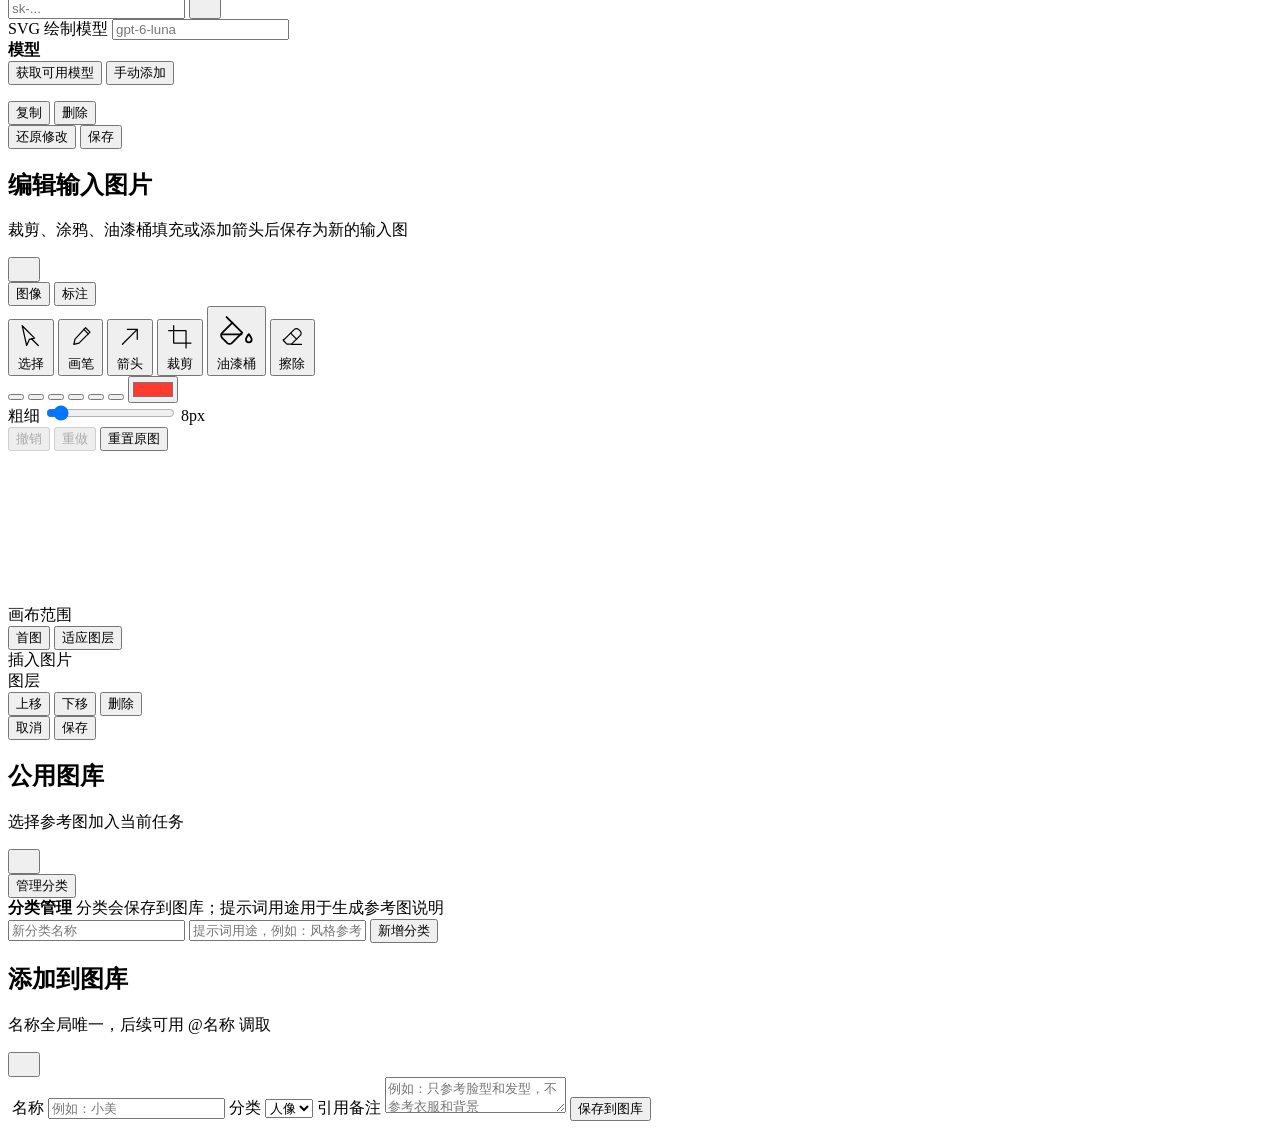
==== commit ff1c14d9: "工作台继续压缩布局，供应商管理改为直接编辑 工作台（宽屏）： - 顶栏去掉，排队、通知、设置、主题移到侧栏底部；侧栏默认 280px，Ctrl+B 收起 - 清空、查找、模板库并入参数行；提示词框未聚" ====
--- a/codex_image/webui/static/index.html
+++ b/codex_image/webui/static/index.html
@@ -771,28 +771,6 @@
               </div>
             </div>
             <select id="apiProvider" class="hidden" aria-hidden="true"></select>
-            <div id="apiProviderDetail" class="api-provider-detail-panel">
-              <strong id="apiProviderDetailName" class="api-provider-detail-name"></strong>
-              <dl class="api-provider-detail-grid">
-                <div>
-                  <dt>Base URL</dt>
-                  <dd id="apiProviderDetailBaseUrl">https://api.openai.com/v1</dd>
-                </div>
-                <div>
-                  <dt>API Key</dt>
-                  <dd id="apiProviderDetailKey" data-i18n="apiSettings.keyNotSet">未设置 API Key</dd>
-                </div>
-                <div>
-                  <dt data-i18n="apiSettings.concurrencyShort">并发</dt>
-                  <dd id="apiProviderDetailConcurrency">4</dd>
-                </div>
-              </dl>
-              <div class="api-provider-detail-actions">
-                <button id="editApiProviderButton" class="ghost-button" type="button" data-i18n="action.edit">编辑</button>
-                <button id="copyApiProviderButton" class="ghost-button" type="button" data-i18n="apiSettings.copyProvider">复制</button>
-                <button id="deleteApiProviderButton" class="ghost-button danger-button" type="button" data-i18n="action.delete">删除</button>
-              </div>
-            </div>
           </div>
           <div class="system-settings-scroll api-provider-editor-scroll">
             <div id="apiProviderEditor" class="api-provider-editor hidden" aria-hidden="true">
@@ -843,21 +821,29 @@
                   <div class="provider-bindings-header">
                     <div class="provider-bindings-title-row">
                       <strong id="providerBindingsTitle"><span data-i18n="apiSettings.modelBindings">模型</span> <span id="providerBindingsCount"></span></strong>
-                      <button id="addProviderBindingButton" class="ghost-button provider-binding-add" type="button">
-                        <span data-i18n="apiSettings.addModelBinding">添加模型</span>
-                      </button>
+                      <div class="provider-bindings-actions">
+                        <button id="discoverProviderModelsButton" class="ghost-button provider-discovery-button" type="button" data-i18n="apiSettings.discoverModels">获取可用模型</button>
+                        <button id="addProviderBindingButton" class="ghost-button provider-binding-add" type="button">
+                          <span data-i18n="apiSettings.addModelBindingManually">手动添加</span>
+                        </button>
+                      </div>
                     </div>
+                    <p id="providerDiscoveryStatus" class="provider-discovery-status" role="status" aria-live="polite" hidden></p>
                   </div>
+                  <div id="providerDiscoveryResults" class="provider-discovery-results" hidden></div>
                   <div id="apiProviderBindings" class="provider-bindings-list"></div>
                 </section>
               </div>
             </div>
           </div>
-          <div id="apiSettingsActions" class="settings-modal-actions settings-status-only">
+          <div id="apiSettingsActions" class="settings-modal-actions settings-status-only hidden" aria-hidden="true"></div>
+          <div class="api-provider-editor-actions settings-save-actions">
             <p id="apiSettingsStatus" class="api-settings-feedback settings-action-status" aria-live="polite"></p>
-          </div>
-          <div class="api-provider-editor-actions settings-save-actions">
-            <button id="cancelApiProviderEditButton" class="ghost-button" type="button" data-i18n="action.cancel">取消</button>
+            <div class="api-provider-manage-actions">
+              <button id="copyApiProviderButton" class="ghost-button" type="button" data-i18n="apiSettings.copyProvider">复制</button>
+              <button id="deleteApiProviderButton" class="ghost-button danger-button" type="button" data-i18n="action.delete">删除</button>
+            </div>
+            <button id="cancelApiProviderEditButton" class="ghost-button" type="button" data-i18n="apiSettings.revertChanges">还原修改</button>
             <button id="saveApiProviderEditButton" class="run-button" type="button" data-i18n="action.save">保存</button>
           </div>
         </section>
@@ -869,7 +855,7 @@
                 <input id="lanAccessEnabled" type="checkbox" role="switch" aria-labelledby="lanAccessLabel" aria-describedby="lanAccessHelp lanAccessStatus" disabled />
                 <span class="web-search-toggle-track" aria-hidden="true"></span>
               </label>
-              <p id="lanAccessHelp" class="lan-access-help" data-i18n="lanAccess.help">无需登录。同一网络中的用户共用任务、图库和供应商，也可以修改设置和删除任务。</p>
+              <p id="lanAccessHelp" class="lan-access-help" data-i18n="lanAccess.help">需要用访问密码登录。登录后，同一网络中的用户共用任务、图库和供应商，也可以修改设置和删除任务。</p>
               <p id="lanAccessStatus" class="settings-action-status" role="status" data-i18n="lanAccess.loading">正在读取访问设置…</p>
               <div id="lanAccessAddresses" class="lan-access-addresses" hidden></div>
             </div>
@@ -1290,7 +1276,7 @@
     </div>
 
     <div id="taskNotificationToastRegion" class="task-notification-toast-region" aria-live="polite"></div>
-  <script src="/static/app.js?v=runtime-921"></script>
+  <script src="/static/app.js?v=runtime-923"></script>
     <script>
       (() => {
         document.querySelectorAll(".radio-group").forEach((group) => {
